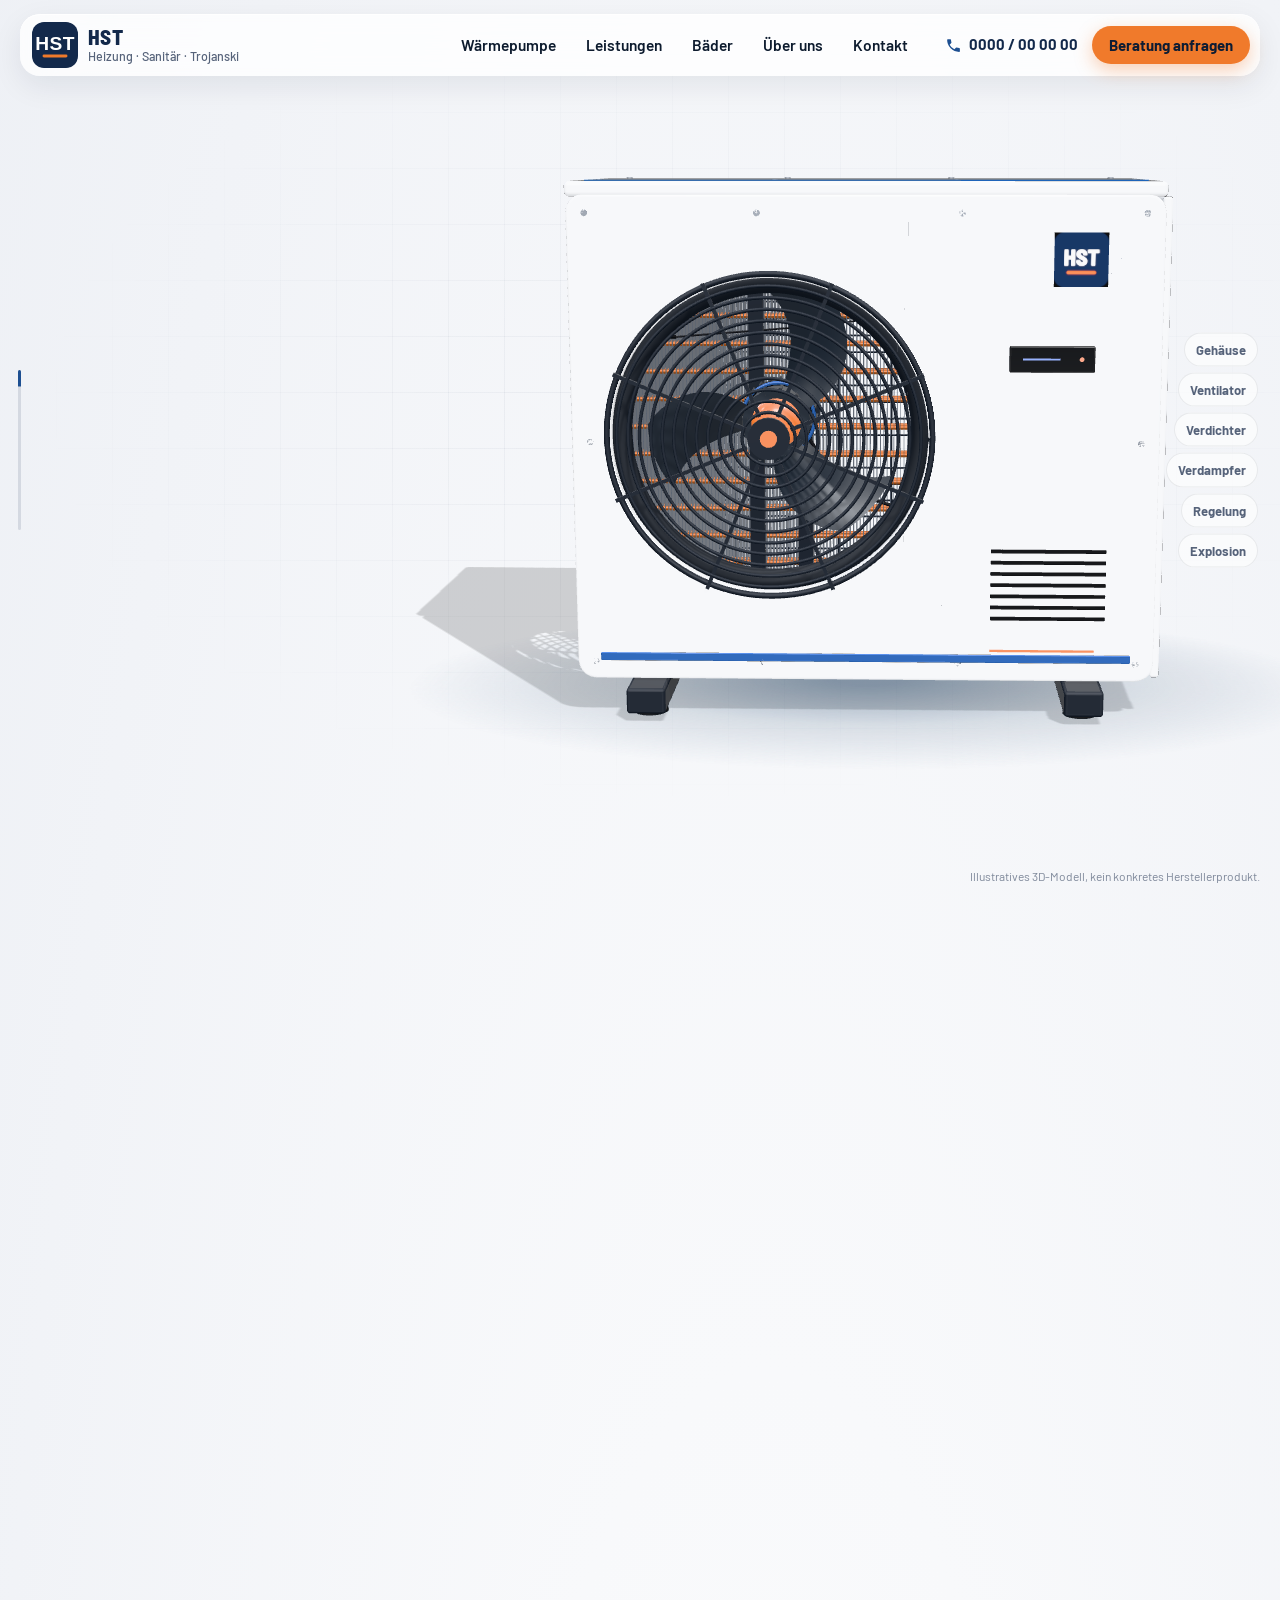
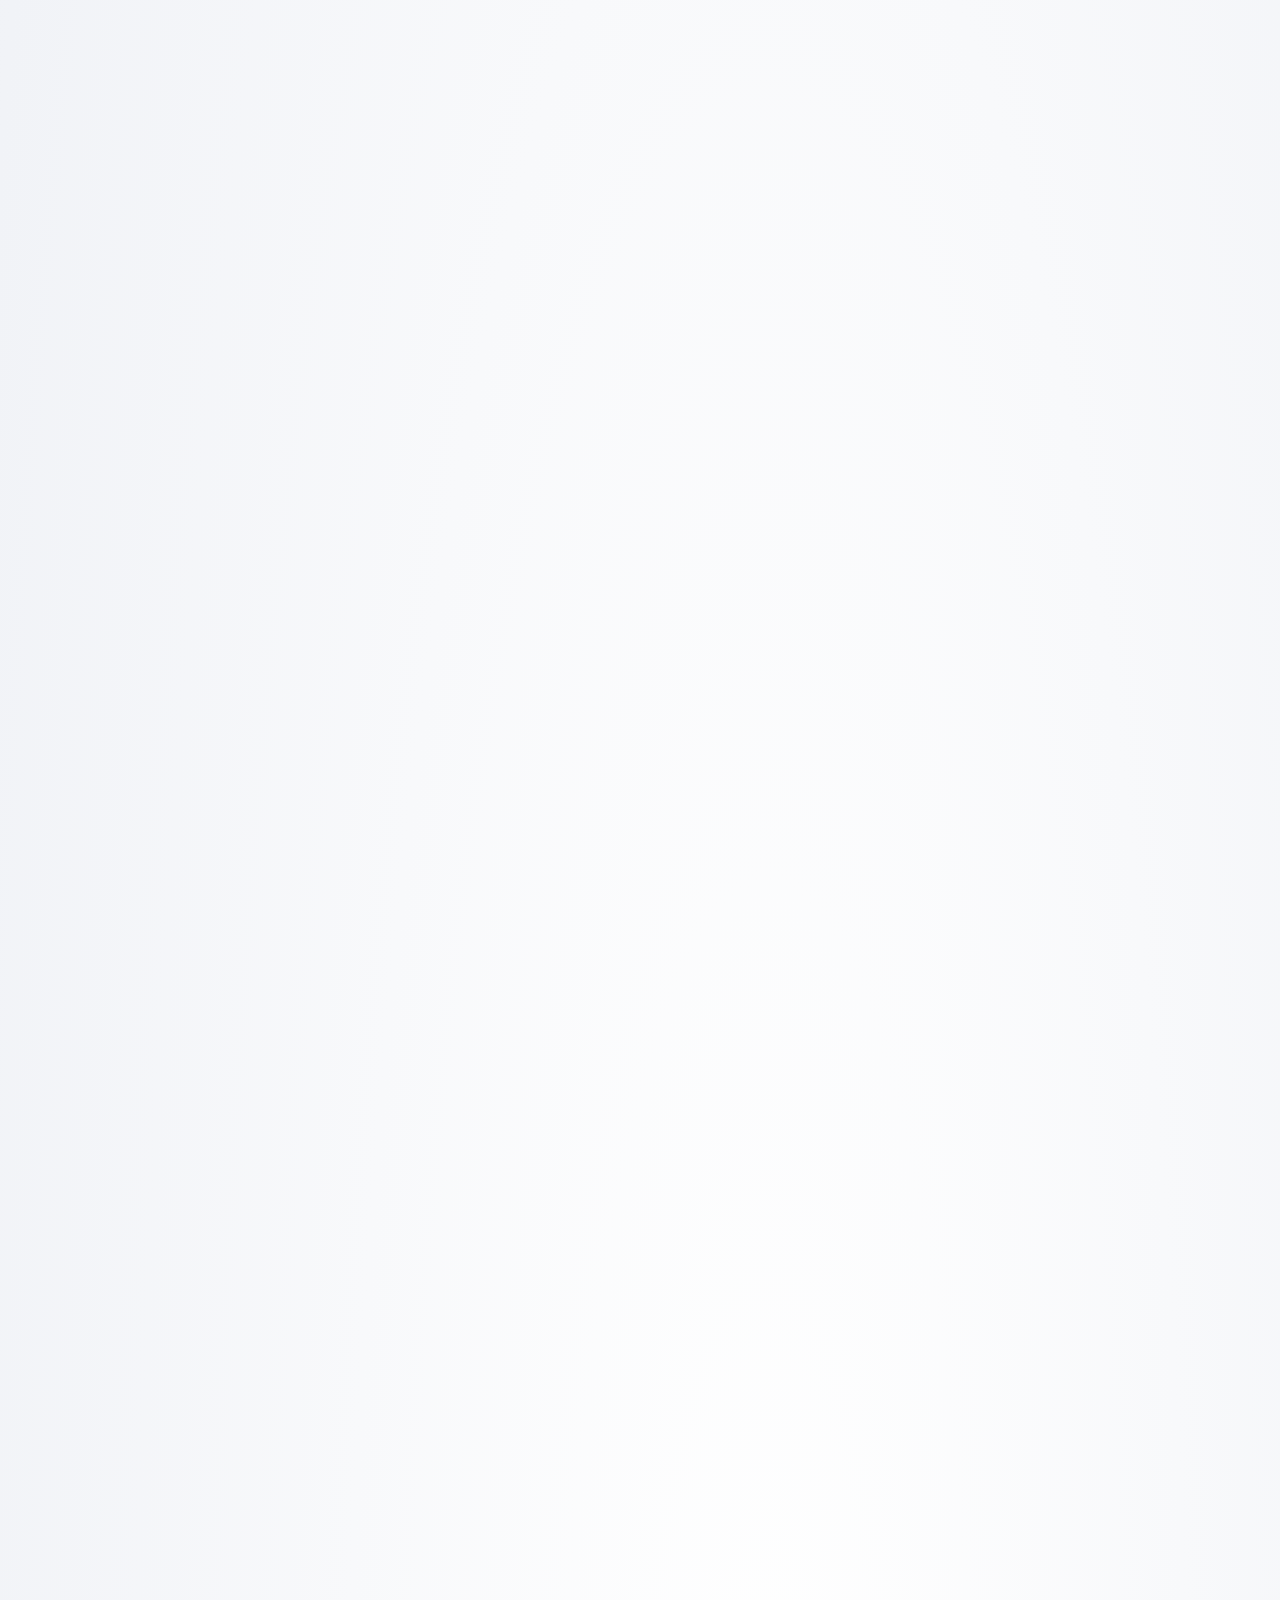
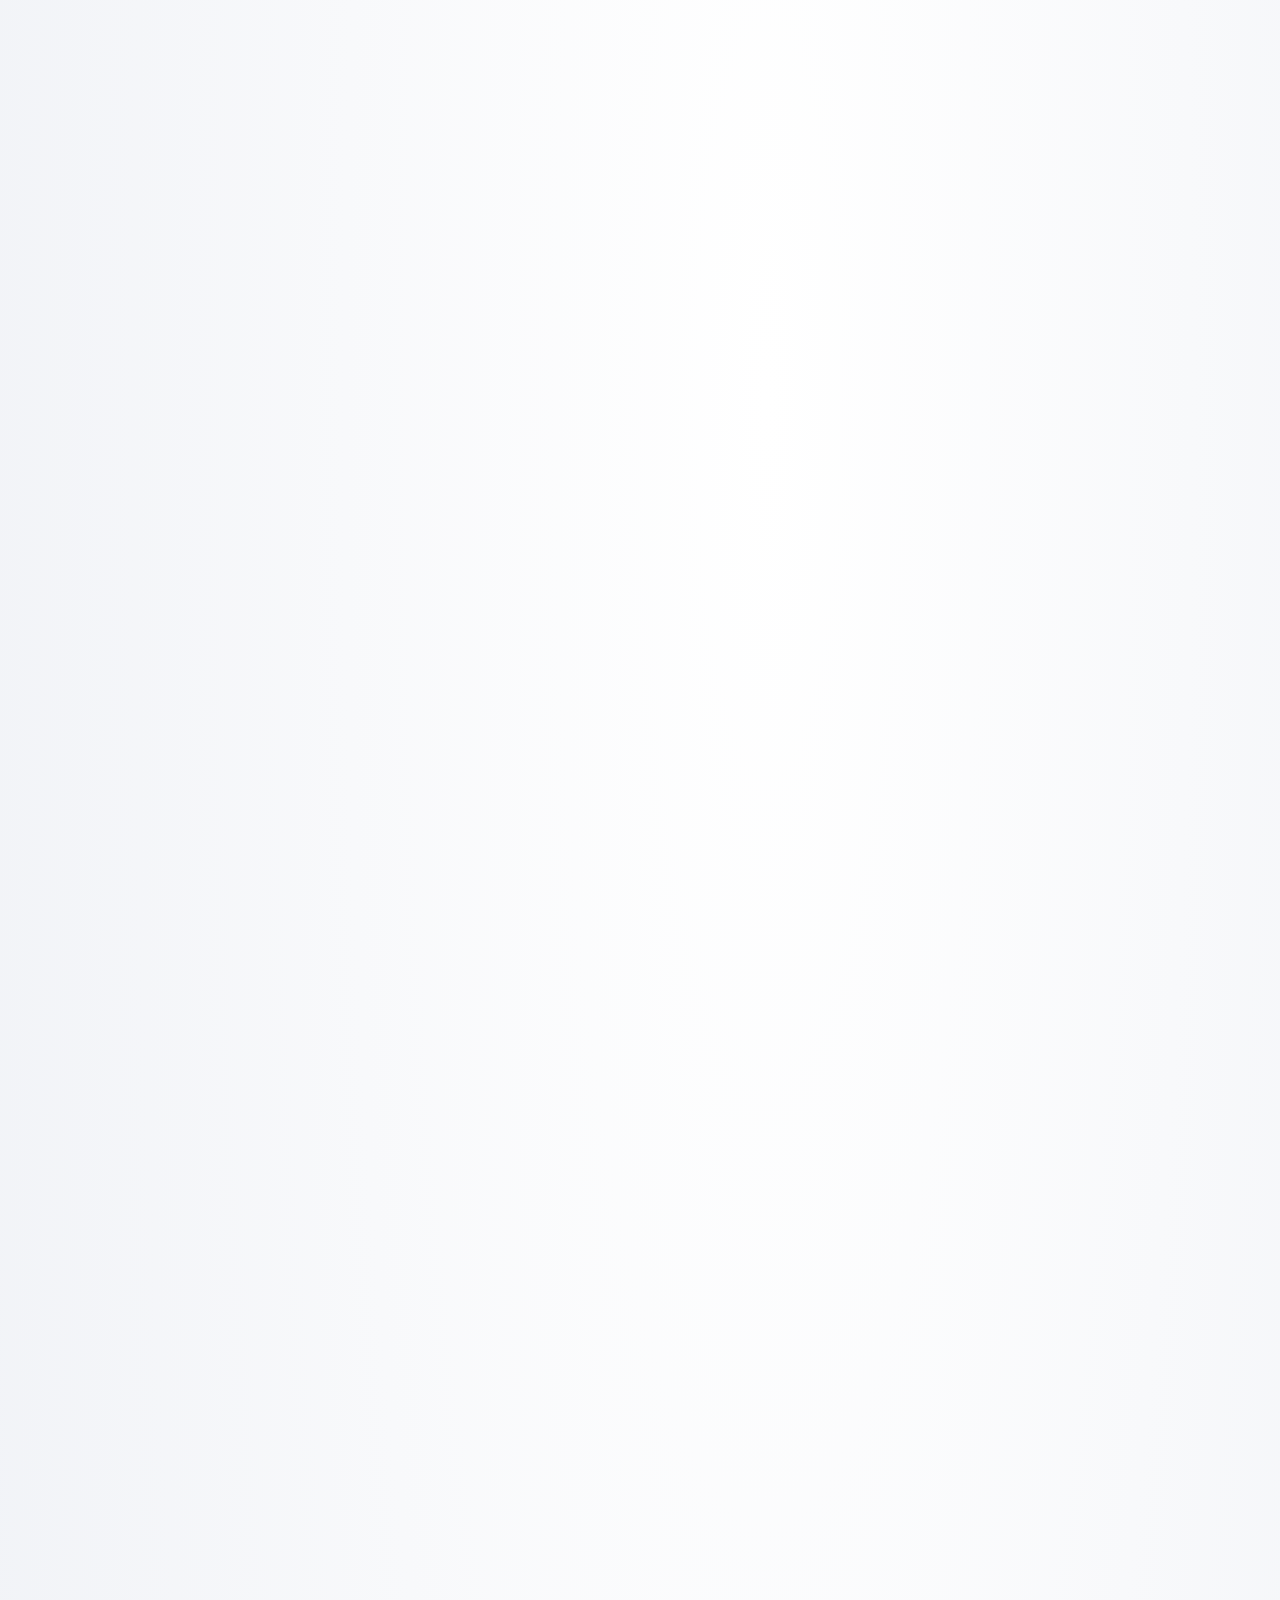
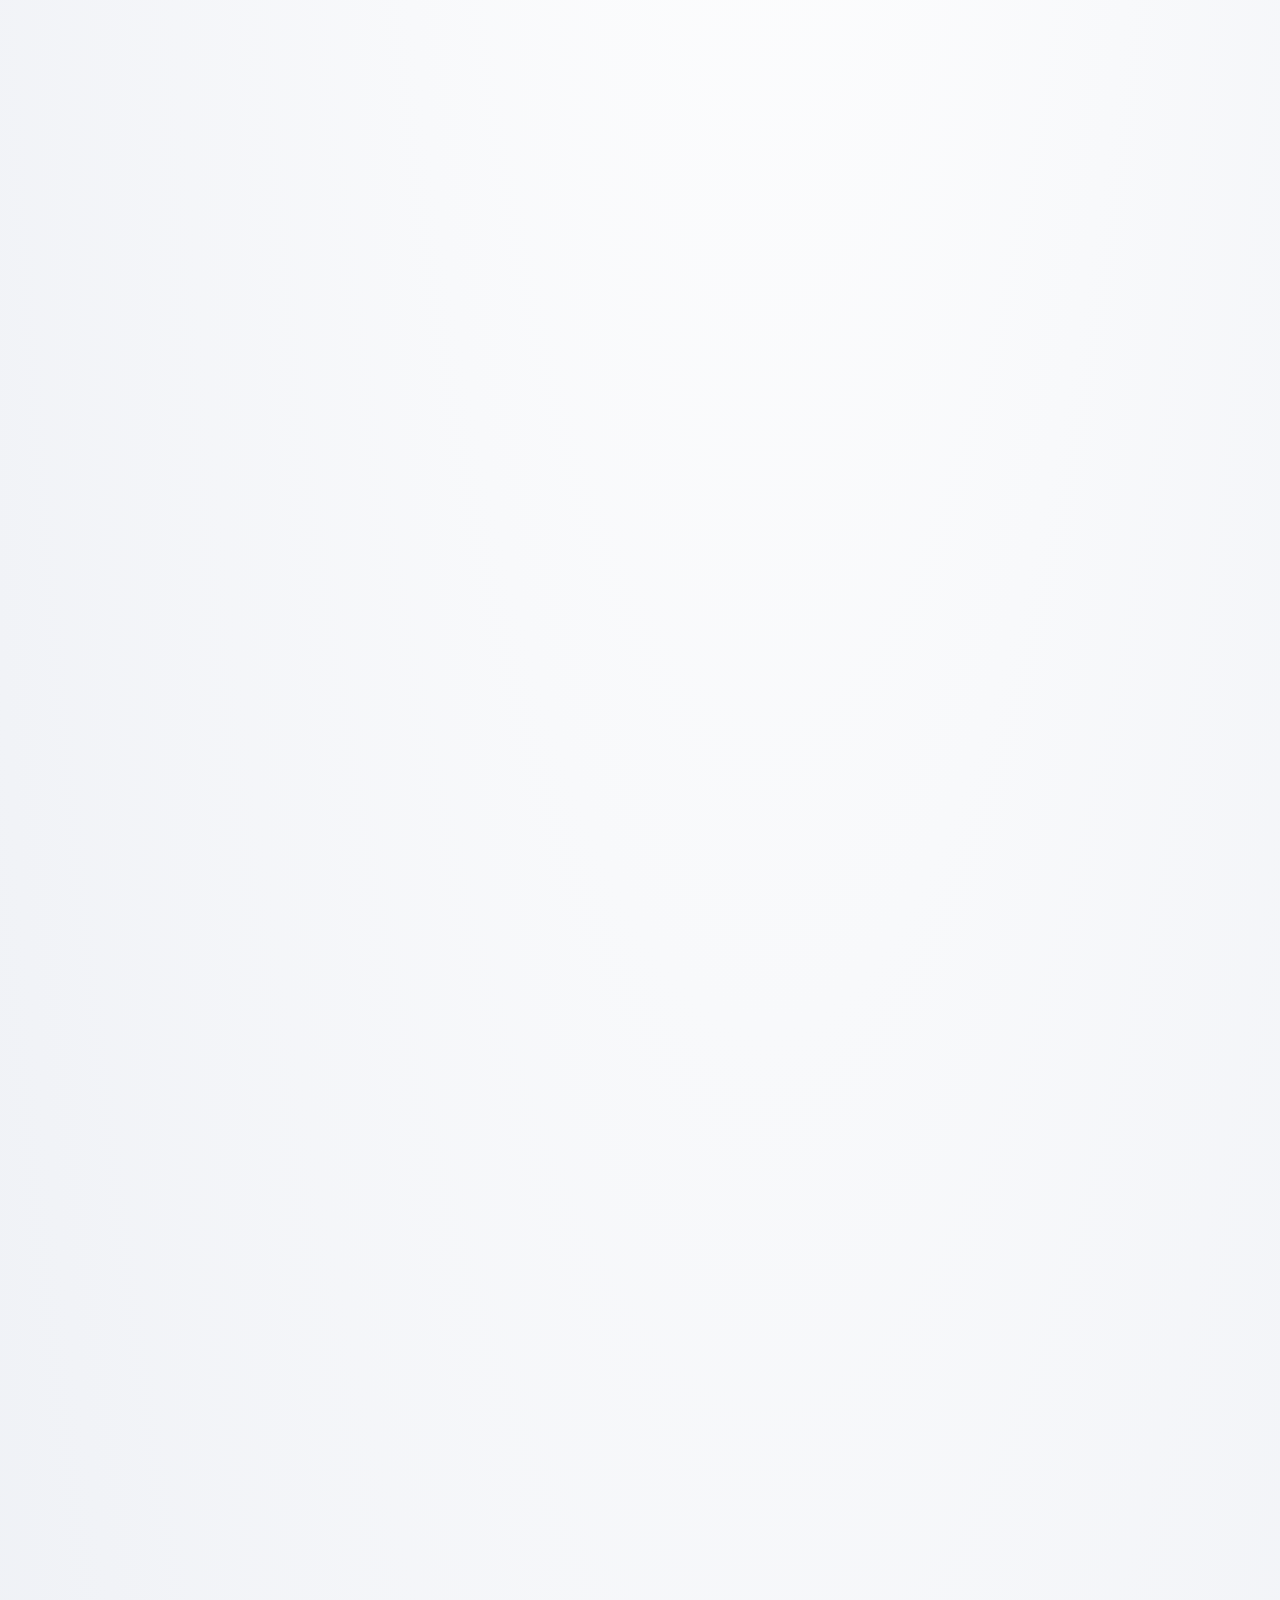
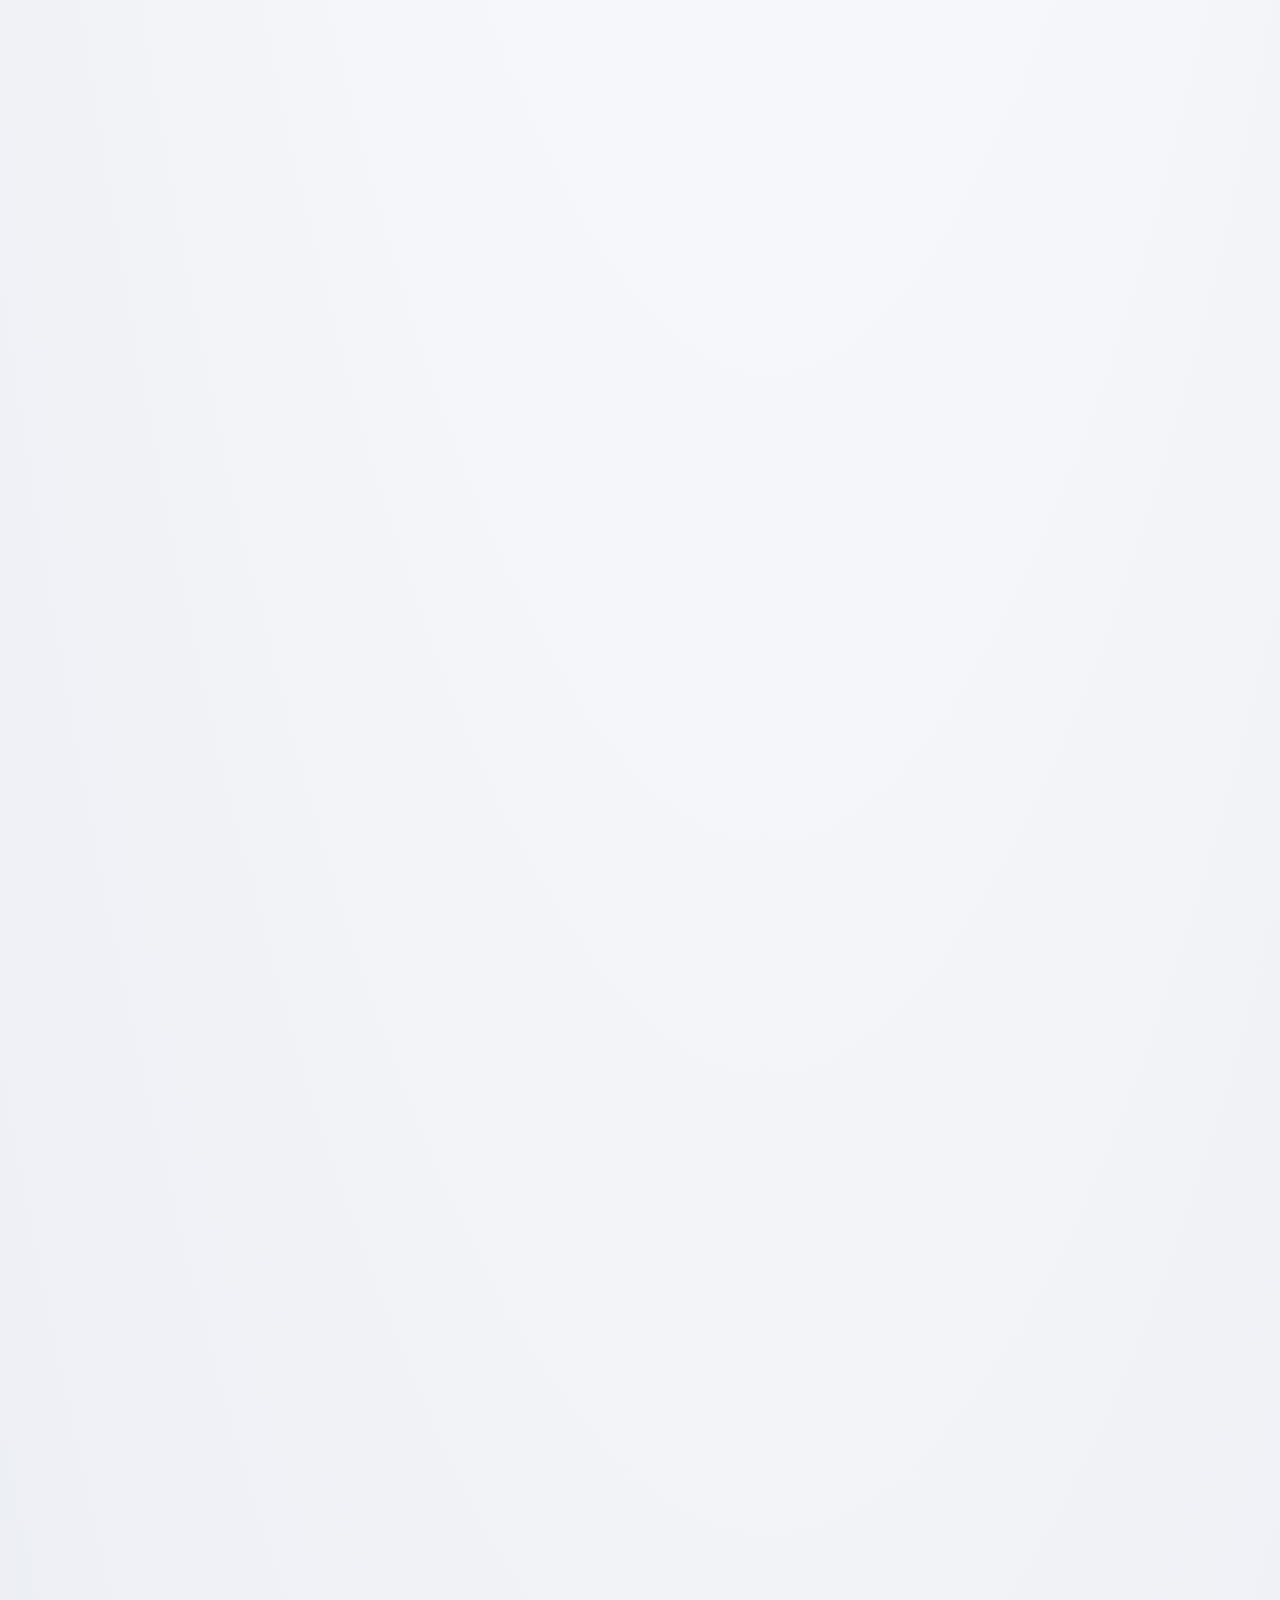
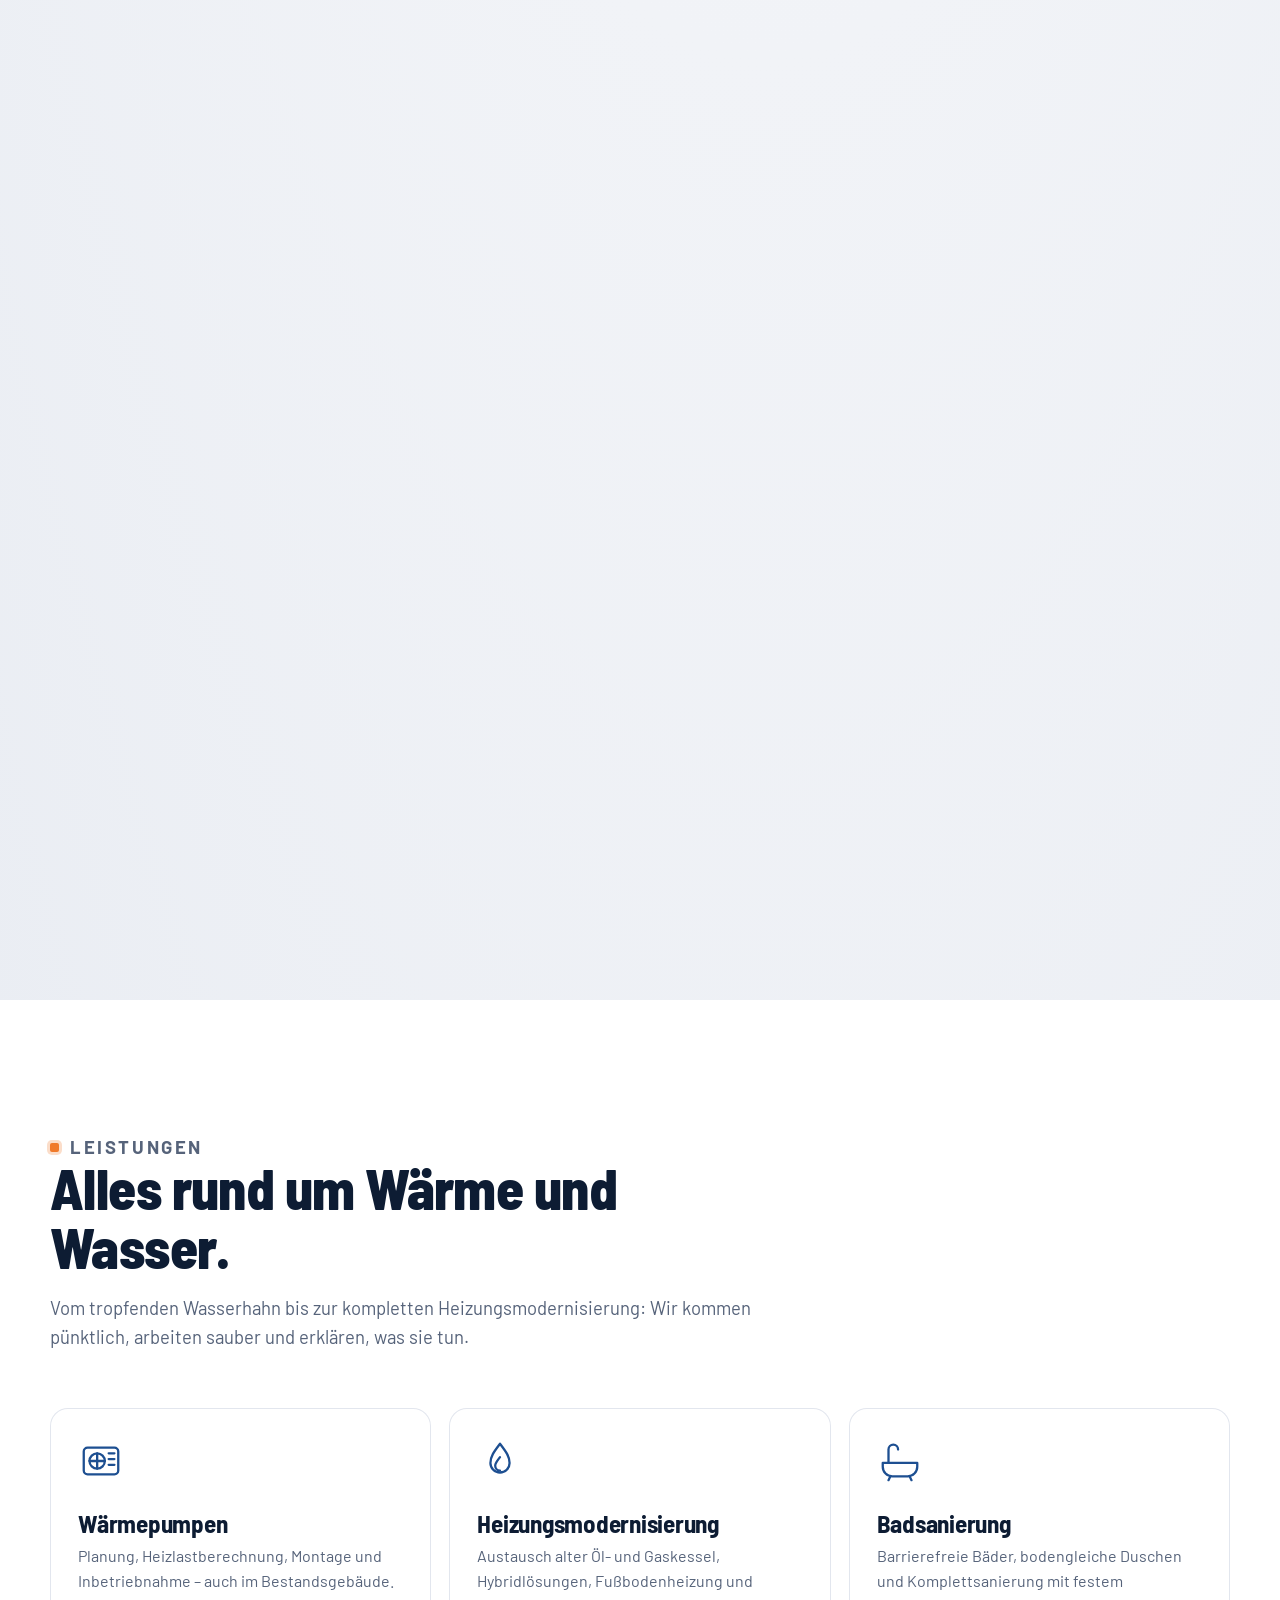
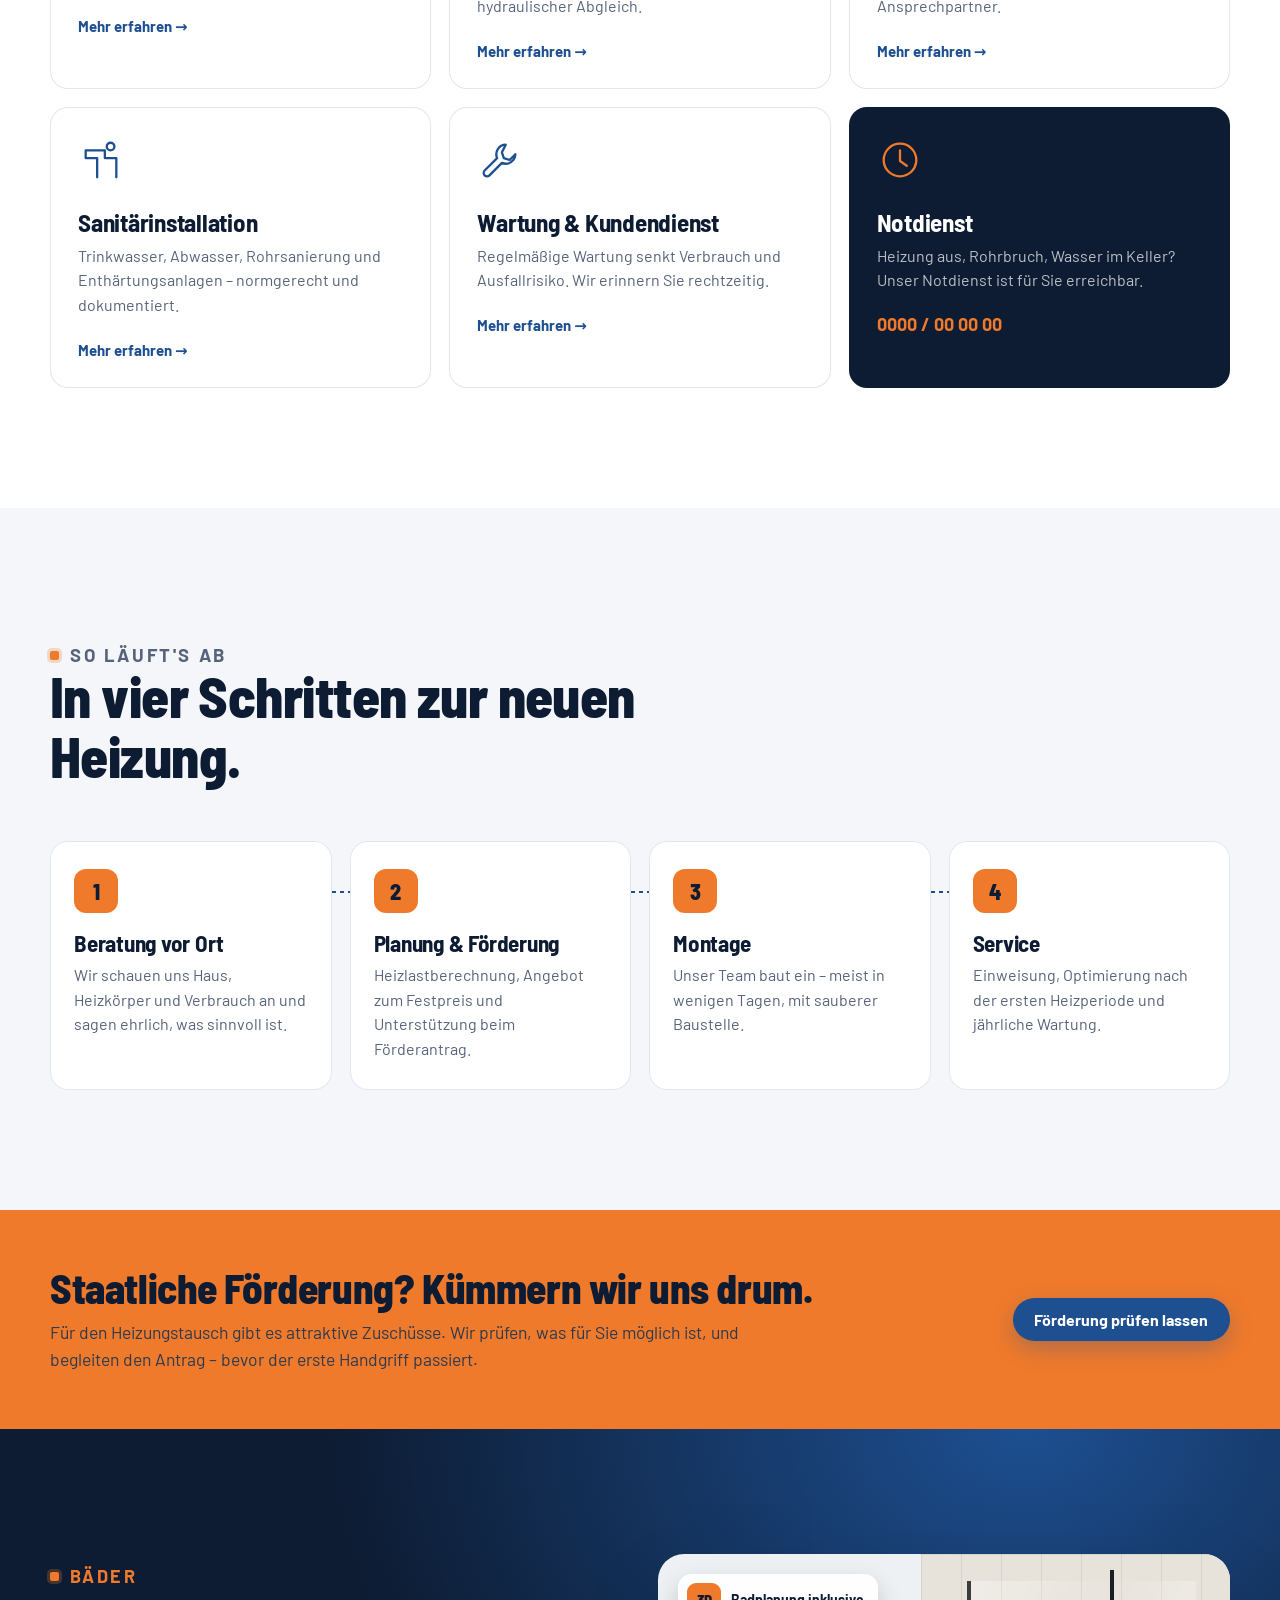
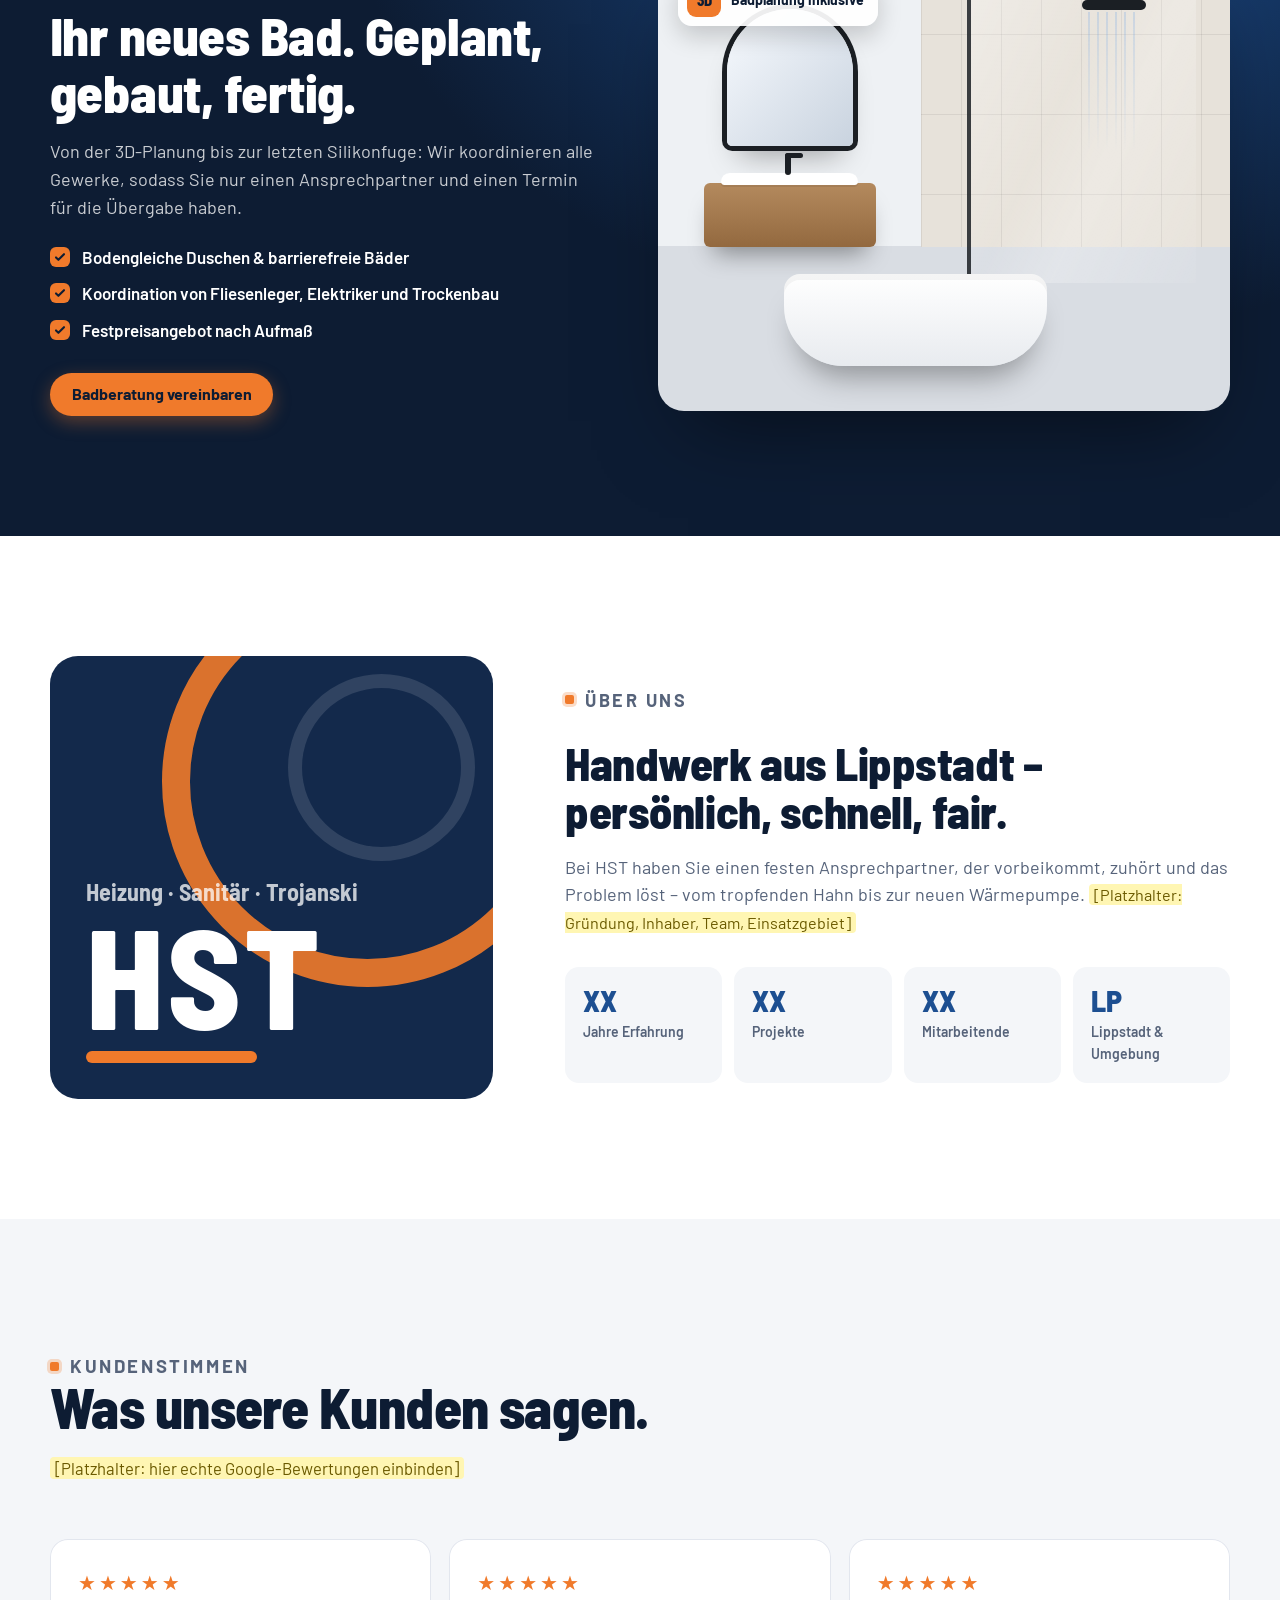
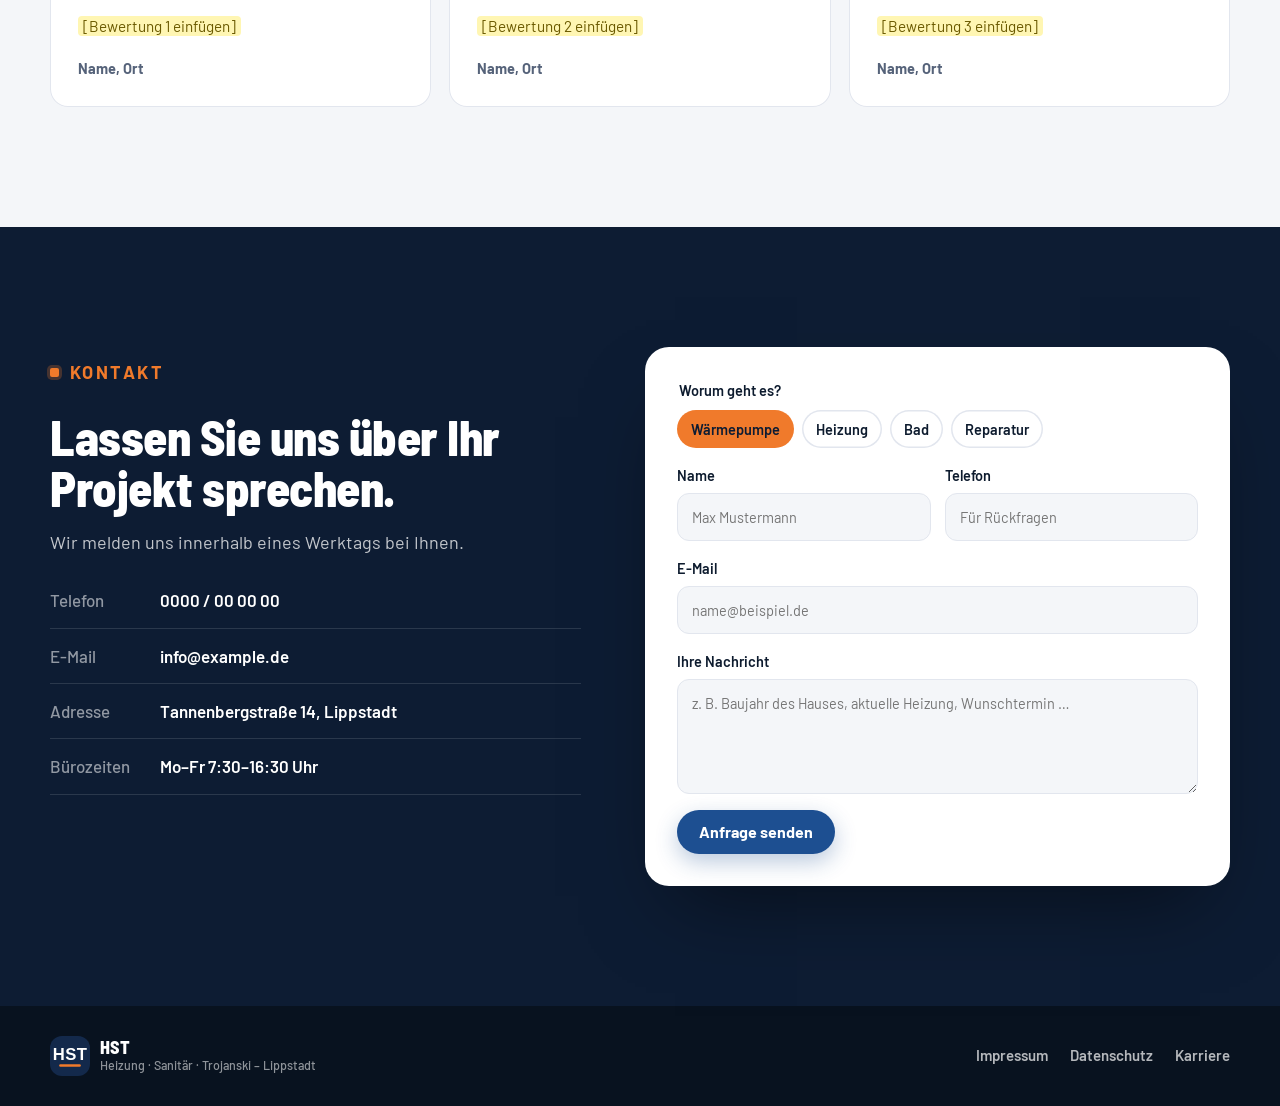
==== site/index.html @ 782c6885 "Website-Mockup HST Heizung Sanitär Trojanski mit scrollender 3D-Wärmepumpe One-Page-Mockup mit proze" ====
<!doctype html>
<html lang="de">
<head>
  <meta charset="utf-8">
  <meta name="viewport" content="width=device-width, initial-scale=1">
  <title>HST Heizung · Sanitär · Trojanski</title>
  <meta name="description" content="HST – Heizung, Sanitär, Trojanski: Ihr Fachbetrieb für Heizung, Bad und Wärmepumpen in Lippstadt.">
  <link rel="icon" href="assets/hst-mark.svg" type="image/svg+xml">
  <link rel="preconnect" href="https://fonts.googleapis.com">
  <link rel="preconnect" href="https://fonts.gstatic.com" crossorigin>
  <link href="https://fonts.googleapis.com/css2?family=Barlow:wght@400;500;600;700;800&family=Barlow+Semi+Condensed:wght@600;700;800&display=swap" rel="stylesheet">
  <link rel="stylesheet" href="css/styles.css">
  <script type="importmap">{ "imports": { "three": "./vendor/three.module.min.js" } }</script>
</head>
<body>

<header class="site-header">
  <a class="brand" href="#top" aria-label="HST Startseite">
    <img src="assets/hst-mark.svg" alt="HST" width="46" height="46">
    <span><b>HST</b><small>Heizung · Sanitär · Trojanski</small></span>
  </a>
  <nav class="main-nav" aria-label="Hauptnavigation">
    <a href="#story">Wärmepumpe</a>
    <a href="#leistungen">Leistungen</a>
    <a href="#bad">Bäder</a>
    <a href="#ueber-uns">Über uns</a>
    <a href="#kontakt">Kontakt</a>
  </nav>
  <div class="header-cta">
    <a class="phone" href="tel:+490000000000"><svg viewBox="0 0 24 24" aria-hidden="true"><path d="M6.6 10.8a15.1 15.1 0 0 0 6.6 6.6l2.2-2.2a1 1 0 0 1 1-.25 11.4 11.4 0 0 0 3.6.57 1 1 0 0 1 1 1V20a1 1 0 0 1-1 1A17 17 0 0 1 3 4a1 1 0 0 1 1-1h3.5a1 1 0 0 1 1 1c0 1.25.2 2.45.57 3.57a1 1 0 0 1-.25 1z"/></svg>0000 / 00 00 00</a>
    <a class="btn btn-yellow" href="#kontakt">Beratung anfragen</a>
  </div>
</header>

<main id="top">

  <!-- ============ Scroll-Story: Wärmepumpe ============ -->
  <section id="story" aria-label="Die Wärmepumpe im Detail">
    <div class="stage">
      <canvas id="scene" aria-hidden="true"></canvas>

      <div class="hero-copy">
        <p class="eyebrow"><span class="dot"></span>Ihr Fachbetrieb in Lippstadt</p>
        <h1>Wärme aus der Luft.<br><em>Sauber eingebaut.</em></h1>
        <p class="lead">Wir planen, installieren und warten Heizungen, Bäder und Wärmepumpen in Lippstadt und Umgebung – zuverlässig, ordentlich und zu fairen Preisen.</p>
        <div class="hero-actions">
          <a class="btn btn-blue" href="#kontakt">Kostenlose Beratung</a>
          <a class="btn btn-ghost" href="#leistungen">Unsere Leistungen</a>
        </div>
        <p class="scroll-hint"><span></span>Scrollen und die Wärmepumpe zerlegen</p>
      </div>

      <article class="stage-card left" data-stage="gehaeuse">
        <p class="num">01 <span>Gehäuse</span></p>
        <h2>Wetterfest und flüsterleise</h2>
        <p>Pulverbeschichtetes Stahlgehäuse mit schallgedämmter Verkleidung. Wir planen den Aufstellort so, dass Sie und Ihre Nachbarn nichts davon hören.</p>
        <ul class="chips"><li>Schallgedämmt</li><li>Wetterfest</li><li>Aufstellplanung inklusive</li></ul>
      </article>

      <article class="stage-card right" data-stage="ventilator">
        <p class="num">02 <span>Ventilator</span></p>
        <h2>Holt die Wärme aus der Luft</h2>
        <p>Der drehzahlgeregelte EC-Ventilator zieht Außenluft durch den Wärmetauscher – so langsam wie möglich, so schnell wie nötig.</p>
        <ul class="chips"><li>Drehzahlgeregelt</li><li>Leiser Nachtmodus</li><li>Energiesparend</li></ul>
      </article>

      <article class="stage-card left" data-stage="verdichter">
        <p class="num">03 <span>Verdichter</span></p>
        <h2>Das Herz der Anlage</h2>
        <p>Der Inverter-Verdichter hebt die Umweltwärme auf Heiztemperatur und passt seine Leistung stufenlos an Ihr Haus an – für Heizkörper und Fußbodenheizung.</p>
        <ul class="chips"><li>Stufenlos modulierend</li><li>Schwingungsentkoppelt</li></ul>
      </article>

      <article class="stage-card right" data-stage="verdampfer">
        <p class="num">04 <span>Verdampfer</span></p>
        <h2>Wärme – auch bei Frost</h2>
        <p>Hunderte Aluminium-Lamellen und Kupferrohre nehmen Energie aus der Außenluft auf, auch bei Minusgraden. Die Abtauautomatik hält sie eisfrei.</p>
        <ul class="chips"><li>Abtauautomatik</li><li>Korrosionsschutz</li><li>Große Tauscherfläche</li></ul>
      </article>

      <article class="stage-card left" data-stage="regelung">
        <p class="num">05 <span>Regelung</span></p>
        <h2>Regelung, die mitdenkt</h2>
        <p>Die Elektronik steuert Verdichter und Ventilator, die App zeigt Verbrauch und Effizienz. Wir richten alles ein und optimieren nach der ersten Heizperiode.</p>
        <ul class="chips"><li>App-Steuerung</li><li>Fernwartung</li><li>Hydraulischer Abgleich</li></ul>
      </article>

      <article class="stage-card wide" data-stage="explosion">
        <p class="num">06 <span>Alles aus einer Hand</span></p>
        <h2>Hunderte Teile. Ein Ansprechpartner.</h2>
        <p>Heizlastberechnung, Förderantrag, Montage, Inbetriebnahme und Wartung – bei HST bleibt alles in einer Hand.</p>
        <a class="btn btn-yellow" href="#kontakt">Wärmepumpen-Check vereinbaren</a>
      </article>

      <div id="tag" aria-hidden="true"><i></i><span></span></div>

      <nav class="stage-nav" aria-label="Bauteile">
        <button data-stage="gehaeuse"><span>Gehäuse</span></button>
        <button data-stage="ventilator"><span>Ventilator</span></button>
        <button data-stage="verdichter"><span>Verdichter</span></button>
        <button data-stage="verdampfer"><span>Verdampfer</span></button>
        <button data-stage="regelung"><span>Regelung</span></button>
        <button data-stage="explosion"><span>Explosion</span></button>
      </nav>
      <div class="story-progress" aria-hidden="true"><i></i></div>
      <p class="model-note">Illustratives 3D-Modell, kein konkretes Herstellerprodukt.</p>
    </div>
  </section>

  <!-- ============ Leistungen ============ -->
  <section id="leistungen" class="section">
    <div class="wrap">
      <header class="section-head">
        <p class="eyebrow dark"><span class="dot"></span>Leistungen</p>
        <h2>Alles rund um Wärme und Wasser.</h2>
        <p>Vom tropfenden Wasserhahn bis zur kompletten Heizungsmodernisierung: Wir kommen pünktlich, arbeiten sauber und erklären, was sie tun.</p>
      </header>
      <div class="service-grid">
        <a class="service" href="#story">
          <svg viewBox="0 0 48 48" aria-hidden="true"><rect x="6" y="10" width="36" height="28" rx="4"/><circle cx="20" cy="24" r="8"/><path d="M20 16v16M12 24h16M32 16h6M32 22h6M32 28h6"/></svg>
          <h3>Wärmepumpen</h3><p>Planung, Heizlastberechnung, Montage und Inbetriebnahme – auch im Bestandsgebäude.</p><span class="more">Mehr erfahren</span>
        </a>
        <a class="service" href="#kontakt">
          <svg viewBox="0 0 48 48" aria-hidden="true"><path d="M24 6c6 8 10 13 10 20a10 10 0 0 1-20 0c0-7 4-12 10-20z"/><path d="M24 34a5 5 0 0 1-5-5c0-3 2-5 5-9"/></svg>
          <h3>Heizungsmodernisierung</h3><p>Austausch alter Öl- und Gaskessel, Hybridlösungen, Fußbodenheizung und hydraulischer Abgleich.</p><span class="more">Mehr erfahren</span>
        </a>
        <a class="service" href="#bad">
          <svg viewBox="0 0 48 48" aria-hidden="true"><path d="M6 26h36v4a10 10 0 0 1-10 10H16A10 10 0 0 1 6 30z"/><path d="M12 26V12a5 5 0 0 1 10 0M14 40l-2 4M34 40l2 4"/></svg>
          <h3>Badsanierung</h3><p>Barrierefreie Bäder, bodengleiche Duschen und Komplettsanierung mit festem Ansprechpartner.</p><span class="more">Mehr erfahren</span>
        </a>
        <a class="service" href="#kontakt">
          <svg viewBox="0 0 48 48" aria-hidden="true"><path d="M8 14h20v8h12v20M8 14v8h12v20"/><circle cx="34" cy="10" r="4"/></svg>
          <h3>Sanitärinstallation</h3><p>Trinkwasser, Abwasser, Rohrsanierung und Enthärtungsanlagen – normgerecht und dokumentiert.</p><span class="more">Mehr erfahren</span>
        </a>
        <a class="service" href="#kontakt">
          <svg viewBox="0 0 48 48" aria-hidden="true"><path d="M30 8a10 10 0 0 0-9 14L8 35a3.5 3.5 0 0 0 5 5l13-13a10 10 0 0 0 14-9l-6 6-6-2-2-6z"/></svg>
          <h3>Wartung & Kundendienst</h3><p>Regelmäßige Wartung senkt Verbrauch und Ausfallrisiko. Wir erinnern Sie rechtzeitig.</p><span class="more">Mehr erfahren</span>
        </a>
        <a class="service emergency" href="tel:+490000000000">
          <svg viewBox="0 0 48 48" aria-hidden="true"><circle cx="24" cy="24" r="17"/><path d="M24 14v11l7 5"/></svg>
          <h3>Notdienst</h3><p>Heizung aus, Rohrbruch, Wasser im Keller? Unser Notdienst ist für Sie erreichbar.</p><span class="more">0000 / 00 00 00</span>
        </a>
      </div>
    </div>
  </section>

  <!-- ============ Ablauf ============ -->
  <section id="ablauf" class="section tinted">
    <div class="wrap">
      <header class="section-head">
        <p class="eyebrow dark"><span class="dot"></span>So läuft's ab</p>
        <h2>In vier Schritten zur neuen Heizung.</h2>
      </header>
      <ol class="steps">
        <li><b>1</b><h3>Beratung vor Ort</h3><p>Wir schauen uns Haus, Heizkörper und Verbrauch an und sagen ehrlich, was sinnvoll ist.</p></li>
        <li><b>2</b><h3>Planung & Förderung</h3><p>Heizlastberechnung, Angebot zum Festpreis und Unterstützung beim Förderantrag.</p></li>
        <li><b>3</b><h3>Montage</h3><p>Unser Team baut ein – meist in wenigen Tagen, mit sauberer Baustelle.</p></li>
        <li><b>4</b><h3>Service</h3><p>Einweisung, Optimierung nach der ersten Heizperiode und jährliche Wartung.</p></li>
      </ol>
    </div>
  </section>

  <!-- ============ Förderung ============ -->
  <section class="funding">
    <div class="wrap funding-inner">
      <div>
        <h2>Staatliche Förderung? Kümmern wir uns drum.</h2>
        <p>Für den Heizungstausch gibt es attraktive Zuschüsse. Wir prüfen, was für Sie möglich ist, und begleiten den Antrag – bevor der erste Handgriff passiert.</p>
      </div>
      <a class="btn btn-blue" href="#kontakt">Förderung prüfen lassen</a>
    </div>
  </section>

  <!-- ============ Bad ============ -->
  <section id="bad" class="section bath">
    <div class="wrap bath-inner">
      <div class="bath-copy">
        <p class="eyebrow"><span class="dot"></span>Bäder</p>
        <h2>Ihr neues Bad. Geplant, gebaut, fertig.</h2>
        <p>Von der 3D-Planung bis zur letzten Silikonfuge: Wir koordinieren alle Gewerke, sodass Sie nur einen Ansprechpartner und einen Termin für die Übergabe haben.</p>
        <ul class="checks">
          <li>Bodengleiche Duschen & barrierefreie Bäder</li>
          <li>Koordination von Fliesenleger, Elektriker und Trockenbau</li>
          <li>Festpreisangebot nach Aufmaß</li>
        </ul>
        <a class="btn btn-yellow" href="#kontakt">Badberatung vereinbaren</a>
      </div>
      <div class="bath-visual" aria-hidden="true">
        <div class="tiles"></div>
        <div class="mirror"></div>
        <div class="shower"><span></span></div>
        <div class="vanity"><i></i></div>
        <div class="tub"></div>
        <div class="bath-badge"><b>3D</b>Badplanung inklusive</div>
      </div>
    </div>
  </section>

  <!-- ============ Über uns ============ -->
  <section id="ueber-uns" class="section">
    <div class="wrap about">
      <div class="about-year">
        <span>Heizung · Sanitär · Trojanski</span><b>HST</b>
      </div>
      <div class="about-copy">
        <p class="eyebrow dark"><span class="dot"></span>Über uns</p>
        <h2>Handwerk aus Lippstadt – persönlich, schnell, fair.</h2>
        <p>Bei HST haben Sie einen festen Ansprechpartner, der vorbeikommt, zuhört und das Problem löst – vom tropfenden Hahn bis zur neuen Wärmepumpe. <span class="placeholder">[Platzhalter: Gründung, Inhaber, Team, Einsatzgebiet]</span></p>
        <dl class="stats">
          <div><dt>XX</dt><dd>Jahre Erfahrung</dd></div>
          <div><dt>XX</dt><dd>Projekte</dd></div>
          <div><dt>XX</dt><dd>Mitarbeitende</dd></div>
          <div><dt>LP</dt><dd>Lippstadt &amp; Umgebung</dd></div>
        </dl>
      </div>
    </div>
  </section>

  <!-- ============ Kundenstimmen ============ -->
  <section id="stimmen" class="section tinted">
    <div class="wrap">
      <header class="section-head">
        <p class="eyebrow dark"><span class="dot"></span>Kundenstimmen</p>
        <h2>Was unsere Kunden sagen.</h2>
        <p><span class="placeholder">[Platzhalter: hier echte Google-Bewertungen einbinden]</span></p>
      </header>
      <div class="reviews">
        <figure class="review"><div class="stars">★★★★★</div><blockquote><span class="placeholder">[Bewertung 1 einfügen]</span></blockquote><figcaption>Name, Ort</figcaption></figure>
        <figure class="review"><div class="stars">★★★★★</div><blockquote><span class="placeholder">[Bewertung 2 einfügen]</span></blockquote><figcaption>Name, Ort</figcaption></figure>
        <figure class="review"><div class="stars">★★★★★</div><blockquote><span class="placeholder">[Bewertung 3 einfügen]</span></blockquote><figcaption>Name, Ort</figcaption></figure>
      </div>
    </div>
  </section>

  <!-- ============ Kontakt ============ -->
  <section id="kontakt" class="section contact">
    <div class="wrap contact-inner">
      <div class="contact-copy">
        <p class="eyebrow"><span class="dot"></span>Kontakt</p>
        <h2>Lassen Sie uns über Ihr Projekt sprechen.</h2>
        <p>Wir melden uns innerhalb eines Werktags bei Ihnen.</p>
        <ul class="contact-list">
          <li><span>Telefon</span><a href="tel:+490000000000">0000 / 00 00 00</a></li>
          <li><span>E-Mail</span><a href="mailto:info@example.de">info@example.de</a></li>
          <li><span>Adresse</span>Tannenbergstraße 14, Lippstadt</li>
          <li><span>Bürozeiten</span>Mo–Fr 7:30–16:30 Uhr</li>
        </ul>
      </div>
      <form class="contact-form" onsubmit="event.preventDefault(); this.classList.add('sent');">
        <fieldset class="topic">
          <legend>Worum geht es?</legend>
          <label><input type="radio" name="topic" checked><span>Wärmepumpe</span></label>
          <label><input type="radio" name="topic"><span>Heizung</span></label>
          <label><input type="radio" name="topic"><span>Bad</span></label>
          <label><input type="radio" name="topic"><span>Reparatur</span></label>
        </fieldset>
        <div class="row">
          <label>Name<input type="text" placeholder="Max Mustermann" required></label>
          <label>Telefon<input type="tel" placeholder="Für Rückfragen"></label>
        </div>
        <label>E-Mail<input type="email" placeholder="name@beispiel.de" required></label>
        <label>Ihre Nachricht<textarea rows="4" placeholder="z. B. Baujahr des Hauses, aktuelle Heizung, Wunschtermin …"></textarea></label>
        <button class="btn btn-blue" type="submit">Anfrage senden</button>
        <p class="sent-msg">Danke! (Mockup – es wurde nichts versendet.)</p>
      </form>
    </div>
  </section>
</main>

<footer class="site-footer">
  <div class="wrap footer-inner">
    <div class="brand"><img src="assets/hst-mark.svg" alt="" width="40" height="40"><span><b>HST</b><small>Heizung · Sanitär · Trojanski – Lippstadt</small></span></div>
    <nav><a href="#">Impressum</a><a href="#">Datenschutz</a><a href="#">Karriere</a></nav>
  </div>
</footer>

<script type="module" src="js/main.js"></script>
</body>
</html>
---- site/css/styles.css ----
:root {
  --blue: #13294b;
  --blue-2: #1d4f91;
  --blue-deep: #0d1c33;
  --yellow: #f07a2b;
  --ink: #0d1b2e;
  --muted: #56637a;
  --line: #e2e6ee;
  --bg: #f4f6f9;
  --white: #ffffff;
  --radius: 18px;
  --font: "Barlow", system-ui, -apple-system, "Segoe UI", Roboto, sans-serif;
  --font-display: "Barlow Semi Condensed", "Barlow", system-ui, sans-serif;
}

* { box-sizing: border-box; }
html { scroll-behavior: smooth; -webkit-text-size-adjust: 100%; }
body { margin: 0; font-family: var(--font); color: var(--ink); background: var(--white); line-height: 1.55; font-size: 17px; overflow-x: hidden; }
img { max-width: 100%; display: block; }
a { color: inherit; }
h1, h2, h3 { font-family: var(--font-display); letter-spacing: -0.01em; line-height: 1.05; margin: 0; }
.wrap { width: min(1180px, 100% - 32px); margin-inline: auto; }

/* ---------- Buttons ---------- */
.btn { display: inline-flex; align-items: center; gap: .5em; padding: .85em 1.35em; border-radius: 999px; font-weight: 700; text-decoration: none; border: 0; cursor: pointer; font: 700 16px/1 var(--font); transition: transform .2s, box-shadow .2s, background .2s; white-space: nowrap; }
.btn:hover { transform: translateY(-2px); }
.btn-yellow { background: var(--yellow); color: var(--blue-deep); box-shadow: 0 6px 18px rgba(240, 122, 43, .35); }
.btn-blue { background: var(--blue-2); color: #fff; box-shadow: 0 8px 22px rgba(29, 79, 145, .3); }
.btn-ghost { background: rgba(255,255,255,.7); color: var(--blue); box-shadow: inset 0 0 0 1.5px rgba(19,41,75,.25); backdrop-filter: blur(6px); }

.eyebrow { display: inline-flex; align-items: center; gap: .6em; margin: 0 0 18px; font: 700 13px/1 var(--font); letter-spacing: .14em; text-transform: uppercase; color: var(--blue-2); }
.eyebrow .dot { width: 9px; height: 9px; border-radius: 2px; background: var(--yellow); box-shadow: 0 0 0 3px rgba(240,122,43,.25); }
.bath .eyebrow, .contact .eyebrow { color: var(--yellow); }

/* ---------- Header ---------- */
.site-header { position: fixed; z-index: 50; top: 14px; left: 50%; transform: translateX(-50%); width: min(1240px, 100% - 24px); display: flex; align-items: center; gap: 24px; padding: 8px 10px 8px 12px; border-radius: 20px; background: rgba(255,255,255,.78); backdrop-filter: blur(16px) saturate(1.4); -webkit-backdrop-filter: blur(16px) saturate(1.4); box-shadow: 0 1px 0 rgba(255,255,255,.8) inset, 0 10px 30px rgba(13,27,46,.08); }
.brand { display: flex; align-items: center; gap: 10px; text-decoration: none; }
.brand img { height: 46px; width: 46px; border-radius: 12px; }
.brand span { display: flex; flex-direction: column; line-height: 1.1; }
.brand b { font: 800 21px/1 var(--font-display); color: var(--blue); letter-spacing: .02em; text-transform: uppercase; }
.brand small { font-size: 12.5px; color: var(--muted); font-weight: 500; margin-top: 3px; }
.main-nav { display: flex; gap: 4px; margin-left: auto; }
.main-nav a { text-decoration: none; font-weight: 600; font-size: 15.5px; padding: 9px 13px; border-radius: 10px; color: var(--ink); }
.main-nav a:hover { background: rgba(19,41,75,.07); color: var(--blue-2); }
.header-cta { display: flex; align-items: center; gap: 14px; }
.phone { display: flex; align-items: center; gap: 7px; font-weight: 700; text-decoration: none; color: var(--blue); font-size: 15px; }
.phone svg { width: 17px; height: 17px; fill: var(--blue-2); }
.header-cta .btn { padding: .78em 1.15em; font-size: 15px; }

/* ---------- Story / 3D ---------- */
#story { position: relative; height: 1000vh; background: radial-gradient(120% 90% at 60% 40%, #ffffff 0%, #f1f3f7 55%, #e6eaf1 100%); }
.stage { position: sticky; top: 0; height: 100vh; height: 100svh; overflow: hidden; }
.stage::before { content: ""; position: absolute; inset: 0; background-image: linear-gradient(rgba(19,41,75,.045) 1px, transparent 1px), linear-gradient(90deg, rgba(19,41,75,.045) 1px, transparent 1px); background-size: 56px 56px; mask-image: radial-gradient(70% 60% at 55% 45%, #000 20%, transparent 75%); -webkit-mask-image: radial-gradient(70% 60% at 55% 45%, #000 20%, transparent 75%); pointer-events: none; }
#scene { position: absolute; inset: 0; width: 100%; height: 100%; display: block; }

.hero-copy { position: absolute; left: max(32px, calc(50% - 600px)); top: 50%; translate: 0 -46%; width: min(560px, 46vw); will-change: opacity, transform; }
.hero-copy h1 { font-size: clamp(44px, 5.6vw, 78px); font-weight: 800; color: var(--blue-deep); text-transform: none; }
.hero-copy h1 em { font-style: normal; color: var(--blue-2); background: linear-gradient(transparent 70%, rgba(240,122,43,.85) 70%, rgba(240,122,43,.85) 92%, transparent 92%); }
.hero-copy .lead { font-size: 19px; color: var(--muted); max-width: 470px; margin: 22px 0 30px; }
.hero-actions { display: flex; gap: 12px; flex-wrap: wrap; }
.scroll-hint { display: flex; align-items: center; gap: 12px; margin-top: 44px; font-size: 14px; font-weight: 600; color: var(--muted); }
.scroll-hint span { width: 22px; height: 36px; border: 2px solid rgba(19,41,75,.35); border-radius: 12px; position: relative; }
.scroll-hint span::after { content: ""; position: absolute; left: 50%; top: 6px; width: 4px; height: 8px; margin-left: -2px; border-radius: 2px; background: var(--blue-2); animation: wheel 1.6s infinite; }
@keyframes wheel { 0% { opacity: 0; transform: translateY(-3px); } 30% { opacity: 1; } 100% { opacity: 0; transform: translateY(10px); } }

.stage-card { position: absolute; top: 50%; margin-top: -150px; width: min(400px, 34vw); padding: 28px 30px 30px; border-radius: 22px; background: rgba(255,255,255,.82); backdrop-filter: blur(18px) saturate(1.3); -webkit-backdrop-filter: blur(18px) saturate(1.3); box-shadow: 0 30px 60px -20px rgba(13,27,46,.22), 0 0 0 1px rgba(255,255,255,.9) inset; opacity: 0; will-change: opacity, transform; }
.stage-card.left { left: max(32px, calc(50% - 600px)); }
.stage-card.right { right: max(140px, calc(50% - 560px)); }
.stage-card.wide { left: max(32px, calc(50% - 600px)); top: auto; bottom: 48px; margin-top: 0; width: min(470px, 40vw); }
.stage-card .num { margin: 0 0 14px; font: 800 14px/1 var(--font-display); color: var(--blue-2); letter-spacing: .08em; display: flex; align-items: center; gap: 10px; }
.stage-card .num span { padding: 5px 9px; border-radius: 6px; background: var(--yellow); color: var(--blue-deep); text-transform: uppercase; font-size: 12px; letter-spacing: .1em; }
.stage-card h2 { font-size: clamp(28px, 2.6vw, 38px); font-weight: 800; color: var(--blue-deep); margin-bottom: 12px; }
.stage-card p { margin: 0; color: var(--muted); font-size: 16.5px; }
.stage-card .btn { margin-top: 20px; }
.chips { list-style: none; padding: 0; margin: 18px 0 0; display: flex; flex-wrap: wrap; gap: 8px; }
.chips li { font-size: 13.5px; font-weight: 600; padding: 6px 11px; border-radius: 999px; background: rgba(29,79,145,.07); color: var(--blue); box-shadow: inset 0 0 0 1px rgba(29,79,145,.12); }

#tag { position: absolute; left: 0; top: 0; display: flex; align-items: center; gap: 8px; pointer-events: none; opacity: 0; transition: opacity .3s; will-change: transform; }
#tag i { width: 14px; height: 14px; margin: -7px 0 0 -7px; border-radius: 50%; background: var(--yellow); box-shadow: 0 0 0 4px rgba(240,122,43,.35), 0 0 0 1.5px var(--blue-deep) inset; animation: pulse 1.8s infinite; flex: none; }
#tag span { margin-top: -7px; padding: 6px 11px; border-radius: 8px; background: var(--blue-deep); color: #fff; font-weight: 700; font-size: 13.5px; white-space: nowrap; box-shadow: 0 8px 20px rgba(13,28,51,.3); }
@keyframes pulse { 0%,100% { box-shadow: 0 0 0 4px rgba(240,122,43,.35), 0 0 0 1.5px var(--blue-deep) inset; } 50% { box-shadow: 0 0 0 10px rgba(240,122,43,0), 0 0 0 1.5px var(--blue-deep) inset; } }

.stage-nav { position: absolute; right: 22px; top: 50%; transform: translateY(-50%); display: flex; flex-direction: column; gap: 6px; }
.stage-nav button { all: unset; cursor: pointer; display: flex; justify-content: flex-end; }
.stage-nav span { display: inline-block; padding: 7px 12px; border-radius: 999px; font-size: 13px; font-weight: 700; color: var(--muted); background: rgba(255,255,255,.6); box-shadow: inset 0 0 0 1px rgba(13,27,46,.08); transition: all .25s; }
.stage-nav button:hover span { color: var(--blue-2); background: #fff; }
.stage-nav button.active span { background: var(--blue-2); color: #fff; box-shadow: 0 6px 16px rgba(29,79,145,.35); }
.stage-nav button:focus-visible span { outline: 2px solid var(--blue-2); outline-offset: 2px; }
.story-progress { position: absolute; left: 18px; top: 50%; height: 160px; margin-top: -80px; width: 3px; border-radius: 3px; background: rgba(19,41,75,.12); overflow: hidden; }
.story-progress i { position: absolute; inset: 0; background: var(--blue-2); transform-origin: top; transform: scaleY(0); }
.model-note { position: absolute; right: 20px; bottom: 14px; margin: 0; font-size: 12px; color: rgba(86,99,122,.75); }

/* ---------- Sections ---------- */
.section { padding: 120px 0; position: relative; }
.section.tinted { background: var(--bg); }
.section-head { max-width: 720px; margin-bottom: 56px; }
.section-head h2 { font-size: clamp(36px, 4.4vw, 58px); font-weight: 800; color: var(--blue-deep); }
.section-head p { color: var(--muted); font-size: 18.5px; margin: 18px 0 0; }

.service-grid { display: grid; grid-template-columns: repeat(3, 1fr); gap: 18px; }
.service { position: relative; padding: 30px 28px 26px; border-radius: var(--radius); background: var(--white); box-shadow: 0 0 0 1px var(--line) inset; text-decoration: none; transition: transform .25s, box-shadow .25s; overflow: hidden; }
.service::after { content: ""; position: absolute; left: 0; top: 0; width: 100%; height: 4px; background: var(--yellow); transform: scaleX(0); transform-origin: left; transition: transform .3s; }
.service:hover { transform: translateY(-4px); box-shadow: 0 0 0 1px var(--line) inset, 0 24px 50px -22px rgba(13,27,46,.25); }
.service:hover::after { transform: scaleX(1); }
.service svg { width: 46px; height: 46px; fill: none; stroke: var(--blue-2); stroke-width: 2.4; stroke-linecap: round; stroke-linejoin: round; margin-bottom: 20px; }
.service h3 { font-size: 25px; font-weight: 700; color: var(--blue-deep); margin-bottom: 8px; }
.service p { margin: 0 0 18px; color: var(--muted); font-size: 16px; }
.service .more { font-weight: 700; font-size: 15px; color: var(--blue-2); }
.service .more::after { content: " →"; }
.service.emergency { background: var(--blue-deep); box-shadow: none; }
.service.emergency h3 { color: #fff; }
.service.emergency p { color: rgba(255,255,255,.72); }
.service.emergency svg { stroke: var(--yellow); }
.service.emergency .more { color: var(--yellow); font-size: 18px; }
.service.emergency .more::after { content: ""; }

.steps { list-style: none; margin: 0; padding: 0; display: grid; grid-template-columns: repeat(4, 1fr); gap: 18px; counter-reset: s; }
.steps li { position: relative; padding: 28px 24px; background: var(--white); border-radius: var(--radius); box-shadow: 0 0 0 1px var(--line) inset; }
.steps b { display: grid; place-items: center; width: 44px; height: 44px; border-radius: 12px; background: var(--yellow); color: var(--blue-deep); font: 800 22px/1 var(--font-display); margin-bottom: 18px; }
.steps li:not(:last-child)::after { content: ""; position: absolute; top: 50px; right: -18px; width: 18px; height: 2px; background: repeating-linear-gradient(90deg, var(--blue-2) 0 4px, transparent 4px 8px); }
.steps h3 { font-size: 23px; color: var(--blue-deep); margin-bottom: 8px; }
.steps p { margin: 0; color: var(--muted); font-size: 16px; }

.funding { background: var(--yellow); padding: 56px 0; }
.funding-inner { display: flex; align-items: center; justify-content: space-between; gap: 32px; }
.funding h2 { font-size: clamp(28px, 3.2vw, 42px); font-weight: 800; color: var(--blue-deep); }
.funding p { margin: 10px 0 0; max-width: 720px; color: #2d3a4f; font-size: 17.5px; }

.bath { background: radial-gradient(90% 120% at 80% 0%, #1d4f91 0%, var(--blue-deep) 60%); color: #fff; overflow: hidden; }
.bath-inner { display: grid; grid-template-columns: 1fr 1.05fr; gap: 64px; align-items: center; }
.bath h2 { font-size: clamp(36px, 4.2vw, 56px); font-weight: 800; }
.bath-copy p { color: rgba(255,255,255,.78); font-size: 18px; margin: 18px 0 22px; }
.checks { list-style: none; padding: 0; margin: 0 0 30px; display: grid; gap: 10px; }
.checks li { position: relative; padding-left: 32px; font-weight: 600; }
.checks li::before { content: ""; position: absolute; left: 0; top: 3px; width: 20px; height: 20px; border-radius: 6px; background: var(--yellow) url("data:image/svg+xml,%3Csvg xmlns='http://www.w3.org/2000/svg' viewBox='0 0 20 20'%3E%3Cpath d='M5 10.5l3 3 7-7' fill='none' stroke='%230d1c33' stroke-width='2.6' stroke-linecap='round' stroke-linejoin='round'/%3E%3C/svg%3E") center/16px no-repeat; }

/* stilisiertes Bad (reines CSS) */
.bath-visual { position: relative; aspect-ratio: 5 / 4; border-radius: 26px; overflow: hidden; background: linear-gradient(180deg, #eef1f4 0 64%, #d9dde3 64% 100%); box-shadow: 0 40px 80px -30px rgba(0,0,0,.5); }
.bath-visual .tiles { position: absolute; inset: 0 0 36% 46%; background: #e7e2da; background-image: linear-gradient(90deg, rgba(0,0,0,.07) 1px, transparent 1px), linear-gradient(rgba(0,0,0,.07) 1px, transparent 1px); background-size: 40px 80px; }
.bath-visual .mirror { position: absolute; left: 12%; top: 12%; width: 22%; height: 30%; border-radius: 120px 120px 10px 10px; background: linear-gradient(135deg, #f8fbff, #c9d3df); box-shadow: 0 0 0 5px #1b1f24, 0 20px 30px -12px rgba(0,0,0,.35); }
.bath-visual .vanity { position: absolute; left: 8%; top: 50%; width: 30%; height: 14%; border-radius: 6px; background: linear-gradient(180deg, #b48a5e, #93693f); box-shadow: 0 16px 24px -10px rgba(0,0,0,.4); }
.bath-visual .vanity::before { content: ""; position: absolute; left: 10%; right: 10%; top: -10px; height: 12px; border-radius: 10px 10px 4px 4px; background: #fff; box-shadow: 0 2px 0 rgba(0,0,0,.08); }
.bath-visual .vanity i { position: absolute; left: 47%; top: -30px; width: 6px; height: 22px; border-radius: 3px; background: #1b1f24; }
.bath-visual .vanity i::after { content: ""; position: absolute; left: 0; top: 0; width: 18px; height: 5px; border-radius: 3px; background: #1b1f24; }
.bath-visual .shower { position: absolute; right: 6%; top: 6%; width: 40%; height: 66%; border-left: 4px solid rgba(27,31,36,.85); background: linear-gradient(115deg, rgba(255,255,255,.35), rgba(255,255,255,.05) 40%, rgba(255,255,255,.25) 60%, rgba(255,255,255,.04)); }
.bath-visual .shower span { position: absolute; right: 22%; top: 6%; width: 64px; height: 10px; border-radius: 6px; background: #1b1f24; }
.bath-visual .shower span::before { content: ""; position: absolute; right: 50%; top: -30px; width: 4px; height: 32px; background: #1b1f24; }
.bath-visual .shower span::after { content: ""; position: absolute; left: 6px; right: 6px; top: 12px; height: 140px; background: repeating-linear-gradient(90deg, rgba(120,170,230,.28) 0 2px, transparent 2px 9px); mask-image: linear-gradient(#000, transparent); -webkit-mask-image: linear-gradient(#000, transparent); }
.bath-visual .tub { position: absolute; left: 22%; bottom: 10%; width: 46%; height: 20%; border-radius: 16px 16px 60px 60px; background: linear-gradient(180deg, #ffffff, #e8ebef); box-shadow: 0 24px 30px -14px rgba(0,0,0,.35), inset 0 6px 0 rgba(0,0,0,.04); }
.bath-badge { position: absolute; left: 20px; top: 20px; display: flex; align-items: center; gap: 10px; padding: 9px 14px 9px 9px; border-radius: 14px; background: rgba(255,255,255,.92); color: var(--blue-deep); font-weight: 700; font-size: 14px; box-shadow: 0 10px 24px rgba(0,0,0,.18); }
.bath-badge b { display: grid; place-items: center; width: 34px; height: 34px; border-radius: 9px; background: var(--yellow); font: 800 15px/1 var(--font-display); }

.about { display: grid; grid-template-columns: .8fr 1.2fr; gap: 72px; align-items: center; }
.about-year { position: relative; aspect-ratio: 1; border-radius: 28px; background: var(--blue); display: flex; flex-direction: column; justify-content: flex-end; padding: 36px; overflow: hidden; color: #fff; }
.about-year::before { content: ""; position: absolute; right: -18%; top: -18%; width: 80%; aspect-ratio: 1; border-radius: 50%; border: 28px solid rgba(240,122,43,.9); }
.about-year::after { content: ""; position: absolute; right: 4%; top: 4%; width: 36%; aspect-ratio: 1; border-radius: 50%; border: 14px solid rgba(255,255,255,.12); }
.about-year span, .about-year b { position: relative; z-index: 1; font-family: var(--font-display); }
.about-year span { font-size: 24px; font-weight: 700; color: rgba(255,255,255,.75); }
.about-year b { font-size: clamp(84px, 11vw, 150px); font-weight: 800; line-height: .9; letter-spacing: .02em; }
.about-year b::after { content: ""; display: block; width: 46%; height: 12px; margin-top: 14px; border-radius: 6px; background: var(--yellow); }
.about-copy h2 { font-size: clamp(32px, 3.6vw, 48px); font-weight: 800; color: var(--blue-deep); }
.about-copy > p { color: var(--muted); font-size: 18px; margin: 18px 0 30px; }
.placeholder { background: #fff6b3; color: #6b5a00; padding: 1px 5px; border-radius: 4px; font-size: .9em; }
.stats { display: grid; grid-template-columns: repeat(4, 1fr); gap: 12px; margin: 0; }
.stats div { padding: 18px; border-radius: 14px; background: var(--bg); }
.stats dt { font: 800 30px/1 var(--font-display); color: var(--blue-2); }
.stats dd { margin: 6px 0 0; font-size: 14px; color: var(--muted); font-weight: 600; }

.contact { background: var(--blue-deep); color: #fff; }
.contact-inner { display: grid; grid-template-columns: 1fr 1.1fr; gap: 64px; }
.contact h2 { font-size: clamp(34px, 3.8vw, 50px); font-weight: 800; }
.contact-copy > p { color: rgba(255,255,255,.75); font-size: 18px; margin: 16px 0 30px; }
.contact-list { list-style: none; padding: 0; margin: 0; display: grid; gap: 14px; }
.contact-list li { display: grid; grid-template-columns: 110px 1fr; padding-bottom: 14px; border-bottom: 1px solid rgba(255,255,255,.12); font-weight: 600; }
.contact-list span { color: rgba(255,255,255,.55); font-weight: 500; }
.contact-list a { text-decoration: none; }
.contact-form { background: #fff; color: var(--ink); border-radius: 24px; padding: 32px; display: grid; gap: 16px; box-shadow: 0 40px 80px -30px rgba(0,0,0,.5); }
.contact-form label { display: grid; gap: 6px; font-weight: 600; font-size: 14.5px; }
.contact-form input, .contact-form textarea { font: inherit; font-weight: 400; padding: 12px 14px; border-radius: 12px; border: 1.5px solid var(--line); background: var(--bg); color: var(--ink); width: 100%; }
.contact-form input:focus, .contact-form textarea:focus { outline: none; border-color: var(--blue-2); background: #fff; }
.contact-form .row { display: grid; grid-template-columns: 1fr 1fr; gap: 14px; }
.contact-form .btn { justify-self: start; }
.topic { border: 0; padding: 0; margin: 0; display: flex; flex-wrap: wrap; gap: 8px; }
.topic legend { font-weight: 600; font-size: 14.5px; margin-bottom: 8px; }
.topic label { display: block; position: relative; }
.topic input { position: absolute; opacity: 0; }
.topic span { display: inline-block; padding: 8px 14px; border-radius: 999px; box-shadow: inset 0 0 0 1.5px var(--line); cursor: pointer; font-size: 14.5px; }
.topic input:checked + span { background: var(--yellow); box-shadow: none; color: var(--blue-deep); }
.topic input:focus-visible + span { outline: 2px solid var(--blue-2); outline-offset: 2px; }
.sent-msg { display: none; margin: 0; color: #12804a; font-weight: 600; }
.contact-form.sent .sent-msg { display: block; }

.site-footer { background: #08121f; color: rgba(255,255,255,.7); padding: 30px 0; }
.footer-inner { display: flex; align-items: center; justify-content: space-between; gap: 20px; flex-wrap: wrap; }
.site-footer .brand b { color: #fff; font-size: 18px; }
.site-footer .brand small { color: rgba(255,255,255,.55); }
.site-footer .brand img { height: 40px; width: 40px; }
.site-footer nav { display: flex; gap: 22px; }
.site-footer nav a { text-decoration: none; font-weight: 600; font-size: 15px; }

/* ---------- Responsive ---------- */
@media (max-width: 1100px) {
  .main-nav { display: none; }
  .header-cta { margin-left: auto; }
  .service-grid { grid-template-columns: repeat(2, 1fr); }
  .steps { grid-template-columns: repeat(2, 1fr); }
  .steps li::after { display: none; }
}
@media (max-width: 820px) {
  body { font-size: 16px; }
  .site-header { top: 8px; gap: 10px; padding: 6px 8px; }
  .brand img { height: 38px; }
  .brand small, .phone { display: none; }
  .header-cta .btn { font-size: 14px; padding: .7em 1em; }

  .hero-copy { left: 0; right: 0; width: auto; top: auto; bottom: 0; translate: 0 0; padding: 70px 16px 46px; background: linear-gradient(rgba(241,243,247,0), rgba(241,243,247,.94) 60px); }
  .hero-actions .btn { padding: .8em 1.1em; font-size: 15px; }
  .hero-copy h1 { font-size: 36px; }
  .hero-copy .eyebrow { margin-bottom: 12px; }
  .hero-copy .lead { font-size: 16.5px; margin: 14px 0 18px; }
  .scroll-hint { display: none; }
  .stage-card, .stage-card.left, .stage-card.right, .stage-card.wide { left: 16px; right: 16px; width: auto; top: auto; bottom: 64px; margin-top: 0; padding: 20px 22px; }
  .stage-card h2 { font-size: 26px; }
  .stage-card p { font-size: 15px; }
  .chips { margin-top: 12px; }
  .stage-nav { top: auto; bottom: 16px; right: 16px; left: 16px; transform: none; flex-direction: row; justify-content: center; gap: 8px; }
  .stage-nav span { font-size: 0; width: 10px; height: 10px; padding: 0; }
  .story-progress, .model-note { display: none; }

  .section { padding: 80px 0; }
  .service-grid, .steps, .bath-inner, .about, .contact-inner { grid-template-columns: 1fr; }
  .bath-inner, .about, .contact-inner { gap: 40px; }
  .funding-inner { flex-direction: column; align-items: flex-start; }
  .stats { grid-template-columns: repeat(2, 1fr); }
  .contact-form { padding: 22px; }
  .contact-form .row { grid-template-columns: 1fr; }
  .contact-list li { grid-template-columns: 1fr; gap: 2px; }
}

@media (prefers-reduced-motion: reduce) {
  html { scroll-behavior: auto; }
  .scroll-hint span::after, #tag i { animation: none; }
}

/* Kundenstimmen */
.reviews { display: grid; grid-template-columns: repeat(3, 1fr); gap: 18px; }
.review { margin: 0; padding: 28px; border-radius: var(--radius); background: var(--white); box-shadow: 0 0 0 1px var(--line) inset; }
.review .stars { color: var(--yellow); letter-spacing: 3px; font-size: 20px; }
.review blockquote { margin: 14px 0 18px; font-size: 17px; color: var(--ink); }
.review figcaption { font-weight: 700; color: var(--muted); font-size: 14.5px; }
@media (max-width: 820px) { .reviews { grid-template-columns: 1fr; } }
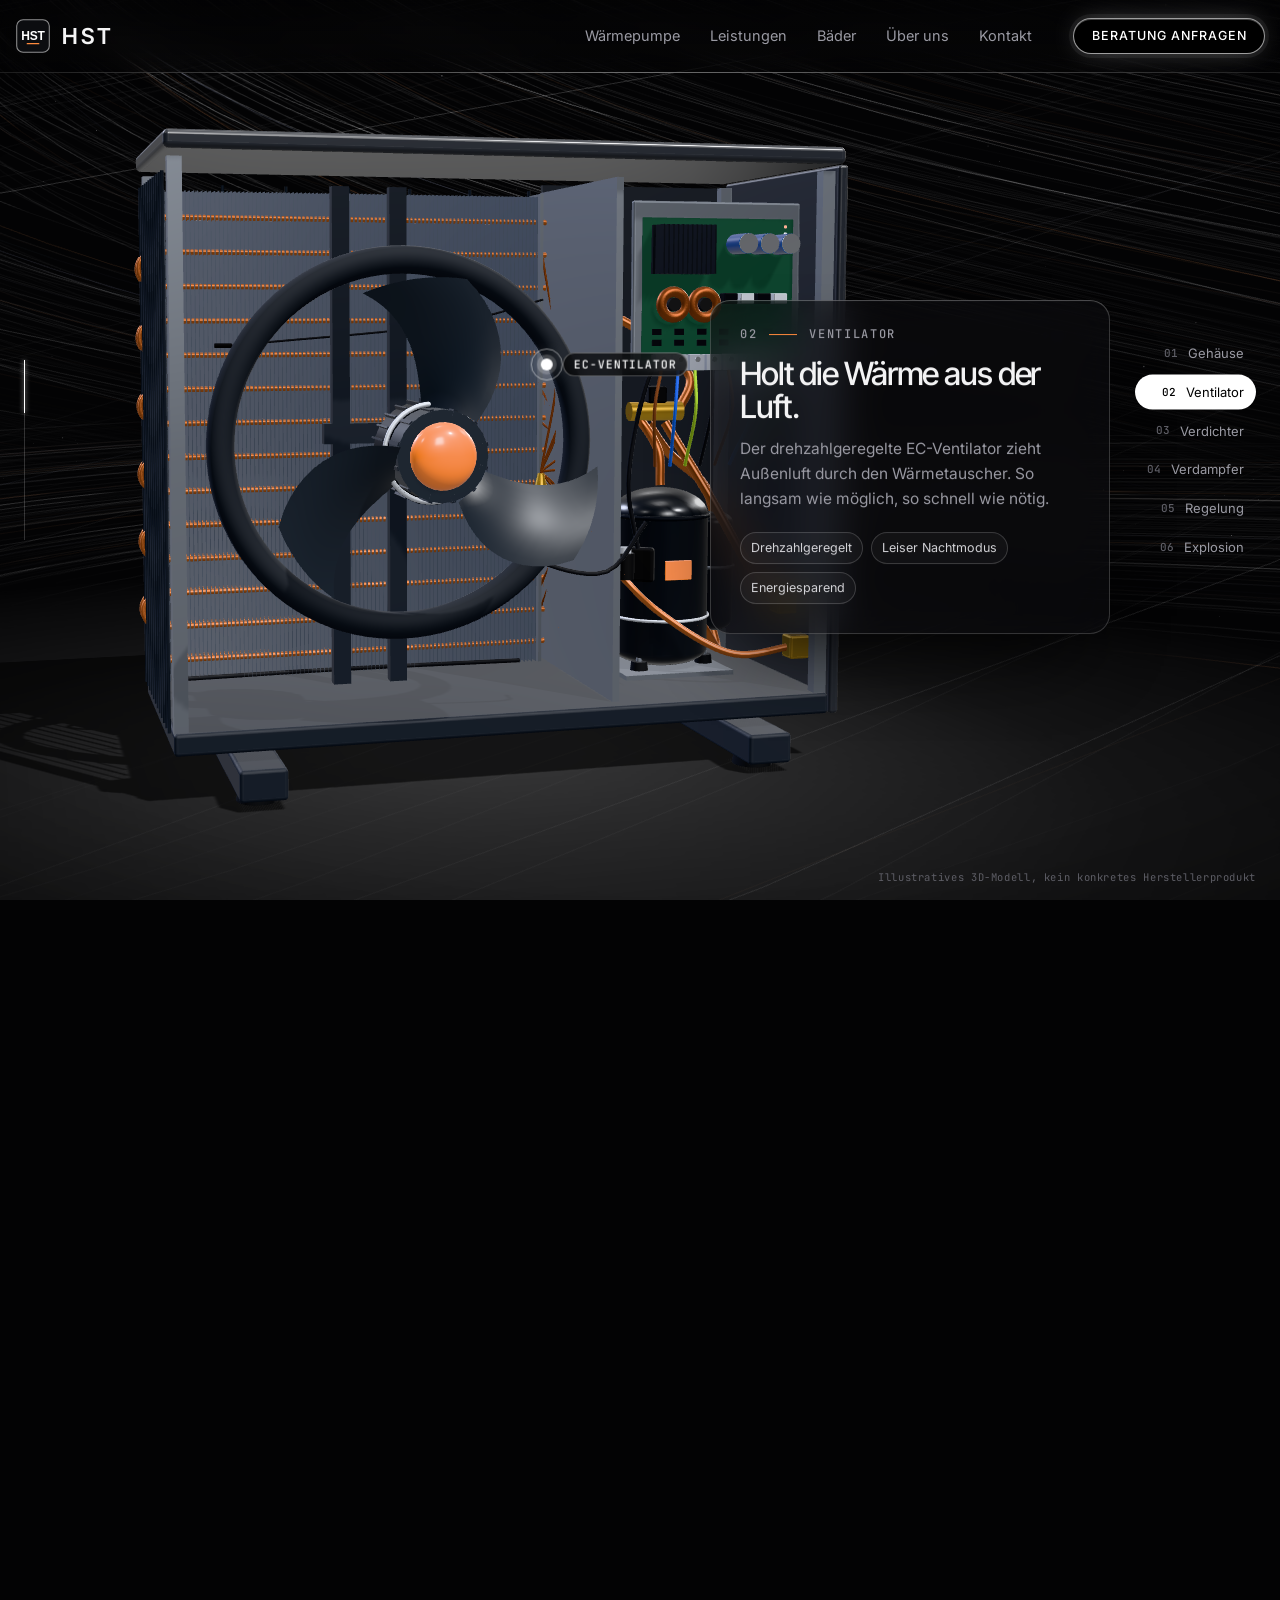
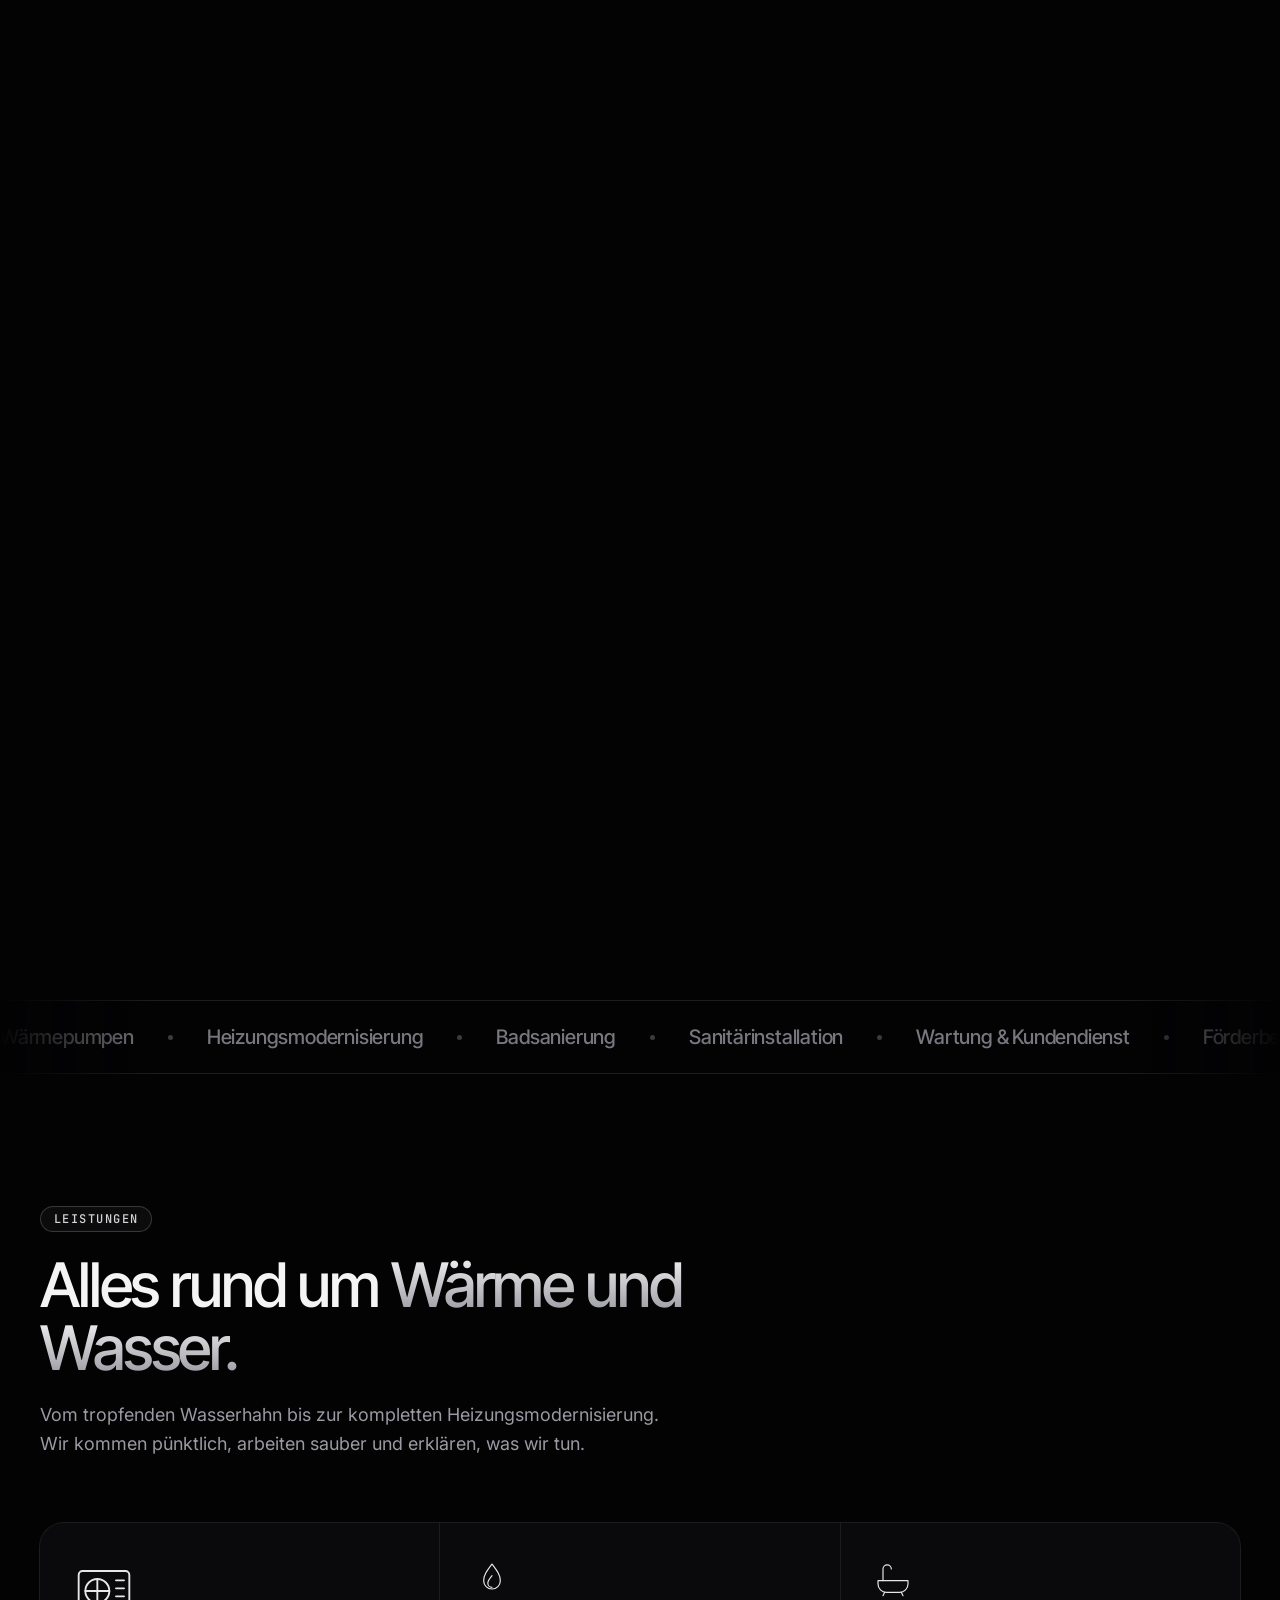
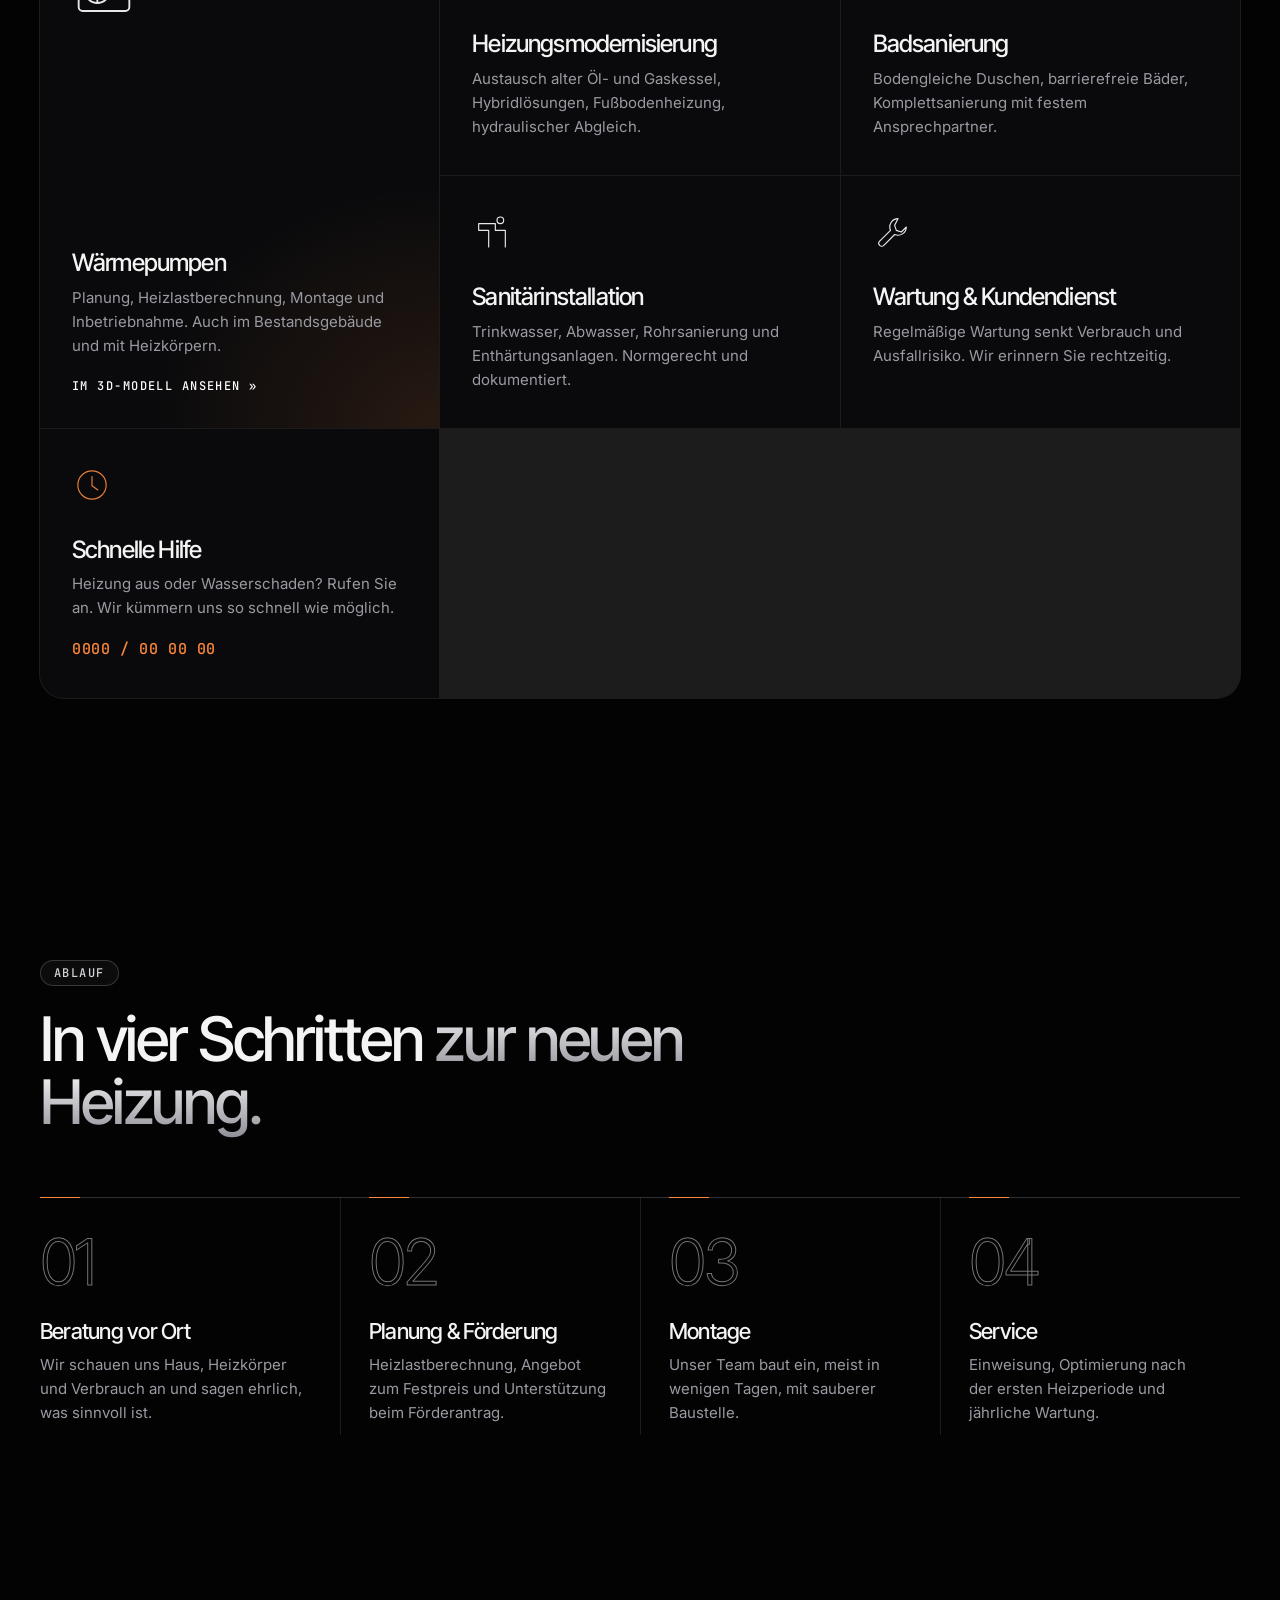
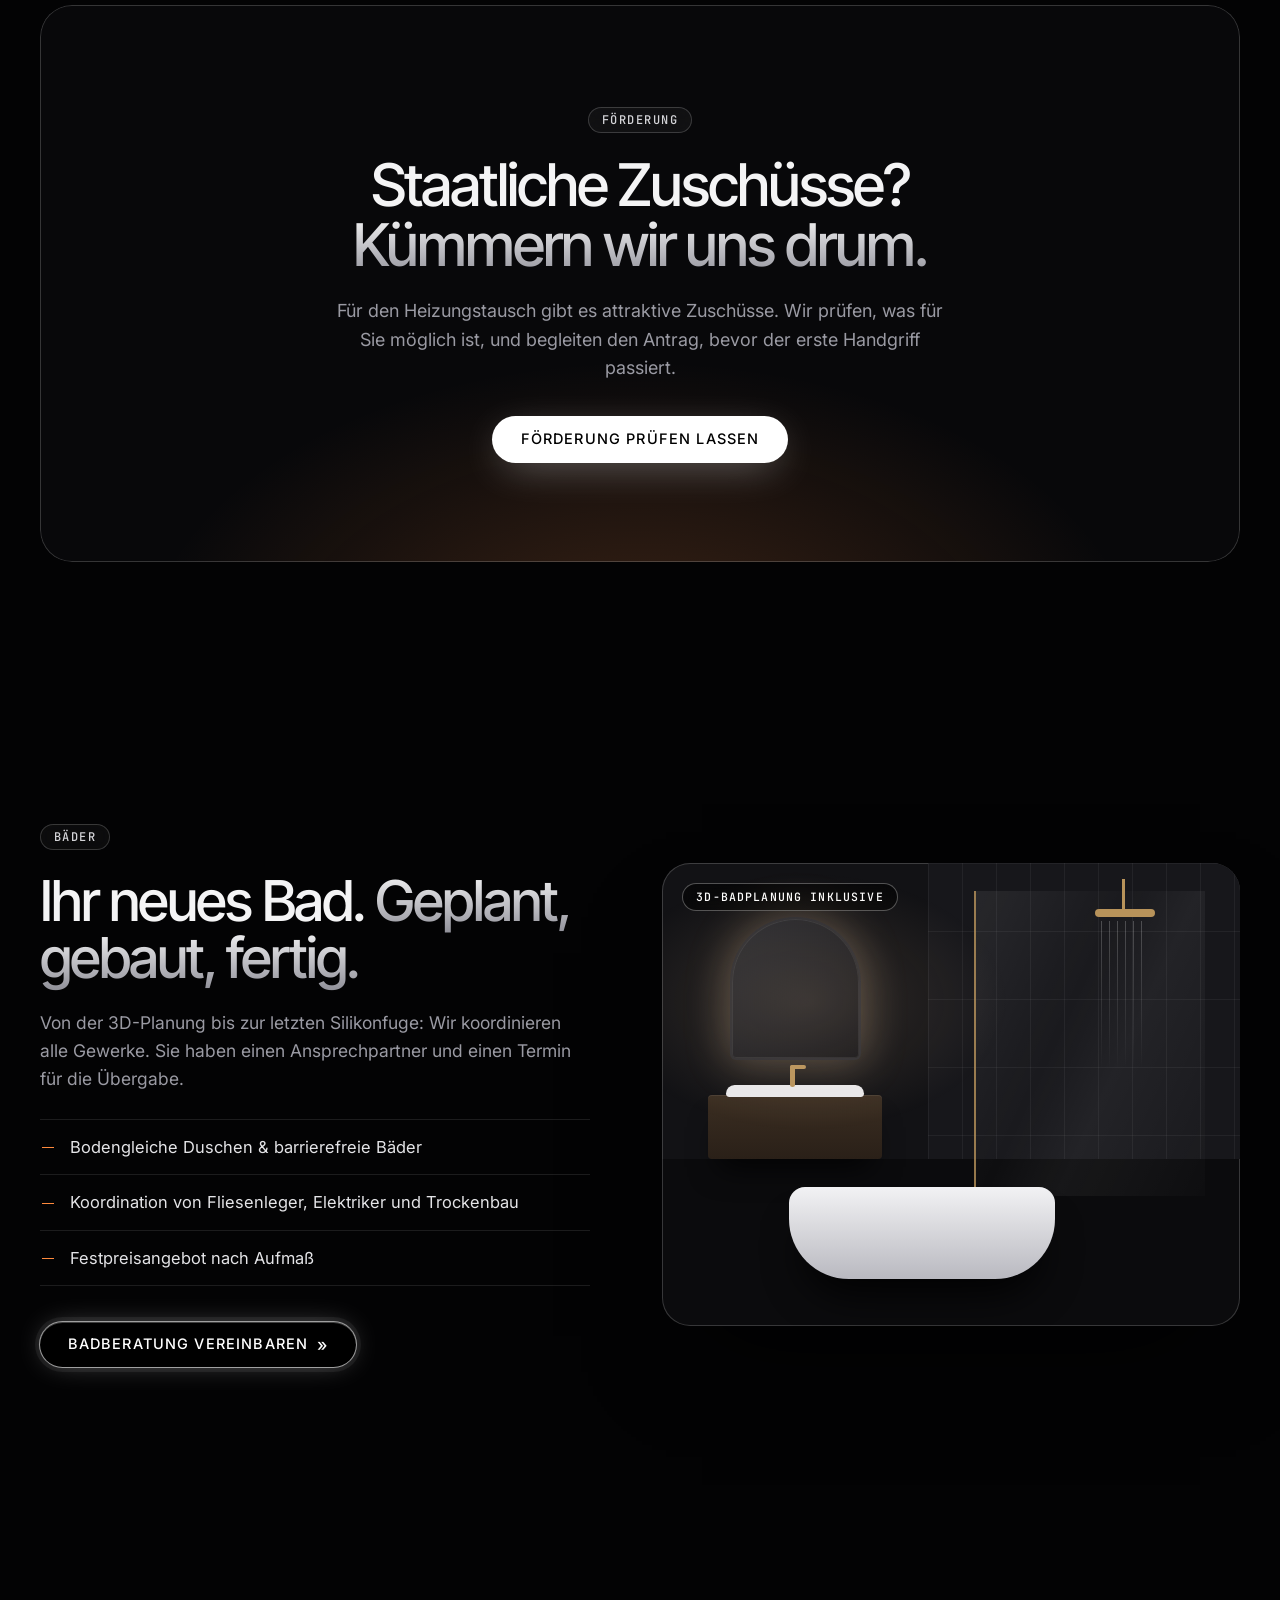
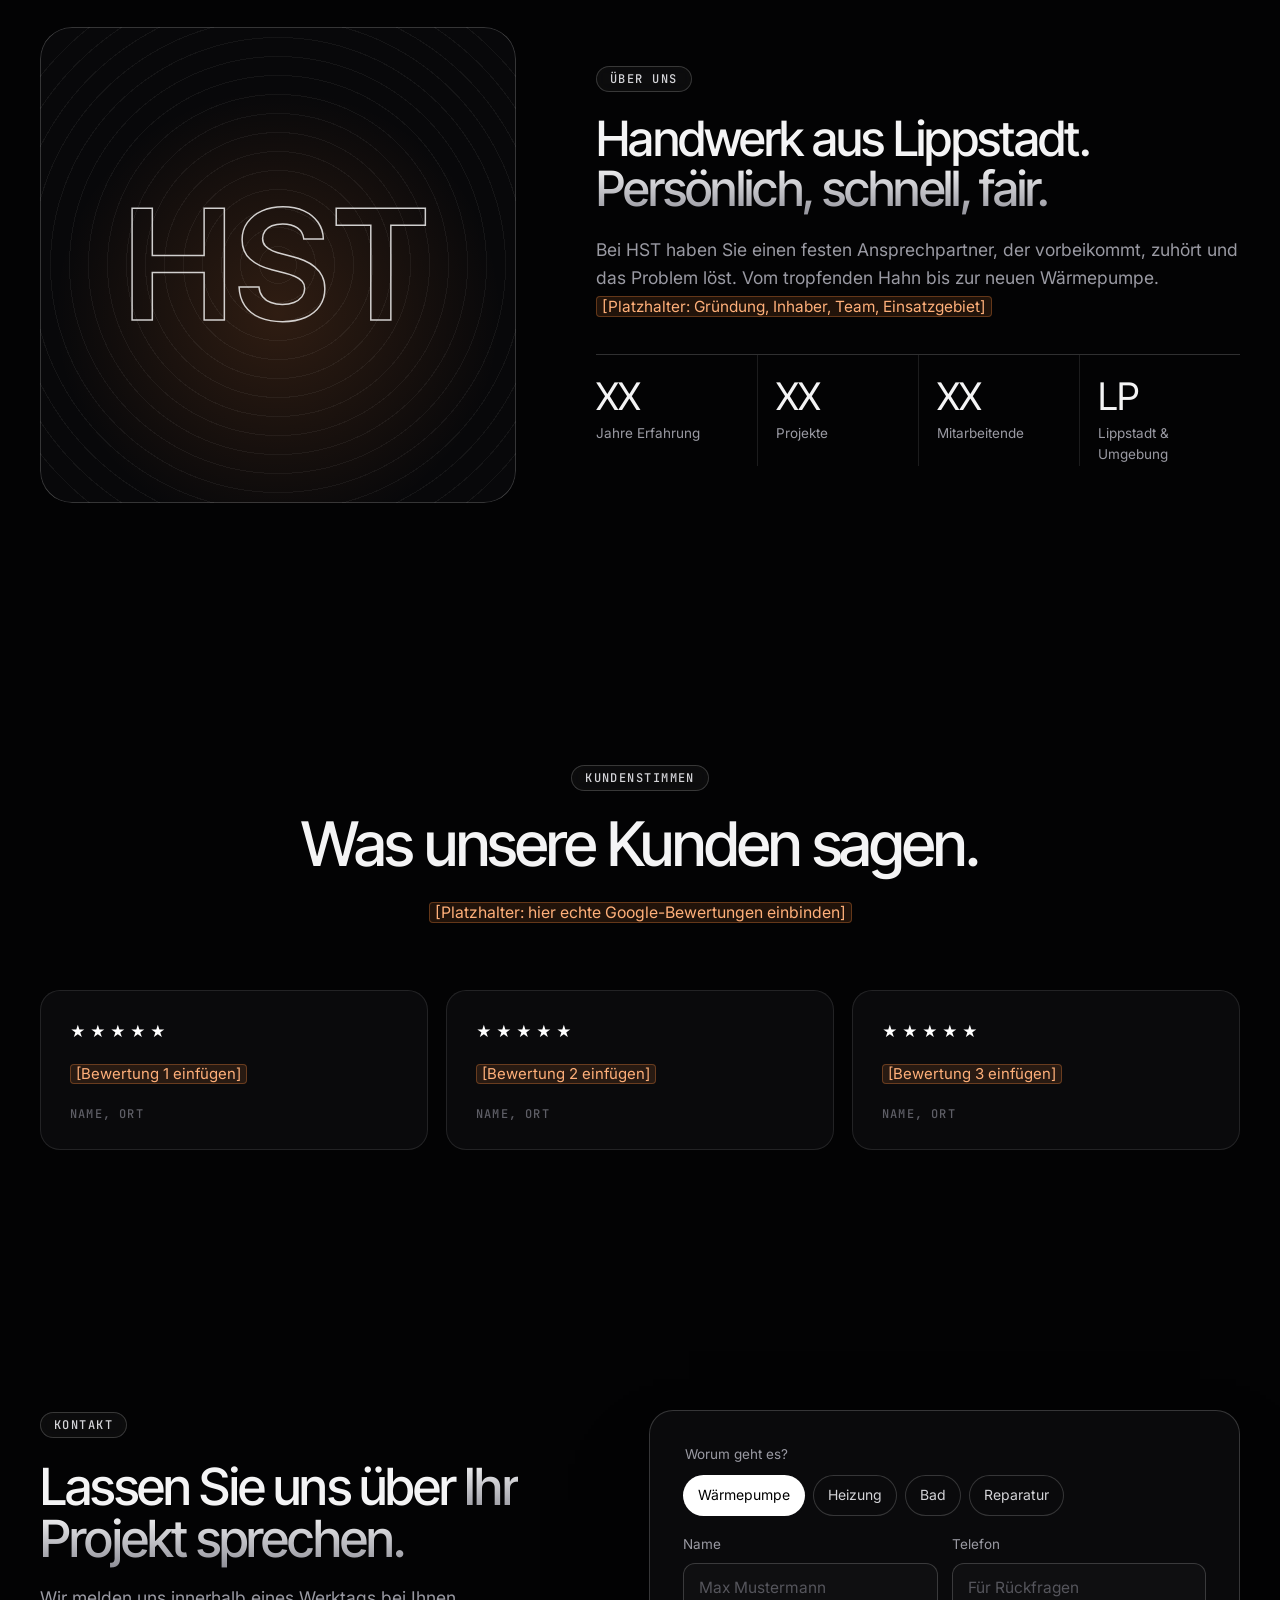
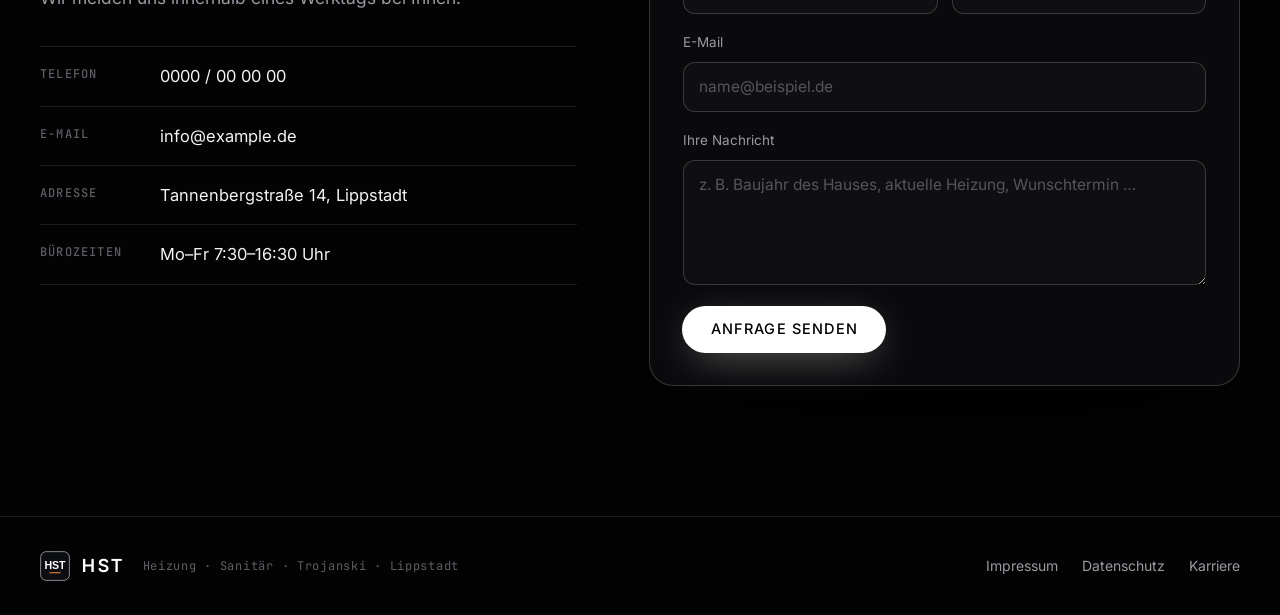
==== commit 4aa074ac: "Dunkles Redesign: monochromer Linien-Look mit Luftstrom-Strudel Seite komplett auf Schwarz umgestell" ====
--- a/site/index.html
+++ b/site/index.html
@@ -3,32 +3,34 @@
 <head>
   <meta charset="utf-8">
   <meta name="viewport" content="width=device-width, initial-scale=1">
+  <meta name="theme-color" content="#030304">
   <title>HST Heizung · Sanitär · Trojanski</title>
   <meta name="description" content="HST – Heizung, Sanitär, Trojanski: Ihr Fachbetrieb für Heizung, Bad und Wärmepumpen in Lippstadt.">
   <link rel="icon" href="assets/hst-mark.svg" type="image/svg+xml">
   <link rel="preconnect" href="https://fonts.googleapis.com">
   <link rel="preconnect" href="https://fonts.gstatic.com" crossorigin>
-  <link href="https://fonts.googleapis.com/css2?family=Barlow:wght@400;500;600;700;800&family=Barlow+Semi+Condensed:wght@600;700;800&display=swap" rel="stylesheet">
+  <link href="https://fonts.googleapis.com/css2?family=Inter+Tight:wght@300;400;500;600&family=Inter:wght@400;500;600&family=JetBrains+Mono:wght@400;500&display=swap" rel="stylesheet">
   <link rel="stylesheet" href="css/styles.css">
   <script type="importmap">{ "imports": { "three": "./vendor/three.module.min.js" } }</script>
 </head>
 <body>
 
 <header class="site-header">
-  <a class="brand" href="#top" aria-label="HST Startseite">
-    <img src="assets/hst-mark.svg" alt="HST" width="46" height="46">
-    <span><b>HST</b><small>Heizung · Sanitär · Trojanski</small></span>
-  </a>
-  <nav class="main-nav" aria-label="Hauptnavigation">
-    <a href="#story">Wärmepumpe</a>
-    <a href="#leistungen">Leistungen</a>
-    <a href="#bad">Bäder</a>
-    <a href="#ueber-uns">Über uns</a>
-    <a href="#kontakt">Kontakt</a>
-  </nav>
-  <div class="header-cta">
-    <a class="phone" href="tel:+490000000000"><svg viewBox="0 0 24 24" aria-hidden="true"><path d="M6.6 10.8a15.1 15.1 0 0 0 6.6 6.6l2.2-2.2a1 1 0 0 1 1-.25 11.4 11.4 0 0 0 3.6.57 1 1 0 0 1 1 1V20a1 1 0 0 1-1 1A17 17 0 0 1 3 4a1 1 0 0 1 1-1h3.5a1 1 0 0 1 1 1c0 1.25.2 2.45.57 3.57a1 1 0 0 1-.25 1z"/></svg>0000 / 00 00 00</a>
-    <a class="btn btn-yellow" href="#kontakt">Beratung anfragen</a>
+  <div class="header-inner">
+    <a class="brand" href="#top" aria-label="HST Startseite">
+      <img src="assets/hst-mark.svg" alt="" width="34" height="34">
+      <span>HST</span>
+    </a>
+    <nav class="main-nav" id="main-nav" aria-label="Hauptnavigation">
+      <a href="#story">Wärmepumpe</a>
+      <a href="#leistungen">Leistungen</a>
+      <a href="#bad">Bäder</a>
+      <a href="#ueber-uns">Über uns</a>
+      <a href="#kontakt">Kontakt</a>
+      <a class="nav-cta" href="#kontakt">Beratung anfragen</a>
+    </nav>
+    <a class="btn btn-outline header-btn" href="#kontakt">Beratung anfragen</a>
+    <button class="menu-toggle" aria-label="Menü öffnen" aria-expanded="false" aria-controls="main-nav"><span></span><span></span><span></span></button>
   </div>
 </header>
 
@@ -38,152 +40,172 @@
   <section id="story" aria-label="Die Wärmepumpe im Detail">
     <div class="stage">
       <canvas id="scene" aria-hidden="true"></canvas>
+      <div class="vignette" aria-hidden="true"></div>
 
       <div class="hero-copy">
-        <p class="eyebrow"><span class="dot"></span>Ihr Fachbetrieb in Lippstadt</p>
-        <h1>Wärme aus der Luft.<br><em>Sauber eingebaut.</em></h1>
-        <p class="lead">Wir planen, installieren und warten Heizungen, Bäder und Wärmepumpen in Lippstadt und Umgebung – zuverlässig, ordentlich und zu fairen Preisen.</p>
+        <p class="pill-label"><span class="pulse"></span>Heizung &amp; Sanitär · Lippstadt</p>
+        <h1>Die Wärmepumpe,<br><span class="fade">sauber eingebaut.</span></h1>
+        <p class="lead">Wir planen, installieren und warten Wärmepumpen, Heizungen und Bäder. <br>Persönlich, ordentlich und zu fairen Preisen.</p>
         <div class="hero-actions">
-          <a class="btn btn-blue" href="#kontakt">Kostenlose Beratung</a>
-          <a class="btn btn-ghost" href="#leistungen">Unsere Leistungen</a>
+          <a class="btn btn-outline" href="#kontakt">Beratung anfragen <span aria-hidden="true">»</span></a>
+          <a class="btn btn-white" href="#story-start">Wärmepumpe erkunden</a>
         </div>
-        <p class="scroll-hint"><span></span>Scrollen und die Wärmepumpe zerlegen</p>
-      </div>
+      </div>
+      <p class="scroll-hint" aria-hidden="true"><span></span>Scrollen</p>
 
       <article class="stage-card left" data-stage="gehaeuse">
-        <p class="num">01 <span>Gehäuse</span></p>
-        <h2>Wetterfest und flüsterleise</h2>
+        <p class="num">01 <i></i> Gehäuse</p>
+        <h2>Wetterfest und flüsterleise.</h2>
         <p>Pulverbeschichtetes Stahlgehäuse mit schallgedämmter Verkleidung. Wir planen den Aufstellort so, dass Sie und Ihre Nachbarn nichts davon hören.</p>
         <ul class="chips"><li>Schallgedämmt</li><li>Wetterfest</li><li>Aufstellplanung inklusive</li></ul>
       </article>
 
       <article class="stage-card right" data-stage="ventilator">
-        <p class="num">02 <span>Ventilator</span></p>
-        <h2>Holt die Wärme aus der Luft</h2>
-        <p>Der drehzahlgeregelte EC-Ventilator zieht Außenluft durch den Wärmetauscher – so langsam wie möglich, so schnell wie nötig.</p>
+        <p class="num">02 <i></i> Ventilator</p>
+        <h2>Holt die Wärme aus der Luft.</h2>
+        <p>Der drehzahlgeregelte EC-Ventilator zieht Außenluft durch den Wärmetauscher. So langsam wie möglich, so schnell wie nötig.</p>
         <ul class="chips"><li>Drehzahlgeregelt</li><li>Leiser Nachtmodus</li><li>Energiesparend</li></ul>
       </article>
 
       <article class="stage-card left" data-stage="verdichter">
-        <p class="num">03 <span>Verdichter</span></p>
-        <h2>Das Herz der Anlage</h2>
-        <p>Der Inverter-Verdichter hebt die Umweltwärme auf Heiztemperatur und passt seine Leistung stufenlos an Ihr Haus an – für Heizkörper und Fußbodenheizung.</p>
+        <p class="num">03 <i></i> Verdichter</p>
+        <h2>Das Herz der Anlage.</h2>
+        <p>Der Inverter-Verdichter hebt die Umweltwärme auf Heiztemperatur und passt seine Leistung stufenlos an Ihr Haus an. Für Heizkörper und Fußbodenheizung.</p>
         <ul class="chips"><li>Stufenlos modulierend</li><li>Schwingungsentkoppelt</li></ul>
       </article>
 
       <article class="stage-card right" data-stage="verdampfer">
-        <p class="num">04 <span>Verdampfer</span></p>
-        <h2>Wärme – auch bei Frost</h2>
+        <p class="num">04 <i></i> Verdampfer</p>
+        <h2>Wärme, auch bei Frost.</h2>
         <p>Hunderte Aluminium-Lamellen und Kupferrohre nehmen Energie aus der Außenluft auf, auch bei Minusgraden. Die Abtauautomatik hält sie eisfrei.</p>
         <ul class="chips"><li>Abtauautomatik</li><li>Korrosionsschutz</li><li>Große Tauscherfläche</li></ul>
       </article>
 
       <article class="stage-card left" data-stage="regelung">
-        <p class="num">05 <span>Regelung</span></p>
-        <h2>Regelung, die mitdenkt</h2>
+        <p class="num">05 <i></i> Regelung</p>
+        <h2>Regelung, die mitdenkt.</h2>
         <p>Die Elektronik steuert Verdichter und Ventilator, die App zeigt Verbrauch und Effizienz. Wir richten alles ein und optimieren nach der ersten Heizperiode.</p>
         <ul class="chips"><li>App-Steuerung</li><li>Fernwartung</li><li>Hydraulischer Abgleich</li></ul>
       </article>
 
       <article class="stage-card wide" data-stage="explosion">
-        <p class="num">06 <span>Alles aus einer Hand</span></p>
+        <p class="num">06 <i></i> Alles aus einer Hand</p>
         <h2>Hunderte Teile. Ein Ansprechpartner.</h2>
-        <p>Heizlastberechnung, Förderantrag, Montage, Inbetriebnahme und Wartung – bei HST bleibt alles in einer Hand.</p>
-        <a class="btn btn-yellow" href="#kontakt">Wärmepumpen-Check vereinbaren</a>
+        <p>Heizlastberechnung, Förderantrag, Montage, Inbetriebnahme und Wartung: Bei HST bleibt alles in einer Hand.</p>
+        <a class="btn btn-white" href="#kontakt">Wärmepumpen-Check vereinbaren</a>
       </article>
 
       <div id="tag" aria-hidden="true"><i></i><span></span></div>
 
       <nav class="stage-nav" aria-label="Bauteile">
-        <button data-stage="gehaeuse"><span>Gehäuse</span></button>
-        <button data-stage="ventilator"><span>Ventilator</span></button>
-        <button data-stage="verdichter"><span>Verdichter</span></button>
-        <button data-stage="verdampfer"><span>Verdampfer</span></button>
-        <button data-stage="regelung"><span>Regelung</span></button>
-        <button data-stage="explosion"><span>Explosion</span></button>
+        <button data-stage="gehaeuse"><b>01</b><span>Gehäuse</span></button>
+        <button data-stage="ventilator"><b>02</b><span>Ventilator</span></button>
+        <button data-stage="verdichter"><b>03</b><span>Verdichter</span></button>
+        <button data-stage="verdampfer"><b>04</b><span>Verdampfer</span></button>
+        <button data-stage="regelung"><b>05</b><span>Regelung</span></button>
+        <button data-stage="explosion"><b>06</b><span>Explosion</span></button>
       </nav>
       <div class="story-progress" aria-hidden="true"><i></i></div>
-      <p class="model-note">Illustratives 3D-Modell, kein konkretes Herstellerprodukt.</p>
-    </div>
-  </section>
+      <p class="model-note">Illustratives 3D-Modell, kein konkretes Herstellerprodukt</p>
+    </div>
+    <span id="story-start" class="story-anchor" aria-hidden="true"></span>
+  </section>
+
+  <!-- ============ Vertrauensleiste ============ -->
+  <div class="trust" aria-label="Auf einen Blick">
+    <div class="trust-track">
+      <span>Wärmepumpen</span><i></i><span>Heizungsmodernisierung</span><i></i><span>Badsanierung</span><i></i><span>Sanitärinstallation</span><i></i><span>Wartung &amp; Kundendienst</span><i></i><span>Förderberatung</span><i></i>
+      <span>Wärmepumpen</span><i></i><span>Heizungsmodernisierung</span><i></i><span>Badsanierung</span><i></i><span>Sanitärinstallation</span><i></i><span>Wartung &amp; Kundendienst</span><i></i><span>Förderberatung</span><i></i>
+    </div>
+  </div>
 
   <!-- ============ Leistungen ============ -->
   <section id="leistungen" class="section">
     <div class="wrap">
       <header class="section-head">
-        <p class="eyebrow dark"><span class="dot"></span>Leistungen</p>
-        <h2>Alles rund um Wärme und Wasser.</h2>
-        <p>Vom tropfenden Wasserhahn bis zur kompletten Heizungsmodernisierung: Wir kommen pünktlich, arbeiten sauber und erklären, was sie tun.</p>
+        <p class="pill-label">Leistungen</p>
+        <h2>Alles rund um <span class="fade">Wärme und Wasser.</span></h2>
+        <p>Vom tropfenden Wasserhahn bis zur kompletten Heizungsmodernisierung. Wir kommen pünktlich, arbeiten sauber und erklären, was wir tun.</p>
       </header>
-      <div class="service-grid">
-        <a class="service" href="#story">
-          <svg viewBox="0 0 48 48" aria-hidden="true"><rect x="6" y="10" width="36" height="28" rx="4"/><circle cx="20" cy="24" r="8"/><path d="M20 16v16M12 24h16M32 16h6M32 22h6M32 28h6"/></svg>
-          <h3>Wärmepumpen</h3><p>Planung, Heizlastberechnung, Montage und Inbetriebnahme – auch im Bestandsgebäude.</p><span class="more">Mehr erfahren</span>
-        </a>
-        <a class="service" href="#kontakt">
+      <div class="bento">
+        <a class="tile tile-lg" href="#story">
+          <svg viewBox="0 0 48 48" aria-hidden="true"><rect x="5" y="9" width="38" height="30" rx="3"/><circle cx="19" cy="24" r="9"/><path d="M19 15v18M10 24h18M33 16h6M33 22h6M33 28h6"/></svg>
+          <h3>Wärmepumpen</h3>
+          <p>Planung, Heizlastberechnung, Montage und Inbetriebnahme. Auch im Bestandsgebäude und mit Heizkörpern.</p>
+          <span class="more">Im 3D-Modell ansehen</span>
+        </a>
+        <a class="tile" href="#kontakt">
           <svg viewBox="0 0 48 48" aria-hidden="true"><path d="M24 6c6 8 10 13 10 20a10 10 0 0 1-20 0c0-7 4-12 10-20z"/><path d="M24 34a5 5 0 0 1-5-5c0-3 2-5 5-9"/></svg>
-          <h3>Heizungsmodernisierung</h3><p>Austausch alter Öl- und Gaskessel, Hybridlösungen, Fußbodenheizung und hydraulischer Abgleich.</p><span class="more">Mehr erfahren</span>
-        </a>
-        <a class="service" href="#bad">
+          <h3>Heizungsmodernisierung</h3>
+          <p>Austausch alter Öl- und Gaskessel, Hybridlösungen, Fußbodenheizung, hydraulischer Abgleich.</p>
+        </a>
+        <a class="tile" href="#bad">
           <svg viewBox="0 0 48 48" aria-hidden="true"><path d="M6 26h36v4a10 10 0 0 1-10 10H16A10 10 0 0 1 6 30z"/><path d="M12 26V12a5 5 0 0 1 10 0M14 40l-2 4M34 40l2 4"/></svg>
-          <h3>Badsanierung</h3><p>Barrierefreie Bäder, bodengleiche Duschen und Komplettsanierung mit festem Ansprechpartner.</p><span class="more">Mehr erfahren</span>
-        </a>
-        <a class="service" href="#kontakt">
+          <h3>Badsanierung</h3>
+          <p>Bodengleiche Duschen, barrierefreie Bäder, Komplettsanierung mit festem Ansprechpartner.</p>
+        </a>
+        <a class="tile" href="#kontakt">
           <svg viewBox="0 0 48 48" aria-hidden="true"><path d="M8 14h20v8h12v20M8 14v8h12v20"/><circle cx="34" cy="10" r="4"/></svg>
-          <h3>Sanitärinstallation</h3><p>Trinkwasser, Abwasser, Rohrsanierung und Enthärtungsanlagen – normgerecht und dokumentiert.</p><span class="more">Mehr erfahren</span>
-        </a>
-        <a class="service" href="#kontakt">
+          <h3>Sanitärinstallation</h3>
+          <p>Trinkwasser, Abwasser, Rohrsanierung und Enthärtungsanlagen. Normgerecht und dokumentiert.</p>
+        </a>
+        <a class="tile" href="#kontakt">
           <svg viewBox="0 0 48 48" aria-hidden="true"><path d="M30 8a10 10 0 0 0-9 14L8 35a3.5 3.5 0 0 0 5 5l13-13a10 10 0 0 0 14-9l-6 6-6-2-2-6z"/></svg>
-          <h3>Wartung & Kundendienst</h3><p>Regelmäßige Wartung senkt Verbrauch und Ausfallrisiko. Wir erinnern Sie rechtzeitig.</p><span class="more">Mehr erfahren</span>
-        </a>
-        <a class="service emergency" href="tel:+490000000000">
+          <h3>Wartung &amp; Kundendienst</h3>
+          <p>Regelmäßige Wartung senkt Verbrauch und Ausfallrisiko. Wir erinnern Sie rechtzeitig.</p>
+        </a>
+        <a class="tile tile-accent" href="tel:+490000000000">
           <svg viewBox="0 0 48 48" aria-hidden="true"><circle cx="24" cy="24" r="17"/><path d="M24 14v11l7 5"/></svg>
-          <h3>Notdienst</h3><p>Heizung aus, Rohrbruch, Wasser im Keller? Unser Notdienst ist für Sie erreichbar.</p><span class="more">0000 / 00 00 00</span>
+          <h3>Schnelle Hilfe</h3>
+          <p>Heizung aus oder Wasserschaden? Rufen Sie an. Wir kümmern uns so schnell wie möglich.</p>
+          <span class="more">0000 / 00 00 00</span>
         </a>
       </div>
     </div>
   </section>
 
   <!-- ============ Ablauf ============ -->
-  <section id="ablauf" class="section tinted">
+  <section id="ablauf" class="section">
     <div class="wrap">
       <header class="section-head">
-        <p class="eyebrow dark"><span class="dot"></span>So läuft's ab</p>
-        <h2>In vier Schritten zur neuen Heizung.</h2>
+        <p class="pill-label">Ablauf</p>
+        <h2>In vier Schritten <span class="fade">zur neuen Heizung.</span></h2>
       </header>
       <ol class="steps">
-        <li><b>1</b><h3>Beratung vor Ort</h3><p>Wir schauen uns Haus, Heizkörper und Verbrauch an und sagen ehrlich, was sinnvoll ist.</p></li>
-        <li><b>2</b><h3>Planung & Förderung</h3><p>Heizlastberechnung, Angebot zum Festpreis und Unterstützung beim Förderantrag.</p></li>
-        <li><b>3</b><h3>Montage</h3><p>Unser Team baut ein – meist in wenigen Tagen, mit sauberer Baustelle.</p></li>
-        <li><b>4</b><h3>Service</h3><p>Einweisung, Optimierung nach der ersten Heizperiode und jährliche Wartung.</p></li>
+        <li><b>01</b><h3>Beratung vor Ort</h3><p>Wir schauen uns Haus, Heizkörper und Verbrauch an und sagen ehrlich, was sinnvoll ist.</p></li>
+        <li><b>02</b><h3>Planung &amp; Förderung</h3><p>Heizlastberechnung, Angebot zum Festpreis und Unterstützung beim Förderantrag.</p></li>
+        <li><b>03</b><h3>Montage</h3><p>Unser Team baut ein, meist in wenigen Tagen, mit sauberer Baustelle.</p></li>
+        <li><b>04</b><h3>Service</h3><p>Einweisung, Optimierung nach der ersten Heizperiode und jährliche Wartung.</p></li>
       </ol>
     </div>
   </section>
 
   <!-- ============ Förderung ============ -->
-  <section class="funding">
-    <div class="wrap funding-inner">
-      <div>
-        <h2>Staatliche Förderung? Kümmern wir uns drum.</h2>
-        <p>Für den Heizungstausch gibt es attraktive Zuschüsse. Wir prüfen, was für Sie möglich ist, und begleiten den Antrag – bevor der erste Handgriff passiert.</p>
-      </div>
-      <a class="btn btn-blue" href="#kontakt">Förderung prüfen lassen</a>
+  <section class="section funding-wrap">
+    <div class="wrap">
+      <div class="funding">
+        <div class="funding-lines" aria-hidden="true"></div>
+        <p class="pill-label">Förderung</p>
+        <h2>Staatliche Zuschüsse?<br><span class="fade">Kümmern wir uns drum.</span></h2>
+        <p>Für den Heizungstausch gibt es attraktive Zuschüsse. Wir prüfen, was für Sie möglich ist, und begleiten den Antrag, bevor der erste Handgriff passiert.</p>
+        <a class="btn btn-white" href="#kontakt">Förderung prüfen lassen</a>
+      </div>
     </div>
   </section>
 
   <!-- ============ Bad ============ -->
-  <section id="bad" class="section bath">
+  <section id="bad" class="section">
     <div class="wrap bath-inner">
       <div class="bath-copy">
-        <p class="eyebrow"><span class="dot"></span>Bäder</p>
-        <h2>Ihr neues Bad. Geplant, gebaut, fertig.</h2>
-        <p>Von der 3D-Planung bis zur letzten Silikonfuge: Wir koordinieren alle Gewerke, sodass Sie nur einen Ansprechpartner und einen Termin für die Übergabe haben.</p>
+        <p class="pill-label">Bäder</p>
+        <h2>Ihr neues Bad. <span class="fade">Geplant, gebaut, fertig.</span></h2>
+        <p>Von der 3D-Planung bis zur letzten Silikonfuge: Wir koordinieren alle Gewerke. Sie haben einen Ansprechpartner und einen Termin für die Übergabe.</p>
         <ul class="checks">
-          <li>Bodengleiche Duschen & barrierefreie Bäder</li>
+          <li>Bodengleiche Duschen &amp; barrierefreie Bäder</li>
           <li>Koordination von Fliesenleger, Elektriker und Trockenbau</li>
           <li>Festpreisangebot nach Aufmaß</li>
         </ul>
-        <a class="btn btn-yellow" href="#kontakt">Badberatung vereinbaren</a>
+        <a class="btn btn-outline" href="#kontakt">Badberatung vereinbaren <span aria-hidden="true">»</span></a>
       </div>
       <div class="bath-visual" aria-hidden="true">
         <div class="tiles"></div>
@@ -191,7 +213,7 @@
         <div class="shower"><span></span></div>
         <div class="vanity"><i></i></div>
         <div class="tub"></div>
-        <div class="bath-badge"><b>3D</b>Badplanung inklusive</div>
+        <div class="bath-badge">3D-Badplanung inklusive</div>
       </div>
     </div>
   </section>
@@ -199,13 +221,11 @@
   <!-- ============ Über uns ============ -->
   <section id="ueber-uns" class="section">
     <div class="wrap about">
-      <div class="about-year">
-        <span>Heizung · Sanitär · Trojanski</span><b>HST</b>
-      </div>
+      <div class="about-mark" aria-hidden="true"><span>HST</span></div>
       <div class="about-copy">
-        <p class="eyebrow dark"><span class="dot"></span>Über uns</p>
-        <h2>Handwerk aus Lippstadt – persönlich, schnell, fair.</h2>
-        <p>Bei HST haben Sie einen festen Ansprechpartner, der vorbeikommt, zuhört und das Problem löst – vom tropfenden Hahn bis zur neuen Wärmepumpe. <span class="placeholder">[Platzhalter: Gründung, Inhaber, Team, Einsatzgebiet]</span></p>
+        <p class="pill-label">Über uns</p>
+        <h2>Handwerk aus Lippstadt. <span class="fade">Persönlich, schnell, fair.</span></h2>
+        <p>Bei HST haben Sie einen festen Ansprechpartner, der vorbeikommt, zuhört und das Problem löst. Vom tropfenden Hahn bis zur neuen Wärmepumpe. <span class="placeholder">[Platzhalter: Gründung, Inhaber, Team, Einsatzgebiet]</span></p>
         <dl class="stats">
           <div><dt>XX</dt><dd>Jahre Erfahrung</dd></div>
           <div><dt>XX</dt><dd>Projekte</dd></div>
@@ -217,10 +237,10 @@
   </section>
 
   <!-- ============ Kundenstimmen ============ -->
-  <section id="stimmen" class="section tinted">
+  <section id="stimmen" class="section">
     <div class="wrap">
-      <header class="section-head">
-        <p class="eyebrow dark"><span class="dot"></span>Kundenstimmen</p>
+      <header class="section-head center">
+        <p class="pill-label">Kundenstimmen</p>
         <h2>Was unsere Kunden sagen.</h2>
         <p><span class="placeholder">[Platzhalter: hier echte Google-Bewertungen einbinden]</span></p>
       </header>
@@ -233,11 +253,11 @@
   </section>
 
   <!-- ============ Kontakt ============ -->
-  <section id="kontakt" class="section contact">
+  <section id="kontakt" class="section">
     <div class="wrap contact-inner">
       <div class="contact-copy">
-        <p class="eyebrow"><span class="dot"></span>Kontakt</p>
-        <h2>Lassen Sie uns über Ihr Projekt sprechen.</h2>
+        <p class="pill-label">Kontakt</p>
+        <h2>Lassen Sie uns über <span class="fade">Ihr Projekt sprechen.</span></h2>
         <p>Wir melden uns innerhalb eines Werktags bei Ihnen.</p>
         <ul class="contact-list">
           <li><span>Telefon</span><a href="tel:+490000000000">0000 / 00 00 00</a></li>
@@ -260,8 +280,8 @@
         </div>
         <label>E-Mail<input type="email" placeholder="name@beispiel.de" required></label>
         <label>Ihre Nachricht<textarea rows="4" placeholder="z. B. Baujahr des Hauses, aktuelle Heizung, Wunschtermin …"></textarea></label>
-        <button class="btn btn-blue" type="submit">Anfrage senden</button>
-        <p class="sent-msg">Danke! (Mockup – es wurde nichts versendet.)</p>
+        <button class="btn btn-white" type="submit">Anfrage senden</button>
+        <p class="sent-msg">Danke! (Mockup, es wurde nichts versendet.)</p>
       </form>
     </div>
   </section>
@@ -269,11 +289,21 @@
 
 <footer class="site-footer">
   <div class="wrap footer-inner">
-    <div class="brand"><img src="assets/hst-mark.svg" alt="" width="40" height="40"><span><b>HST</b><small>Heizung · Sanitär · Trojanski – Lippstadt</small></span></div>
+    <div class="brand"><img src="assets/hst-mark.svg" alt="" width="30" height="30"><span>HST</span><small>Heizung · Sanitär · Trojanski · Lippstadt</small></div>
     <nav><a href="#">Impressum</a><a href="#">Datenschutz</a><a href="#">Karriere</a></nav>
   </div>
 </footer>
 
+<script>
+  // Mobiles Menü
+  const mt = document.querySelector('.menu-toggle');
+  mt.addEventListener('click', () => {
+    const open = document.body.classList.toggle('menu-open');
+    mt.setAttribute('aria-expanded', open);
+    mt.setAttribute('aria-label', open ? 'Menü schließen' : 'Menü öffnen');
+  });
+  document.querySelectorAll('.main-nav a').forEach(a => a.addEventListener('click', () => { document.body.classList.remove('menu-open'); mt.setAttribute('aria-expanded', false); }));
+</script>
 <script type="module" src="js/main.js"></script>
 </body>
 </html>
--- a/site/css/styles.css
+++ b/site/css/styles.css
@@ -1,237 +1,283 @@
 :root {
-  --blue: #13294b;
-  --blue-2: #1d4f91;
-  --blue-deep: #0d1c33;
-  --yellow: #f07a2b;
-  --ink: #0d1b2e;
-  --muted: #56637a;
-  --line: #e2e6ee;
-  --bg: #f4f6f9;
-  --white: #ffffff;
-  --radius: 18px;
-  --font: "Barlow", system-ui, -apple-system, "Segoe UI", Roboto, sans-serif;
-  --font-display: "Barlow Semi Condensed", "Barlow", system-ui, sans-serif;
+  --bg: #030304;
+  --bg-2: #0a0a0c;
+  --panel: rgba(14, 14, 17, .62);
+  --line: rgba(255, 255, 255, .1);
+  --line-2: rgba(255, 255, 255, .18);
+  --text: #f4f4f5;
+  --muted: #9a9aa3;
+  --dim: #5e5e66;
+  --warm: #ff8a3d;
+  --radius: 20px;
+  --font: "Inter", system-ui, -apple-system, "Segoe UI", Roboto, sans-serif;
+  --font-display: "Inter Tight", "Inter", system-ui, sans-serif;
+  --font-mono: "JetBrains Mono", ui-monospace, "SFMono-Regular", Menlo, monospace;
 }
 
 * { box-sizing: border-box; }
-html { scroll-behavior: smooth; -webkit-text-size-adjust: 100%; }
-body { margin: 0; font-family: var(--font); color: var(--ink); background: var(--white); line-height: 1.55; font-size: 17px; overflow-x: hidden; }
+html { scroll-behavior: smooth; -webkit-text-size-adjust: 100%; background: var(--bg); }
+body { margin: 0; font-family: var(--font); color: var(--text); background: var(--bg); line-height: 1.6; font-size: 16.5px; overflow-x: hidden; -webkit-font-smoothing: antialiased; }
 img { max-width: 100%; display: block; }
 a { color: inherit; }
-h1, h2, h3 { font-family: var(--font-display); letter-spacing: -0.01em; line-height: 1.05; margin: 0; }
-.wrap { width: min(1180px, 100% - 32px); margin-inline: auto; }
+::selection { background: rgba(255,255,255,.9); color: #000; }
+h1, h2, h3 { font-family: var(--font-display); font-weight: 500; letter-spacing: -0.035em; line-height: 1.02; margin: 0; }
+.wrap { width: min(1200px, 100% - 32px); margin-inline: auto; }
+.fade { background: linear-gradient(180deg, #ffffff 0%, #8d8d96 100%); -webkit-background-clip: text; background-clip: text; color: transparent; }
 
 /* ---------- Buttons ---------- */
-.btn { display: inline-flex; align-items: center; gap: .5em; padding: .85em 1.35em; border-radius: 999px; font-weight: 700; text-decoration: none; border: 0; cursor: pointer; font: 700 16px/1 var(--font); transition: transform .2s, box-shadow .2s, background .2s; white-space: nowrap; }
+.btn { display: inline-flex; align-items: center; justify-content: center; gap: .6em; padding: 1.05em 1.9em; border-radius: 999px; text-decoration: none; border: 0; cursor: pointer; font: 500 14.5px/1 var(--font); letter-spacing: .08em; text-transform: uppercase; transition: transform .25s, box-shadow .25s, background .25s, color .25s; white-space: nowrap; }
 .btn:hover { transform: translateY(-2px); }
-.btn-yellow { background: var(--yellow); color: var(--blue-deep); box-shadow: 0 6px 18px rgba(240, 122, 43, .35); }
-.btn-blue { background: var(--blue-2); color: #fff; box-shadow: 0 8px 22px rgba(29, 79, 145, .3); }
-.btn-ghost { background: rgba(255,255,255,.7); color: var(--blue); box-shadow: inset 0 0 0 1.5px rgba(19,41,75,.25); backdrop-filter: blur(6px); }
-
-.eyebrow { display: inline-flex; align-items: center; gap: .6em; margin: 0 0 18px; font: 700 13px/1 var(--font); letter-spacing: .14em; text-transform: uppercase; color: var(--blue-2); }
-.eyebrow .dot { width: 9px; height: 9px; border-radius: 2px; background: var(--yellow); box-shadow: 0 0 0 3px rgba(240,122,43,.25); }
-.bath .eyebrow, .contact .eyebrow { color: var(--yellow); }
+.btn:focus-visible { outline: 2px solid #fff; outline-offset: 3px; }
+.btn-white { background: #fff; color: #000; box-shadow: 0 0 0 1px #fff, 0 10px 40px -10px rgba(255,255,255,.45); }
+.btn-white:hover { box-shadow: 0 0 0 1px #fff, 0 14px 50px -8px rgba(255,255,255,.6); }
+.btn-outline { background: #000; color: #fff; box-shadow: 0 0 0 1px rgba(255,255,255,.55), 0 0 0 5px rgba(255,255,255,.06), inset 0 1px 0 rgba(255,255,255,.25), 0 0 30px -6px rgba(255,255,255,.35); }
+.btn-outline:hover { box-shadow: 0 0 0 1px #fff, 0 0 0 6px rgba(255,255,255,.09), inset 0 1px 0 rgba(255,255,255,.35), 0 0 40px -4px rgba(255,255,255,.5); }
+.btn-outline span { font-size: 1.2em; line-height: .8; }
+
+.pill-label { display: inline-flex; align-items: center; gap: .7em; margin: 0 0 22px; padding: 7px 14px; border-radius: 999px; font: 500 12px/1 var(--font-mono); letter-spacing: .12em; text-transform: uppercase; color: #d4d4d8; background: rgba(255,255,255,.04); box-shadow: inset 0 0 0 1px var(--line-2); backdrop-filter: blur(8px); }
+.pill-label .pulse { width: 7px; height: 7px; border-radius: 50%; background: var(--warm); box-shadow: 0 0 0 0 rgba(255,138,61,.6); animation: pulse 2s infinite; }
+@keyframes pulse { 0% { box-shadow: 0 0 0 0 rgba(255,138,61,.55); } 70% { box-shadow: 0 0 0 9px rgba(255,138,61,0); } 100% { box-shadow: 0 0 0 0 rgba(255,138,61,0); } }
 
 /* ---------- Header ---------- */
-.site-header { position: fixed; z-index: 50; top: 14px; left: 50%; transform: translateX(-50%); width: min(1240px, 100% - 24px); display: flex; align-items: center; gap: 24px; padding: 8px 10px 8px 12px; border-radius: 20px; background: rgba(255,255,255,.78); backdrop-filter: blur(16px) saturate(1.4); -webkit-backdrop-filter: blur(16px) saturate(1.4); box-shadow: 0 1px 0 rgba(255,255,255,.8) inset, 0 10px 30px rgba(13,27,46,.08); }
-.brand { display: flex; align-items: center; gap: 10px; text-decoration: none; }
-.brand img { height: 46px; width: 46px; border-radius: 12px; }
-.brand span { display: flex; flex-direction: column; line-height: 1.1; }
-.brand b { font: 800 21px/1 var(--font-display); color: var(--blue); letter-spacing: .02em; text-transform: uppercase; }
-.brand small { font-size: 12.5px; color: var(--muted); font-weight: 500; margin-top: 3px; }
-.main-nav { display: flex; gap: 4px; margin-left: auto; }
-.main-nav a { text-decoration: none; font-weight: 600; font-size: 15.5px; padding: 9px 13px; border-radius: 10px; color: var(--ink); }
-.main-nav a:hover { background: rgba(19,41,75,.07); color: var(--blue-2); }
-.header-cta { display: flex; align-items: center; gap: 14px; }
-.phone { display: flex; align-items: center; gap: 7px; font-weight: 700; text-decoration: none; color: var(--blue); font-size: 15px; }
-.phone svg { width: 17px; height: 17px; fill: var(--blue-2); }
-.header-cta .btn { padding: .78em 1.15em; font-size: 15px; }
+.site-header { position: fixed; z-index: 50; inset: 0 0 auto 0; border-bottom: 1px solid var(--line); background: linear-gradient(rgba(3,3,4,.75), rgba(3,3,4,.35)); backdrop-filter: blur(14px); -webkit-backdrop-filter: blur(14px); }
+.site-header::after { content: ""; position: absolute; left: 0; right: 0; bottom: -1px; height: 1px; background: linear-gradient(90deg, transparent, rgba(255,255,255,.35), transparent); }
+.header-inner { width: min(1280px, 100% - 32px); margin-inline: auto; height: 72px; display: flex; align-items: center; gap: 28px; }
+.brand { display: flex; align-items: center; gap: 12px; text-decoration: none; }
+.brand img { width: 34px; height: 34px; }
+.brand span { font: 600 22px/1 var(--font-display); letter-spacing: .14em; }
+.main-nav { display: flex; gap: 2px; margin-left: auto; }
+.main-nav a { text-decoration: none; font-size: 14.5px; color: var(--muted); padding: 9px 14px; border-radius: 999px; transition: color .2s, background .2s; }
+.main-nav a:hover { color: #fff; background: rgba(255,255,255,.06); }
+.main-nav .nav-cta { display: none; }
+.header-btn { padding: .85em 1.4em; font-size: 12.5px; }
+.menu-toggle { display: none; background: none; border: 0; padding: 10px; margin-left: auto; cursor: pointer; }
+.menu-toggle span { display: block; width: 26px; height: 2px; background: #fff; border-radius: 2px; transition: transform .3s, opacity .3s; }
+.menu-toggle span + span { margin-top: 6px; }
+.menu-open .menu-toggle span:nth-child(1) { transform: translateY(8px) rotate(45deg); }
+.menu-open .menu-toggle span:nth-child(2) { opacity: 0; }
+.menu-open .menu-toggle span:nth-child(3) { transform: translateY(-8px) rotate(-45deg); }
 
 /* ---------- Story / 3D ---------- */
-#story { position: relative; height: 1000vh; background: radial-gradient(120% 90% at 60% 40%, #ffffff 0%, #f1f3f7 55%, #e6eaf1 100%); }
+#story { position: relative; height: 1000vh; background: var(--bg); }
+.story-anchor { position: absolute; top: 12.5%; }
 .stage { position: sticky; top: 0; height: 100vh; height: 100svh; overflow: hidden; }
-.stage::before { content: ""; position: absolute; inset: 0; background-image: linear-gradient(rgba(19,41,75,.045) 1px, transparent 1px), linear-gradient(90deg, rgba(19,41,75,.045) 1px, transparent 1px); background-size: 56px 56px; mask-image: radial-gradient(70% 60% at 55% 45%, #000 20%, transparent 75%); -webkit-mask-image: radial-gradient(70% 60% at 55% 45%, #000 20%, transparent 75%); pointer-events: none; }
 #scene { position: absolute; inset: 0; width: 100%; height: 100%; display: block; }
-
-.hero-copy { position: absolute; left: max(32px, calc(50% - 600px)); top: 50%; translate: 0 -46%; width: min(560px, 46vw); will-change: opacity, transform; }
-.hero-copy h1 { font-size: clamp(44px, 5.6vw, 78px); font-weight: 800; color: var(--blue-deep); text-transform: none; }
-.hero-copy h1 em { font-style: normal; color: var(--blue-2); background: linear-gradient(transparent 70%, rgba(240,122,43,.85) 70%, rgba(240,122,43,.85) 92%, transparent 92%); }
-.hero-copy .lead { font-size: 19px; color: var(--muted); max-width: 470px; margin: 22px 0 30px; }
-.hero-actions { display: flex; gap: 12px; flex-wrap: wrap; }
-.scroll-hint { display: flex; align-items: center; gap: 12px; margin-top: 44px; font-size: 14px; font-weight: 600; color: var(--muted); }
-.scroll-hint span { width: 22px; height: 36px; border: 2px solid rgba(19,41,75,.35); border-radius: 12px; position: relative; }
-.scroll-hint span::after { content: ""; position: absolute; left: 50%; top: 6px; width: 4px; height: 8px; margin-left: -2px; border-radius: 2px; background: var(--blue-2); animation: wheel 1.6s infinite; }
-@keyframes wheel { 0% { opacity: 0; transform: translateY(-3px); } 30% { opacity: 1; } 100% { opacity: 0; transform: translateY(10px); } }
-
-.stage-card { position: absolute; top: 50%; margin-top: -150px; width: min(400px, 34vw); padding: 28px 30px 30px; border-radius: 22px; background: rgba(255,255,255,.82); backdrop-filter: blur(18px) saturate(1.3); -webkit-backdrop-filter: blur(18px) saturate(1.3); box-shadow: 0 30px 60px -20px rgba(13,27,46,.22), 0 0 0 1px rgba(255,255,255,.9) inset; opacity: 0; will-change: opacity, transform; }
-.stage-card.left { left: max(32px, calc(50% - 600px)); }
-.stage-card.right { right: max(140px, calc(50% - 560px)); }
-.stage-card.wide { left: max(32px, calc(50% - 600px)); top: auto; bottom: 48px; margin-top: 0; width: min(470px, 40vw); }
-.stage-card .num { margin: 0 0 14px; font: 800 14px/1 var(--font-display); color: var(--blue-2); letter-spacing: .08em; display: flex; align-items: center; gap: 10px; }
-.stage-card .num span { padding: 5px 9px; border-radius: 6px; background: var(--yellow); color: var(--blue-deep); text-transform: uppercase; font-size: 12px; letter-spacing: .1em; }
-.stage-card h2 { font-size: clamp(28px, 2.6vw, 38px); font-weight: 800; color: var(--blue-deep); margin-bottom: 12px; }
-.stage-card p { margin: 0; color: var(--muted); font-size: 16.5px; }
-.stage-card .btn { margin-top: 20px; }
-.chips { list-style: none; padding: 0; margin: 18px 0 0; display: flex; flex-wrap: wrap; gap: 8px; }
-.chips li { font-size: 13.5px; font-weight: 600; padding: 6px 11px; border-radius: 999px; background: rgba(29,79,145,.07); color: var(--blue); box-shadow: inset 0 0 0 1px rgba(29,79,145,.12); }
-
-#tag { position: absolute; left: 0; top: 0; display: flex; align-items: center; gap: 8px; pointer-events: none; opacity: 0; transition: opacity .3s; will-change: transform; }
-#tag i { width: 14px; height: 14px; margin: -7px 0 0 -7px; border-radius: 50%; background: var(--yellow); box-shadow: 0 0 0 4px rgba(240,122,43,.35), 0 0 0 1.5px var(--blue-deep) inset; animation: pulse 1.8s infinite; flex: none; }
-#tag span { margin-top: -7px; padding: 6px 11px; border-radius: 8px; background: var(--blue-deep); color: #fff; font-weight: 700; font-size: 13.5px; white-space: nowrap; box-shadow: 0 8px 20px rgba(13,28,51,.3); }
-@keyframes pulse { 0%,100% { box-shadow: 0 0 0 4px rgba(240,122,43,.35), 0 0 0 1.5px var(--blue-deep) inset; } 50% { box-shadow: 0 0 0 10px rgba(240,122,43,0), 0 0 0 1.5px var(--blue-deep) inset; } }
-
-.stage-nav { position: absolute; right: 22px; top: 50%; transform: translateY(-50%); display: flex; flex-direction: column; gap: 6px; }
-.stage-nav button { all: unset; cursor: pointer; display: flex; justify-content: flex-end; }
-.stage-nav span { display: inline-block; padding: 7px 12px; border-radius: 999px; font-size: 13px; font-weight: 700; color: var(--muted); background: rgba(255,255,255,.6); box-shadow: inset 0 0 0 1px rgba(13,27,46,.08); transition: all .25s; }
-.stage-nav button:hover span { color: var(--blue-2); background: #fff; }
-.stage-nav button.active span { background: var(--blue-2); color: #fff; box-shadow: 0 6px 16px rgba(29,79,145,.35); }
-.stage-nav button:focus-visible span { outline: 2px solid var(--blue-2); outline-offset: 2px; }
-.story-progress { position: absolute; left: 18px; top: 50%; height: 160px; margin-top: -80px; width: 3px; border-radius: 3px; background: rgba(19,41,75,.12); overflow: hidden; }
-.story-progress i { position: absolute; inset: 0; background: var(--blue-2); transform-origin: top; transform: scaleY(0); }
-.model-note { position: absolute; right: 20px; bottom: 14px; margin: 0; font-size: 12px; color: rgba(86,99,122,.75); }
+.vignette { position: absolute; inset: 0; pointer-events: none; background: radial-gradient(120% 90% at 50% 50%, transparent 55%, rgba(0,0,0,.65) 100%); }
+
+.hero-copy { position: absolute; left: 50%; top: 15vh; transform: translateX(-50%); width: min(980px, 100% - 32px); text-align: center; will-change: opacity, transform; }
+.hero-copy::before { content: ""; position: absolute; inset: -12% -8% -14%; z-index: -1; background: radial-gradient(50% 50% at 50% 50%, rgba(0,0,0,.72), rgba(0,0,0,.35) 60%, transparent 100%); pointer-events: none; }
+.hero-copy h1 { font-size: clamp(44px, 6.6vw, 98px); font-weight: 500; text-shadow: 0 2px 40px rgba(0,0,0,.6); }
+.hero-copy h1 .fade { text-shadow: none; filter: drop-shadow(0 2px 30px rgba(0,0,0,.6)); }
+.hero-copy .lead { font-size: clamp(16px, 1.35vw, 19px); color: #c9c9cf; margin: 24px auto 34px; max-width: 640px; text-shadow: 0 1px 20px rgba(0,0,0,.9); }
+.hero-actions { display: flex; gap: 14px; justify-content: center; flex-wrap: wrap; }
+.scroll-hint { position: absolute; left: 24px; bottom: 26px; margin: 0; display: flex; flex-direction: column; align-items: flex-start; gap: 10px; font: 500 11px/1 var(--font-mono); letter-spacing: .2em; text-transform: uppercase; color: var(--dim); }
+.scroll-hint span { width: 1px; height: 40px; background: linear-gradient(transparent, #fff); animation: drip 2s infinite; transform-origin: top; }
+@keyframes drip { 0% { transform: scaleY(0); opacity: 1; } 60% { transform: scaleY(1); opacity: 1; } 100% { transform: scaleY(1); opacity: 0; } }
+
+.stage-card { position: absolute; top: 50%; margin-top: -150px; width: min(400px, 33vw); padding: 28px 30px 30px; border-radius: var(--radius); background: var(--panel); backdrop-filter: blur(20px) saturate(1.2); -webkit-backdrop-filter: blur(20px) saturate(1.2); box-shadow: inset 0 0 0 1px var(--line-2), inset 0 1px 0 rgba(255,255,255,.12), 0 40px 80px -30px rgba(0,0,0,.9); opacity: 0; will-change: opacity, transform; }
+.stage-card.left { left: max(56px, calc(50% - 600px)); }
+.stage-card.right { right: max(170px, calc(50% - 560px)); }
+.stage-card.wide { left: max(56px, calc(50% - 600px)); top: auto; bottom: 56px; margin-top: 0; width: min(460px, 40vw); }
+.stage-card .num { margin: 0 0 18px; display: flex; align-items: center; gap: 12px; font: 500 12px/1 var(--font-mono); letter-spacing: .14em; text-transform: uppercase; color: var(--muted); }
+.stage-card .num i { width: 28px; height: 1px; background: var(--warm); }
+.stage-card h2 { font-size: clamp(28px, 2.5vw, 36px); margin-bottom: 14px; }
+.stage-card p { margin: 0; color: var(--muted); font-size: 15.5px; }
+.stage-card .btn { margin-top: 22px; }
+.chips { list-style: none; padding: 0; margin: 20px 0 0; display: flex; flex-wrap: wrap; gap: 8px; }
+.chips li { font-size: 12.5px; padding: 6px 11px; border-radius: 999px; color: #d4d4d8; box-shadow: inset 0 0 0 1px var(--line-2); background: rgba(255,255,255,.03); }
+
+#tag { position: absolute; left: 0; top: 0; display: flex; align-items: center; gap: 10px; pointer-events: none; opacity: 0; transition: opacity .3s; will-change: transform; }
+#tag i { position: relative; width: 12px; height: 12px; margin: -6px 0 0 -6px; border-radius: 50%; background: #fff; box-shadow: 0 0 0 4px rgba(255,255,255,.18), 0 0 20px rgba(255,255,255,.7); flex: none; }
+#tag i::after { content: ""; position: absolute; inset: -10px; border-radius: 50%; border: 1px solid rgba(255,255,255,.5); animation: ring 1.8s infinite; }
+@keyframes ring { from { transform: scale(.5); opacity: 1; } to { transform: scale(1.6); opacity: 0; } }
+#tag span { margin-top: -6px; padding: 6px 11px; border-radius: 999px; background: rgba(0,0,0,.7); color: #fff; font: 500 11.5px/1 var(--font-mono); letter-spacing: .08em; text-transform: uppercase; white-space: nowrap; box-shadow: inset 0 0 0 1px rgba(255,255,255,.35); backdrop-filter: blur(8px); }
+
+.stage-nav { position: absolute; right: 24px; top: 50%; transform: translateY(-50%); display: flex; flex-direction: column; gap: 4px; }
+.stage-nav button { all: unset; cursor: pointer; display: flex; align-items: center; justify-content: flex-end; gap: 10px; padding: 7px 12px; border-radius: 999px; transition: background .25s; }
+.stage-nav b { font: 500 11px/1 var(--font-mono); color: var(--dim); transition: color .25s; }
+.stage-nav span { font-size: 13px; color: var(--muted); transition: color .25s; }
+.stage-nav button:hover span, .stage-nav button:hover b { color: #fff; }
+.stage-nav button.active { background: #fff; }
+.stage-nav button.active span, .stage-nav button.active b { color: #000; }
+.stage-nav button:focus-visible { outline: 1px solid #fff; }
+.story-progress { position: absolute; left: 24px; top: 50%; height: 180px; margin-top: -90px; width: 1px; background: var(--line-2); }
+.story-progress i { position: absolute; inset: 0; background: #fff; transform-origin: top; transform: scaleY(0); box-shadow: 0 0 10px #fff; }
+.model-note { position: absolute; right: 24px; bottom: 18px; margin: 0; font: 400 10.5px/1 var(--font-mono); letter-spacing: .06em; color: var(--dim); }
+
+/* ---------- Vertrauensleiste ---------- */
+.trust { overflow: hidden; border-block: 1px solid var(--line); padding: 26px 0; background: var(--bg); mask-image: linear-gradient(90deg, transparent, #000 12%, #000 88%, transparent); -webkit-mask-image: linear-gradient(90deg, transparent, #000 12%, #000 88%, transparent); }
+.trust-track { display: flex; align-items: center; gap: 34px; width: max-content; animation: marquee 40s linear infinite; }
+.trust span { font: 500 20px/1 var(--font-display); color: #77777f; letter-spacing: -.01em; white-space: nowrap; }
+.trust i { width: 5px; height: 5px; border-radius: 50%; background: #3a3a40; }
+@keyframes marquee { to { transform: translateX(-50%); } }
 
 /* ---------- Sections ---------- */
-.section { padding: 120px 0; position: relative; }
-.section.tinted { background: var(--bg); }
-.section-head { max-width: 720px; margin-bottom: 56px; }
-.section-head h2 { font-size: clamp(36px, 4.4vw, 58px); font-weight: 800; color: var(--blue-deep); }
-.section-head p { color: var(--muted); font-size: 18.5px; margin: 18px 0 0; }
-
-.service-grid { display: grid; grid-template-columns: repeat(3, 1fr); gap: 18px; }
-.service { position: relative; padding: 30px 28px 26px; border-radius: var(--radius); background: var(--white); box-shadow: 0 0 0 1px var(--line) inset; text-decoration: none; transition: transform .25s, box-shadow .25s; overflow: hidden; }
-.service::after { content: ""; position: absolute; left: 0; top: 0; width: 100%; height: 4px; background: var(--yellow); transform: scaleX(0); transform-origin: left; transition: transform .3s; }
-.service:hover { transform: translateY(-4px); box-shadow: 0 0 0 1px var(--line) inset, 0 24px 50px -22px rgba(13,27,46,.25); }
-.service:hover::after { transform: scaleX(1); }
-.service svg { width: 46px; height: 46px; fill: none; stroke: var(--blue-2); stroke-width: 2.4; stroke-linecap: round; stroke-linejoin: round; margin-bottom: 20px; }
-.service h3 { font-size: 25px; font-weight: 700; color: var(--blue-deep); margin-bottom: 8px; }
-.service p { margin: 0 0 18px; color: var(--muted); font-size: 16px; }
-.service .more { font-weight: 700; font-size: 15px; color: var(--blue-2); }
-.service .more::after { content: " →"; }
-.service.emergency { background: var(--blue-deep); box-shadow: none; }
-.service.emergency h3 { color: #fff; }
-.service.emergency p { color: rgba(255,255,255,.72); }
-.service.emergency svg { stroke: var(--yellow); }
-.service.emergency .more { color: var(--yellow); font-size: 18px; }
-.service.emergency .more::after { content: ""; }
-
-.steps { list-style: none; margin: 0; padding: 0; display: grid; grid-template-columns: repeat(4, 1fr); gap: 18px; counter-reset: s; }
-.steps li { position: relative; padding: 28px 24px; background: var(--white); border-radius: var(--radius); box-shadow: 0 0 0 1px var(--line) inset; }
-.steps b { display: grid; place-items: center; width: 44px; height: 44px; border-radius: 12px; background: var(--yellow); color: var(--blue-deep); font: 800 22px/1 var(--font-display); margin-bottom: 18px; }
-.steps li:not(:last-child)::after { content: ""; position: absolute; top: 50px; right: -18px; width: 18px; height: 2px; background: repeating-linear-gradient(90deg, var(--blue-2) 0 4px, transparent 4px 8px); }
-.steps h3 { font-size: 23px; color: var(--blue-deep); margin-bottom: 8px; }
-.steps p { margin: 0; color: var(--muted); font-size: 16px; }
-
-.funding { background: var(--yellow); padding: 56px 0; }
-.funding-inner { display: flex; align-items: center; justify-content: space-between; gap: 32px; }
-.funding h2 { font-size: clamp(28px, 3.2vw, 42px); font-weight: 800; color: var(--blue-deep); }
-.funding p { margin: 10px 0 0; max-width: 720px; color: #2d3a4f; font-size: 17.5px; }
-
-.bath { background: radial-gradient(90% 120% at 80% 0%, #1d4f91 0%, var(--blue-deep) 60%); color: #fff; overflow: hidden; }
-.bath-inner { display: grid; grid-template-columns: 1fr 1.05fr; gap: 64px; align-items: center; }
-.bath h2 { font-size: clamp(36px, 4.2vw, 56px); font-weight: 800; }
-.bath-copy p { color: rgba(255,255,255,.78); font-size: 18px; margin: 18px 0 22px; }
-.checks { list-style: none; padding: 0; margin: 0 0 30px; display: grid; gap: 10px; }
-.checks li { position: relative; padding-left: 32px; font-weight: 600; }
-.checks li::before { content: ""; position: absolute; left: 0; top: 3px; width: 20px; height: 20px; border-radius: 6px; background: var(--yellow) url("data:image/svg+xml,%3Csvg xmlns='http://www.w3.org/2000/svg' viewBox='0 0 20 20'%3E%3Cpath d='M5 10.5l3 3 7-7' fill='none' stroke='%230d1c33' stroke-width='2.6' stroke-linecap='round' stroke-linejoin='round'/%3E%3C/svg%3E") center/16px no-repeat; }
-
-/* stilisiertes Bad (reines CSS) */
-.bath-visual { position: relative; aspect-ratio: 5 / 4; border-radius: 26px; overflow: hidden; background: linear-gradient(180deg, #eef1f4 0 64%, #d9dde3 64% 100%); box-shadow: 0 40px 80px -30px rgba(0,0,0,.5); }
-.bath-visual .tiles { position: absolute; inset: 0 0 36% 46%; background: #e7e2da; background-image: linear-gradient(90deg, rgba(0,0,0,.07) 1px, transparent 1px), linear-gradient(rgba(0,0,0,.07) 1px, transparent 1px); background-size: 40px 80px; }
-.bath-visual .mirror { position: absolute; left: 12%; top: 12%; width: 22%; height: 30%; border-radius: 120px 120px 10px 10px; background: linear-gradient(135deg, #f8fbff, #c9d3df); box-shadow: 0 0 0 5px #1b1f24, 0 20px 30px -12px rgba(0,0,0,.35); }
-.bath-visual .vanity { position: absolute; left: 8%; top: 50%; width: 30%; height: 14%; border-radius: 6px; background: linear-gradient(180deg, #b48a5e, #93693f); box-shadow: 0 16px 24px -10px rgba(0,0,0,.4); }
-.bath-visual .vanity::before { content: ""; position: absolute; left: 10%; right: 10%; top: -10px; height: 12px; border-radius: 10px 10px 4px 4px; background: #fff; box-shadow: 0 2px 0 rgba(0,0,0,.08); }
-.bath-visual .vanity i { position: absolute; left: 47%; top: -30px; width: 6px; height: 22px; border-radius: 3px; background: #1b1f24; }
-.bath-visual .vanity i::after { content: ""; position: absolute; left: 0; top: 0; width: 18px; height: 5px; border-radius: 3px; background: #1b1f24; }
-.bath-visual .shower { position: absolute; right: 6%; top: 6%; width: 40%; height: 66%; border-left: 4px solid rgba(27,31,36,.85); background: linear-gradient(115deg, rgba(255,255,255,.35), rgba(255,255,255,.05) 40%, rgba(255,255,255,.25) 60%, rgba(255,255,255,.04)); }
-.bath-visual .shower span { position: absolute; right: 22%; top: 6%; width: 64px; height: 10px; border-radius: 6px; background: #1b1f24; }
-.bath-visual .shower span::before { content: ""; position: absolute; right: 50%; top: -30px; width: 4px; height: 32px; background: #1b1f24; }
-.bath-visual .shower span::after { content: ""; position: absolute; left: 6px; right: 6px; top: 12px; height: 140px; background: repeating-linear-gradient(90deg, rgba(120,170,230,.28) 0 2px, transparent 2px 9px); mask-image: linear-gradient(#000, transparent); -webkit-mask-image: linear-gradient(#000, transparent); }
-.bath-visual .tub { position: absolute; left: 22%; bottom: 10%; width: 46%; height: 20%; border-radius: 16px 16px 60px 60px; background: linear-gradient(180deg, #ffffff, #e8ebef); box-shadow: 0 24px 30px -14px rgba(0,0,0,.35), inset 0 6px 0 rgba(0,0,0,.04); }
-.bath-badge { position: absolute; left: 20px; top: 20px; display: flex; align-items: center; gap: 10px; padding: 9px 14px 9px 9px; border-radius: 14px; background: rgba(255,255,255,.92); color: var(--blue-deep); font-weight: 700; font-size: 14px; box-shadow: 0 10px 24px rgba(0,0,0,.18); }
-.bath-badge b { display: grid; place-items: center; width: 34px; height: 34px; border-radius: 9px; background: var(--yellow); font: 800 15px/1 var(--font-display); }
-
-.about { display: grid; grid-template-columns: .8fr 1.2fr; gap: 72px; align-items: center; }
-.about-year { position: relative; aspect-ratio: 1; border-radius: 28px; background: var(--blue); display: flex; flex-direction: column; justify-content: flex-end; padding: 36px; overflow: hidden; color: #fff; }
-.about-year::before { content: ""; position: absolute; right: -18%; top: -18%; width: 80%; aspect-ratio: 1; border-radius: 50%; border: 28px solid rgba(240,122,43,.9); }
-.about-year::after { content: ""; position: absolute; right: 4%; top: 4%; width: 36%; aspect-ratio: 1; border-radius: 50%; border: 14px solid rgba(255,255,255,.12); }
-.about-year span, .about-year b { position: relative; z-index: 1; font-family: var(--font-display); }
-.about-year span { font-size: 24px; font-weight: 700; color: rgba(255,255,255,.75); }
-.about-year b { font-size: clamp(84px, 11vw, 150px); font-weight: 800; line-height: .9; letter-spacing: .02em; }
-.about-year b::after { content: ""; display: block; width: 46%; height: 12px; margin-top: 14px; border-radius: 6px; background: var(--yellow); }
-.about-copy h2 { font-size: clamp(32px, 3.6vw, 48px); font-weight: 800; color: var(--blue-deep); }
-.about-copy > p { color: var(--muted); font-size: 18px; margin: 18px 0 30px; }
-.placeholder { background: #fff6b3; color: #6b5a00; padding: 1px 5px; border-radius: 4px; font-size: .9em; }
-.stats { display: grid; grid-template-columns: repeat(4, 1fr); gap: 12px; margin: 0; }
-.stats div { padding: 18px; border-radius: 14px; background: var(--bg); }
-.stats dt { font: 800 30px/1 var(--font-display); color: var(--blue-2); }
-.stats dd { margin: 6px 0 0; font-size: 14px; color: var(--muted); font-weight: 600; }
-
-.contact { background: var(--blue-deep); color: #fff; }
-.contact-inner { display: grid; grid-template-columns: 1fr 1.1fr; gap: 64px; }
-.contact h2 { font-size: clamp(34px, 3.8vw, 50px); font-weight: 800; }
-.contact-copy > p { color: rgba(255,255,255,.75); font-size: 18px; margin: 16px 0 30px; }
-.contact-list { list-style: none; padding: 0; margin: 0; display: grid; gap: 14px; }
-.contact-list li { display: grid; grid-template-columns: 110px 1fr; padding-bottom: 14px; border-bottom: 1px solid rgba(255,255,255,.12); font-weight: 600; }
-.contact-list span { color: rgba(255,255,255,.55); font-weight: 500; }
+.section { padding: 130px 0; position: relative; }
+.section-head { max-width: 760px; margin-bottom: 64px; }
+.section-head.center { margin-inline: auto; text-align: center; }
+.section-head h2 { font-size: clamp(38px, 4.8vw, 66px); }
+.section-head p:not(.pill-label) { color: var(--muted); font-size: 18px; margin: 22px 0 0; max-width: 620px; }
+.section-head.center p:not(.pill-label) { margin-inline: auto; }
+
+.bento { display: grid; grid-template-columns: repeat(3, 1fr); gap: 1px; background: var(--line); border-radius: 24px; overflow: hidden; box-shadow: 0 0 0 1px var(--line); }
+.tile { position: relative; display: block; padding: 36px 32px; background: var(--bg-2); text-decoration: none; transition: background .3s; overflow: hidden; }
+.tile:hover { background: #0f0f12; }
+.tile-lg { grid-row: span 2; display: flex; flex-direction: column; background: radial-gradient(120% 80% at 100% 100%, rgba(255,138,61,.12), transparent 60%), var(--bg-2); }
+.tile-lg h3 { font-size: 40px; margin-top: auto; }
+.tile-lg p { font-size: 17px; max-width: 360px; }
+.tile svg { width: 40px; height: 40px; fill: none; stroke: #fff; stroke-width: 1.4; stroke-linecap: round; stroke-linejoin: round; margin-bottom: 26px; opacity: .9; }
+.tile-lg svg { width: 64px; height: 64px; margin-bottom: 120px; }
+.tile h3 { font-size: 24px; margin-bottom: 10px; }
+.tile p { margin: 0; color: var(--muted); font-size: 15px; }
+.tile .more { display: inline-block; margin-top: 22px; font: 500 12px/1 var(--font-mono); letter-spacing: .12em; text-transform: uppercase; color: #fff; }
+.tile .more::after { content: "  »"; }
+.tile-accent .more { color: var(--warm); font-size: 15px; letter-spacing: .04em; }
+.tile-accent .more::after { content: ""; }
+.tile-accent svg { stroke: var(--warm); }
+
+.steps { list-style: none; margin: 0; padding: 0; display: grid; grid-template-columns: repeat(4, 1fr); border-top: 1px solid var(--line-2); }
+.steps li { position: relative; padding: 32px 28px 10px 0; }
+.steps li + li { padding-left: 28px; border-left: 1px solid var(--line); }
+.steps li::before { content: ""; position: absolute; top: -1px; left: 0; width: 40px; height: 1px; background: var(--warm); }
+.steps li + li::before { left: 28px; }
+.steps b { display: block; font: 300 64px/1 var(--font-display); letter-spacing: -.04em; color: transparent; -webkit-text-stroke: 1px rgba(255,255,255,.45); margin-bottom: 26px; }
+.steps h3 { font-size: 22px; margin-bottom: 10px; }
+.steps p { margin: 0; color: var(--muted); font-size: 15px; }
+
+.funding-wrap { padding-top: 40px; }
+.funding { position: relative; overflow: hidden; text-align: center; padding: 100px 32px; border-radius: 32px; background: radial-gradient(60% 80% at 50% 120%, rgba(255,138,61,.22), transparent 70%), #08080a; box-shadow: inset 0 0 0 1px var(--line-2); }
+.funding-lines { position: absolute; inset: 0; background: repeating-radial-gradient(ellipse at 50% 130%, transparent 0 22px, rgba(255,255,255,.06) 22px 23px); mask-image: radial-gradient(70% 90% at 50% 100%, #000, transparent); -webkit-mask-image: radial-gradient(70% 90% at 50% 100%, #000, transparent); pointer-events: none; }
+.funding > * { position: relative; }
+.funding h2 { font-size: clamp(36px, 4.6vw, 62px); }
+.funding p:not(.pill-label) { color: var(--muted); font-size: 18px; max-width: 620px; margin: 22px auto 34px; }
+
+.bath-inner { display: grid; grid-template-columns: 1fr 1.05fr; gap: 72px; align-items: center; }
+.bath-copy h2 { font-size: clamp(38px, 4.4vw, 60px); }
+.bath-copy > p:not(.pill-label) { color: var(--muted); font-size: 17.5px; margin: 22px 0 26px; }
+.checks { list-style: none; padding: 0; margin: 0 0 36px; display: grid; border-top: 1px solid var(--line); }
+.checks li { padding: 14px 0 14px 30px; border-bottom: 1px solid var(--line); position: relative; color: #e4e4e7; }
+.checks li::before { content: ""; position: absolute; left: 2px; top: 50%; width: 12px; height: 1px; background: var(--warm); }
+
+/* stilisiertes Bad (reines CSS), dunkel und stimmungsvoll */
+.bath-visual { position: relative; aspect-ratio: 5 / 4; border-radius: 28px; overflow: hidden; background: linear-gradient(180deg, #121215 0 64%, #0b0b0d 64% 100%); box-shadow: inset 0 0 0 1px var(--line-2), 0 50px 100px -40px rgba(0,0,0,.9); }
+.bath-visual::after { content: ""; position: absolute; inset: 0; background: radial-gradient(50% 40% at 25% 30%, rgba(255,214,170,.14), transparent 70%); pointer-events: none; }
+.bath-visual .tiles { position: absolute; inset: 0 0 36% 46%; background: #17171b; background-image: linear-gradient(90deg, rgba(255,255,255,.05) 1px, transparent 1px), linear-gradient(rgba(255,255,255,.05) 1px, transparent 1px); background-size: 34px 68px; }
+.bath-visual .mirror { position: absolute; left: 12%; top: 12%; width: 22%; height: 30%; border-radius: 120px 120px 8px 8px; background: linear-gradient(135deg, #2a2b30, #141418); box-shadow: 0 0 0 2px #2c2c31, 0 0 40px 6px rgba(255,214,170,.28), inset 0 0 0 1px rgba(255,255,255,.08); }
+.bath-visual .vanity { position: absolute; left: 8%; top: 50%; width: 30%; height: 14%; border-radius: 4px; background: linear-gradient(180deg, #3b2e22, #2a2018); box-shadow: 0 20px 30px -12px rgba(0,0,0,.8), inset 0 1px 0 rgba(255,255,255,.08); }
+.bath-visual .vanity::before { content: ""; position: absolute; left: 10%; right: 10%; top: -10px; height: 12px; border-radius: 10px 10px 4px 4px; background: #e9e9ec; }
+.bath-visual .vanity i { position: absolute; left: 47%; top: -30px; width: 5px; height: 22px; border-radius: 3px; background: #b8935a; }
+.bath-visual .vanity i::after { content: ""; position: absolute; left: 0; top: 0; width: 16px; height: 4px; border-radius: 3px; background: #b8935a; }
+.bath-visual .shower { position: absolute; right: 6%; top: 6%; width: 40%; height: 66%; border-left: 2px solid rgba(184,147,90,.8); background: linear-gradient(115deg, rgba(255,255,255,.07), rgba(255,255,255,.01) 40%, rgba(255,255,255,.05) 60%, rgba(255,255,255,.01)); }
+.bath-visual .shower span { position: absolute; right: 22%; top: 6%; width: 60px; height: 8px; border-radius: 6px; background: #b8935a; }
+.bath-visual .shower span::before { content: ""; position: absolute; right: 50%; top: -30px; width: 3px; height: 32px; background: #b8935a; }
+.bath-visual .shower span::after { content: ""; position: absolute; left: 6px; right: 6px; top: 12px; height: 150px; background: repeating-linear-gradient(90deg, rgba(255,255,255,.22) 0 1px, transparent 1px 8px); mask-image: linear-gradient(#000, transparent); -webkit-mask-image: linear-gradient(#000, transparent); }
+.bath-visual .tub { position: absolute; left: 22%; bottom: 10%; width: 46%; height: 20%; border-radius: 16px 16px 60px 60px; background: linear-gradient(180deg, #f2f2f4, #b9b9c0); box-shadow: 0 30px 40px -16px rgba(0,0,0,.9); }
+.bath-badge { position: absolute; left: 20px; top: 20px; padding: 8px 14px; border-radius: 999px; background: rgba(0,0,0,.55); color: #fff; font: 500 11.5px/1 var(--font-mono); letter-spacing: .1em; text-transform: uppercase; box-shadow: inset 0 0 0 1px rgba(255,255,255,.3); backdrop-filter: blur(8px); }
+
+.about { display: grid; grid-template-columns: .85fr 1.15fr; gap: 80px; align-items: center; }
+.about-mark { position: relative; aspect-ratio: 1; border-radius: 32px; overflow: hidden; display: grid; place-items: center; background: repeating-radial-gradient(circle at 50% 50%, transparent 0 18px, rgba(255,255,255,.05) 18px 19px), radial-gradient(circle at 50% 60%, rgba(255,138,61,.16), transparent 60%), #08080a; box-shadow: inset 0 0 0 1px var(--line-2); }
+.about-mark span { font: 600 clamp(90px, 12vw, 170px)/1 var(--font-display); letter-spacing: .02em; color: transparent; -webkit-text-stroke: 1.5px rgba(255,255,255,.8); }
+.about-copy h2 { font-size: clamp(34px, 3.8vw, 52px); }
+.about-copy > p:not(.pill-label) { color: var(--muted); font-size: 17.5px; margin: 22px 0 34px; }
+.placeholder { background: rgba(255,138,61,.12); color: #ffb07a; padding: 1px 6px; border-radius: 4px; font-size: .88em; box-shadow: inset 0 0 0 1px rgba(255,138,61,.3); }
+.stats { display: grid; grid-template-columns: repeat(4, 1fr); margin: 0; border-top: 1px solid var(--line-2); }
+.stats div { padding: 22px 14px 0 0; }
+.stats div + div { padding-left: 18px; border-left: 1px solid var(--line); }
+.stats dt { font: 400 38px/1 var(--font-display); letter-spacing: -.03em; }
+.stats dd { margin: 8px 0 0; font-size: 13.5px; color: var(--muted); }
+
+.reviews { display: grid; grid-template-columns: repeat(3, 1fr); gap: 18px; }
+.review { margin: 0; padding: 30px; border-radius: var(--radius); background: var(--bg-2); box-shadow: inset 0 0 0 1px var(--line); }
+.review .stars { color: #fff; letter-spacing: 4px; font-size: 15px; }
+.review blockquote { margin: 16px 0 20px; font-size: 17px; }
+.review figcaption { font: 500 12px/1 var(--font-mono); letter-spacing: .1em; text-transform: uppercase; color: var(--dim); }
+
+.contact-inner { display: grid; grid-template-columns: 1fr 1.1fr; gap: 72px; }
+.contact-copy h2 { font-size: clamp(36px, 4vw, 56px); }
+.contact-copy > p:not(.pill-label) { color: var(--muted); font-size: 17.5px; margin: 20px 0 34px; }
+.contact-list { list-style: none; padding: 0; margin: 0; border-top: 1px solid var(--line); }
+.contact-list li { display: grid; grid-template-columns: 120px 1fr; padding: 16px 0; border-bottom: 1px solid var(--line); }
+.contact-list span { font: 500 12px/1.9 var(--font-mono); letter-spacing: .1em; text-transform: uppercase; color: var(--dim); }
 .contact-list a { text-decoration: none; }
-.contact-form { background: #fff; color: var(--ink); border-radius: 24px; padding: 32px; display: grid; gap: 16px; box-shadow: 0 40px 80px -30px rgba(0,0,0,.5); }
-.contact-form label { display: grid; gap: 6px; font-weight: 600; font-size: 14.5px; }
-.contact-form input, .contact-form textarea { font: inherit; font-weight: 400; padding: 12px 14px; border-radius: 12px; border: 1.5px solid var(--line); background: var(--bg); color: var(--ink); width: 100%; }
-.contact-form input:focus, .contact-form textarea:focus { outline: none; border-color: var(--blue-2); background: #fff; }
+.contact-form { border-radius: 24px; padding: 34px; display: grid; gap: 18px; background: var(--bg-2); box-shadow: inset 0 0 0 1px var(--line-2), 0 50px 100px -40px rgba(0,0,0,.9); }
+.contact-form label { display: grid; gap: 8px; font-size: 13.5px; color: var(--muted); }
+.contact-form input, .contact-form textarea { font: inherit; font-size: 15.5px; padding: 13px 16px; border-radius: 12px; border: 0; box-shadow: inset 0 0 0 1px var(--line-2); background: rgba(255,255,255,.02); color: #fff; width: 100%; transition: box-shadow .2s; }
+.contact-form input::placeholder, .contact-form textarea::placeholder { color: #55555c; }
+.contact-form input:focus, .contact-form textarea:focus { outline: none; box-shadow: inset 0 0 0 1px #fff, 0 0 0 4px rgba(255,255,255,.06); }
 .contact-form .row { display: grid; grid-template-columns: 1fr 1fr; gap: 14px; }
-.contact-form .btn { justify-self: start; }
+.contact-form .btn { justify-self: start; margin-top: 4px; }
 .topic { border: 0; padding: 0; margin: 0; display: flex; flex-wrap: wrap; gap: 8px; }
-.topic legend { font-weight: 600; font-size: 14.5px; margin-bottom: 8px; }
+.topic legend { font-size: 13.5px; color: var(--muted); margin-bottom: 10px; }
 .topic label { display: block; position: relative; }
 .topic input { position: absolute; opacity: 0; }
-.topic span { display: inline-block; padding: 8px 14px; border-radius: 999px; box-shadow: inset 0 0 0 1.5px var(--line); cursor: pointer; font-size: 14.5px; }
-.topic input:checked + span { background: var(--yellow); box-shadow: none; color: var(--blue-deep); }
-.topic input:focus-visible + span { outline: 2px solid var(--blue-2); outline-offset: 2px; }
-.sent-msg { display: none; margin: 0; color: #12804a; font-weight: 600; }
+.topic span { display: inline-block; padding: 9px 15px; border-radius: 999px; box-shadow: inset 0 0 0 1px var(--line-2); cursor: pointer; font-size: 14px; color: #d4d4d8; transition: all .2s; }
+.topic input:checked + span { background: #fff; color: #000; box-shadow: none; }
+.topic input:focus-visible + span { outline: 1px solid #fff; outline-offset: 2px; }
+.sent-msg { display: none; margin: 0; color: #86efac; font-size: 14px; }
 .contact-form.sent .sent-msg { display: block; }
 
-.site-footer { background: #08121f; color: rgba(255,255,255,.7); padding: 30px 0; }
+.site-footer { border-top: 1px solid var(--line); padding: 34px 0; color: var(--muted); }
 .footer-inner { display: flex; align-items: center; justify-content: space-between; gap: 20px; flex-wrap: wrap; }
-.site-footer .brand b { color: #fff; font-size: 18px; }
-.site-footer .brand small { color: rgba(255,255,255,.55); }
-.site-footer .brand img { height: 40px; width: 40px; }
-.site-footer nav { display: flex; gap: 22px; }
-.site-footer nav a { text-decoration: none; font-weight: 600; font-size: 15px; }
+.site-footer .brand img { width: 30px; height: 30px; }
+.site-footer .brand span { font-size: 18px; color: #fff; }
+.site-footer .brand small { font: 400 12px/1 var(--font-mono); letter-spacing: .06em; color: var(--dim); margin-left: 6px; }
+.site-footer nav { display: flex; gap: 24px; }
+.site-footer nav a { text-decoration: none; font-size: 14px; }
+.site-footer nav a:hover { color: #fff; }
 
 /* ---------- Responsive ---------- */
 @media (max-width: 1100px) {
-  .main-nav { display: none; }
-  .header-cta { margin-left: auto; }
-  .service-grid { grid-template-columns: repeat(2, 1fr); }
+  .main-nav { display: none; position: fixed; top: 72px; left: 0; right: 0; flex-direction: column; gap: 0; padding: 12px 16px 24px; background: rgba(3,3,4,.96); backdrop-filter: blur(16px); border-bottom: 1px solid var(--line); }
+  .menu-open .main-nav { display: flex; }
+  .main-nav a { font-size: 20px; color: #fff; padding: 16px 4px; border-radius: 0; border-bottom: 1px solid var(--line); font-family: var(--font-display); }
+  .main-nav .nav-cta { display: block; margin-top: 18px; text-align: center; border: 0; border-radius: 999px; background: #fff; color: #000; font: 500 14px/1 var(--font); letter-spacing: .08em; text-transform: uppercase; padding: 18px; }
+  .header-btn { display: none; }
+  .menu-toggle { display: block; }
+  .bento { grid-template-columns: repeat(2, 1fr); }
+  .tile-lg { grid-column: span 2; grid-row: auto; }
+  .tile-lg svg { margin-bottom: 40px; }
   .steps { grid-template-columns: repeat(2, 1fr); }
-  .steps li::after { display: none; }
+  .steps li:nth-child(3) { border-left: 0; padding-left: 0; }
+  .steps li:nth-child(3)::before { left: 0; }
 }
 @media (max-width: 820px) {
   body { font-size: 16px; }
-  .site-header { top: 8px; gap: 10px; padding: 6px 8px; }
-  .brand img { height: 38px; }
-  .brand small, .phone { display: none; }
-  .header-cta .btn { font-size: 14px; padding: .7em 1em; }
-
-  .hero-copy { left: 0; right: 0; width: auto; top: auto; bottom: 0; translate: 0 0; padding: 70px 16px 46px; background: linear-gradient(rgba(241,243,247,0), rgba(241,243,247,.94) 60px); }
-  .hero-actions .btn { padding: .8em 1.1em; font-size: 15px; }
-  .hero-copy h1 { font-size: 36px; }
-  .hero-copy .eyebrow { margin-bottom: 12px; }
-  .hero-copy .lead { font-size: 16.5px; margin: 14px 0 18px; }
+  .header-inner { height: 64px; }
+  .main-nav { top: 64px; }
+
+  .hero-copy { top: 96px; }
+  .hero-copy h1 { font-size: 42px; }
+  .hero-copy .lead { font-size: 15.5px; margin: 16px auto 22px; }
+  .hero-copy .lead br { display: none; }
+  .hero-actions { flex-direction: column; align-items: center; gap: 12px; }
+  .hero-actions .btn { width: min(280px, 100%); padding: 1em 1.4em; font-size: 13px; }
+  .pill-label { font-size: 10.5px; padding: 6px 11px; margin-bottom: 16px; }
   .scroll-hint { display: none; }
-  .stage-card, .stage-card.left, .stage-card.right, .stage-card.wide { left: 16px; right: 16px; width: auto; top: auto; bottom: 64px; margin-top: 0; padding: 20px 22px; }
+  .stage-card, .stage-card.left, .stage-card.right, .stage-card.wide { left: 16px; right: 16px; width: auto; top: auto; bottom: 58px; margin-top: 0; padding: 20px 22px; }
   .stage-card h2 { font-size: 26px; }
-  .stage-card p { font-size: 15px; }
-  .chips { margin-top: 12px; }
-  .stage-nav { top: auto; bottom: 16px; right: 16px; left: 16px; transform: none; flex-direction: row; justify-content: center; gap: 8px; }
-  .stage-nav span { font-size: 0; width: 10px; height: 10px; padding: 0; }
+  .stage-card .btn { white-space: normal; width: 100%; text-align: center; line-height: 1.3; }
+  .stage-card p { font-size: 14.5px; }
+  .chips { margin-top: 14px; }
+  .stage-nav { top: auto; bottom: 18px; right: 16px; left: 16px; transform: none; flex-direction: row; justify-content: center; gap: 4px; }
+  .stage-nav button { padding: 0; width: 26px; height: 22px; justify-content: center; border-radius: 0; background: none !important; }
+  .stage-nav button::before { content: ""; width: 18px; height: 2px; border-radius: 2px; background: rgba(255,255,255,.25); transition: background .25s; }
+  .stage-nav button.active::before { background: #fff; }
+  .stage-nav b, .stage-nav span { display: none; }
   .story-progress, .model-note { display: none; }
 
-  .section { padding: 80px 0; }
-  .service-grid, .steps, .bath-inner, .about, .contact-inner { grid-template-columns: 1fr; }
-  .bath-inner, .about, .contact-inner { gap: 40px; }
-  .funding-inner { flex-direction: column; align-items: flex-start; }
-  .stats { grid-template-columns: repeat(2, 1fr); }
+  .trust span { font-size: 16px; }
+  .section { padding: 90px 0; }
+  .section-head { margin-bottom: 44px; }
+  .bento, .steps, .bath-inner, .about, .contact-inner, .reviews { grid-template-columns: 1fr; }
+  .tile-lg { grid-column: auto; }
+  .tile-lg h3 { font-size: 32px; }
+  .steps li, .steps li + li { padding: 26px 0 18px; border-left: 0; border-bottom: 1px solid var(--line); }
+  .steps li + li::before { left: 0; }
+  .steps b { font-size: 48px; margin-bottom: 16px; }
+  .bath-inner, .about, .contact-inner { gap: 48px; }
+  .funding { padding: 70px 22px; border-radius: 24px; }
+  .stats { grid-template-columns: repeat(2, 1fr); row-gap: 22px; }
+  .stats div:nth-child(3) { border-left: 0; padding-left: 0; }
   .contact-form { padding: 22px; }
   .contact-form .row { grid-template-columns: 1fr; }
   .contact-list li { grid-template-columns: 1fr; gap: 2px; }
@@ -239,13 +285,5 @@
 
 @media (prefers-reduced-motion: reduce) {
   html { scroll-behavior: auto; }
-  .scroll-hint span::after, #tag i { animation: none; }
-}
-
-/* Kundenstimmen */
-.reviews { display: grid; grid-template-columns: repeat(3, 1fr); gap: 18px; }
-.review { margin: 0; padding: 28px; border-radius: var(--radius); background: var(--white); box-shadow: 0 0 0 1px var(--line) inset; }
-.review .stars { color: var(--yellow); letter-spacing: 3px; font-size: 20px; }
-.review blockquote { margin: 14px 0 18px; font-size: 17px; color: var(--ink); }
-.review figcaption { font-weight: 700; color: var(--muted); font-size: 14.5px; }
-@media (max-width: 820px) { .reviews { grid-template-columns: 1fr; } }
+  .trust-track, .scroll-hint span, #tag i::after, .pill-label .pulse { animation: none; }
+}
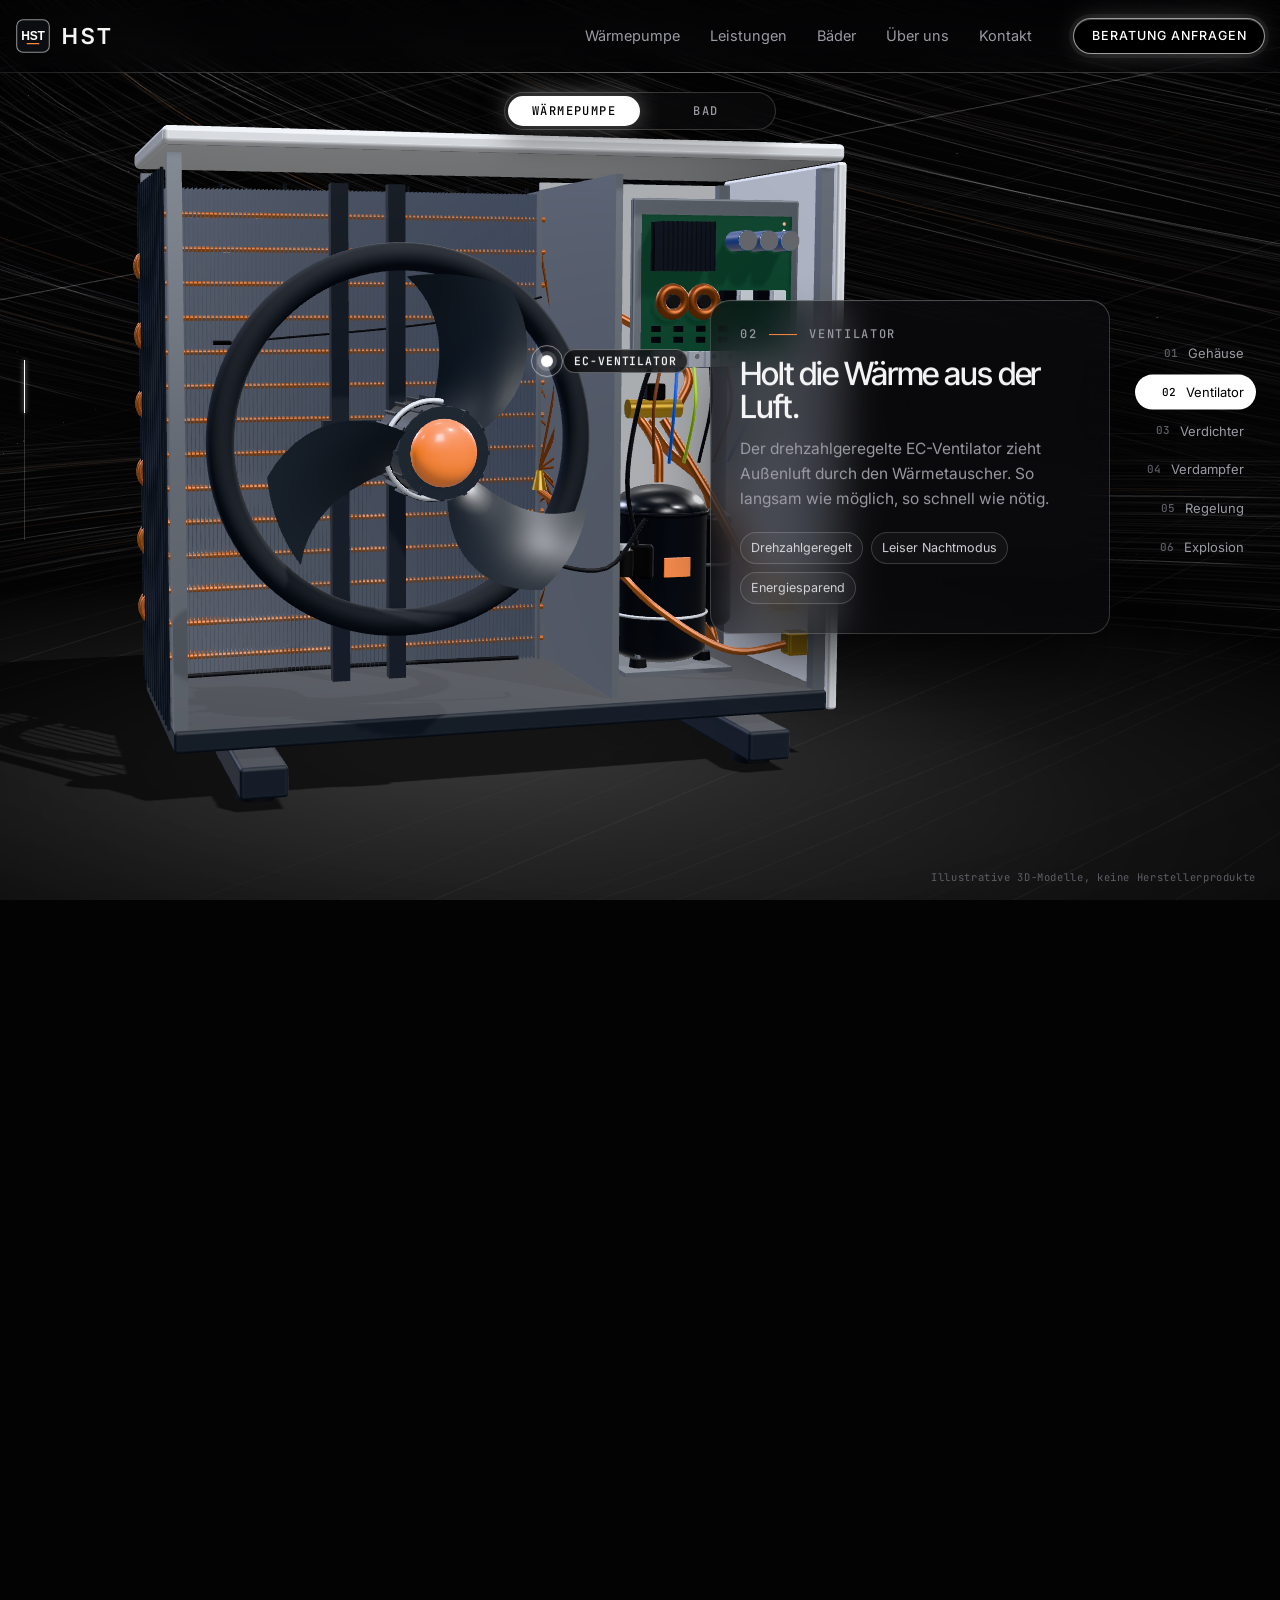
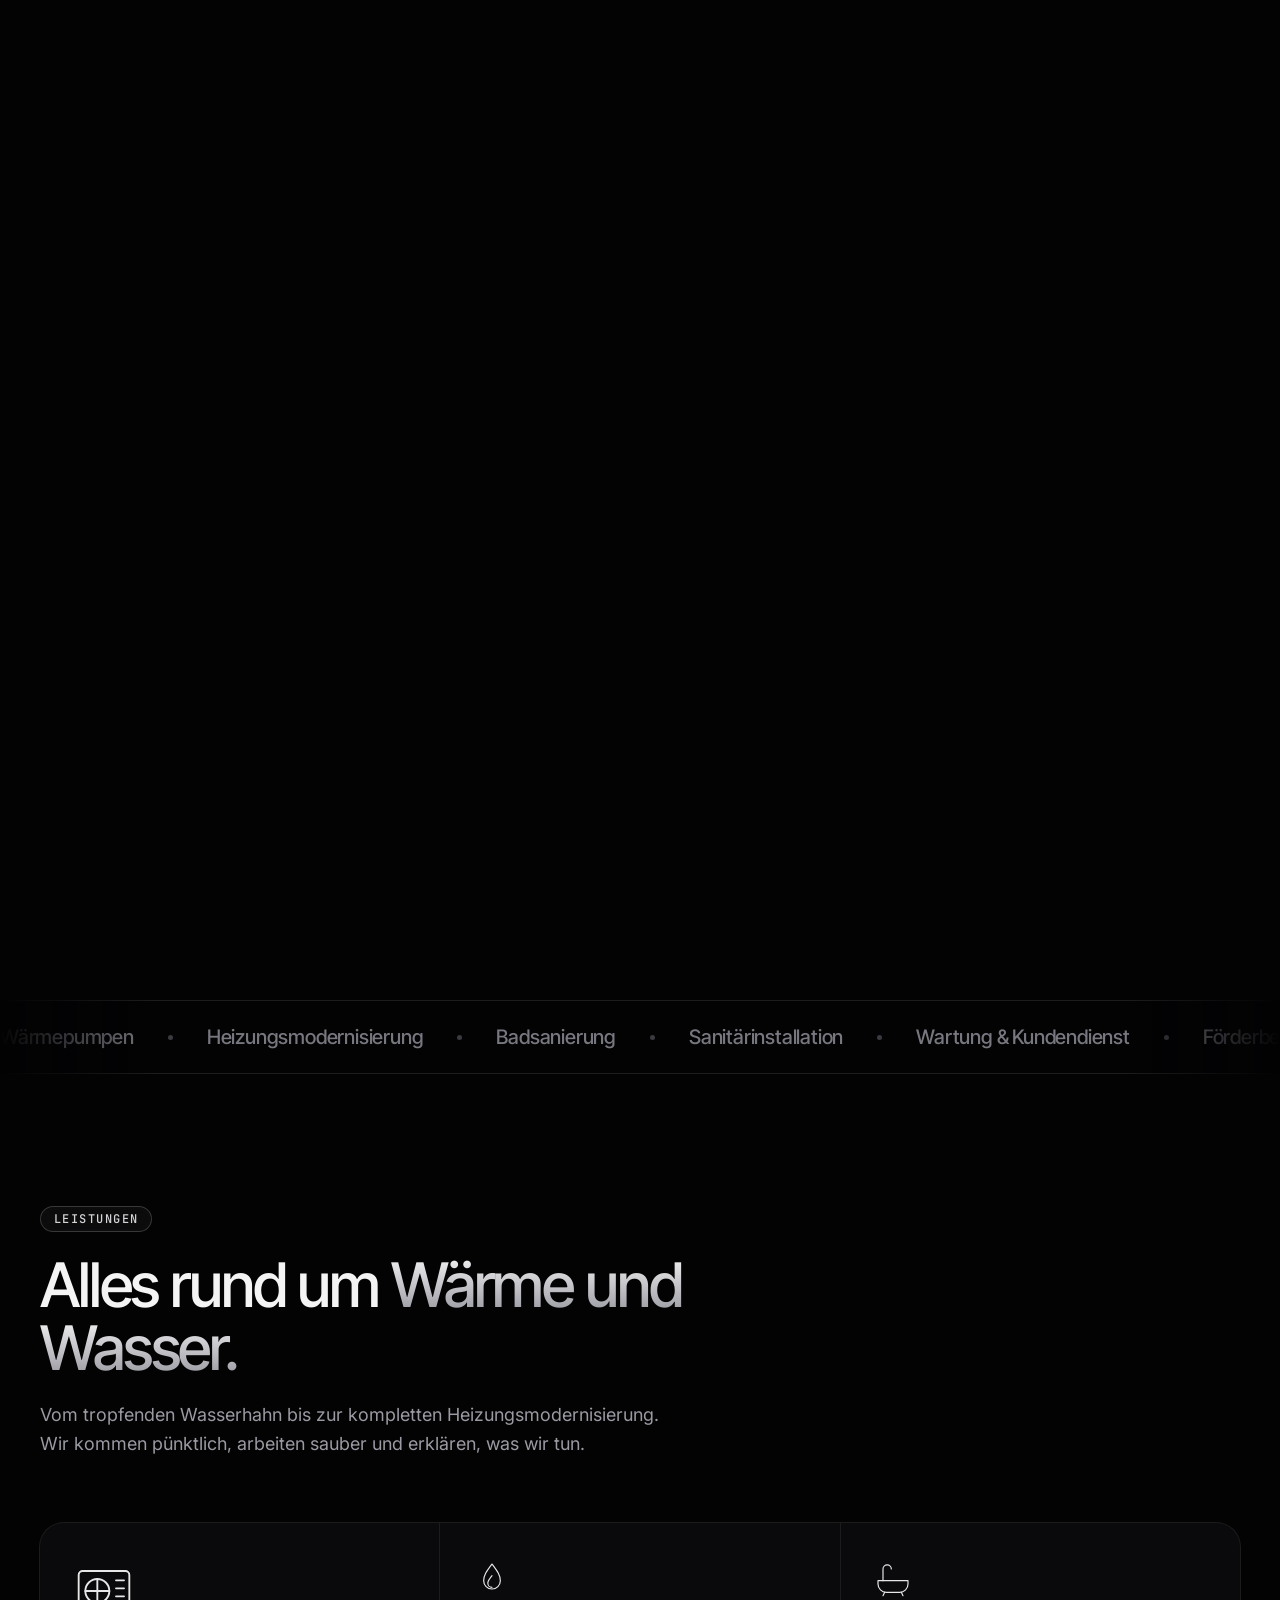
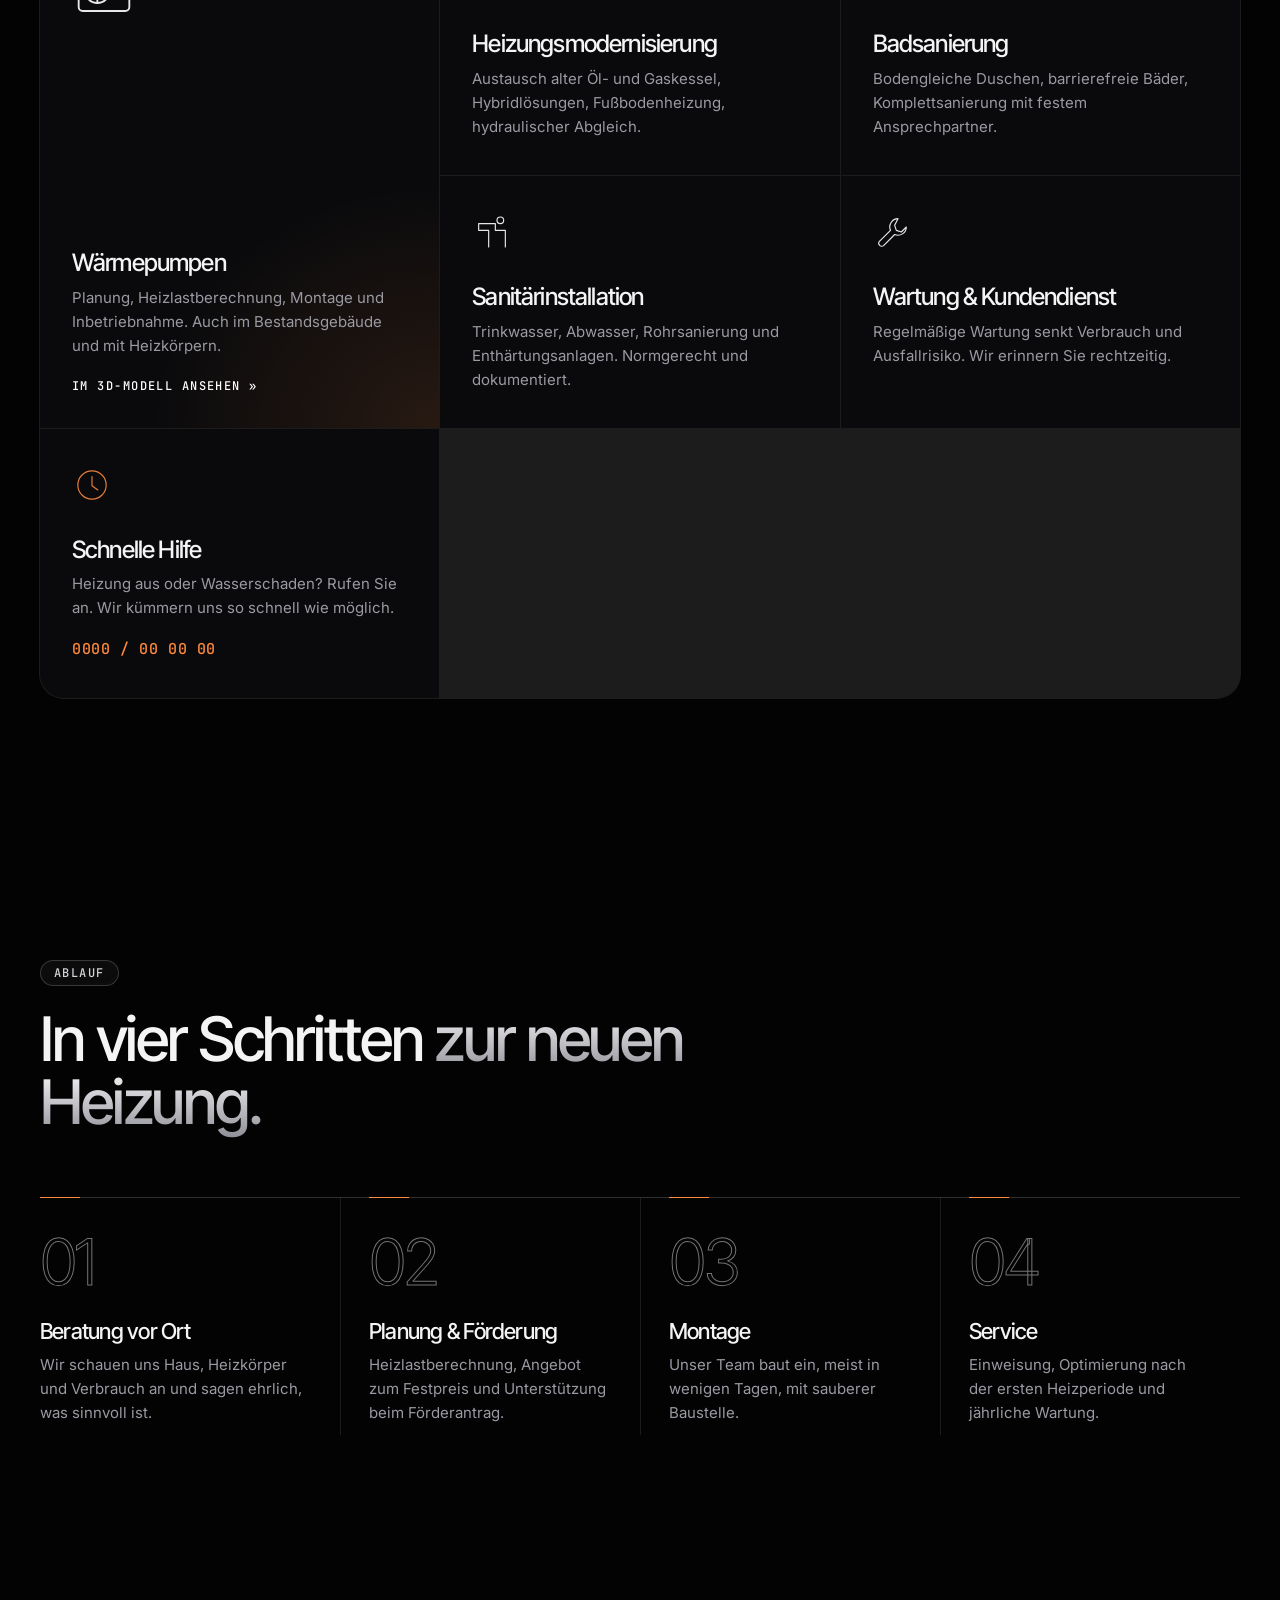
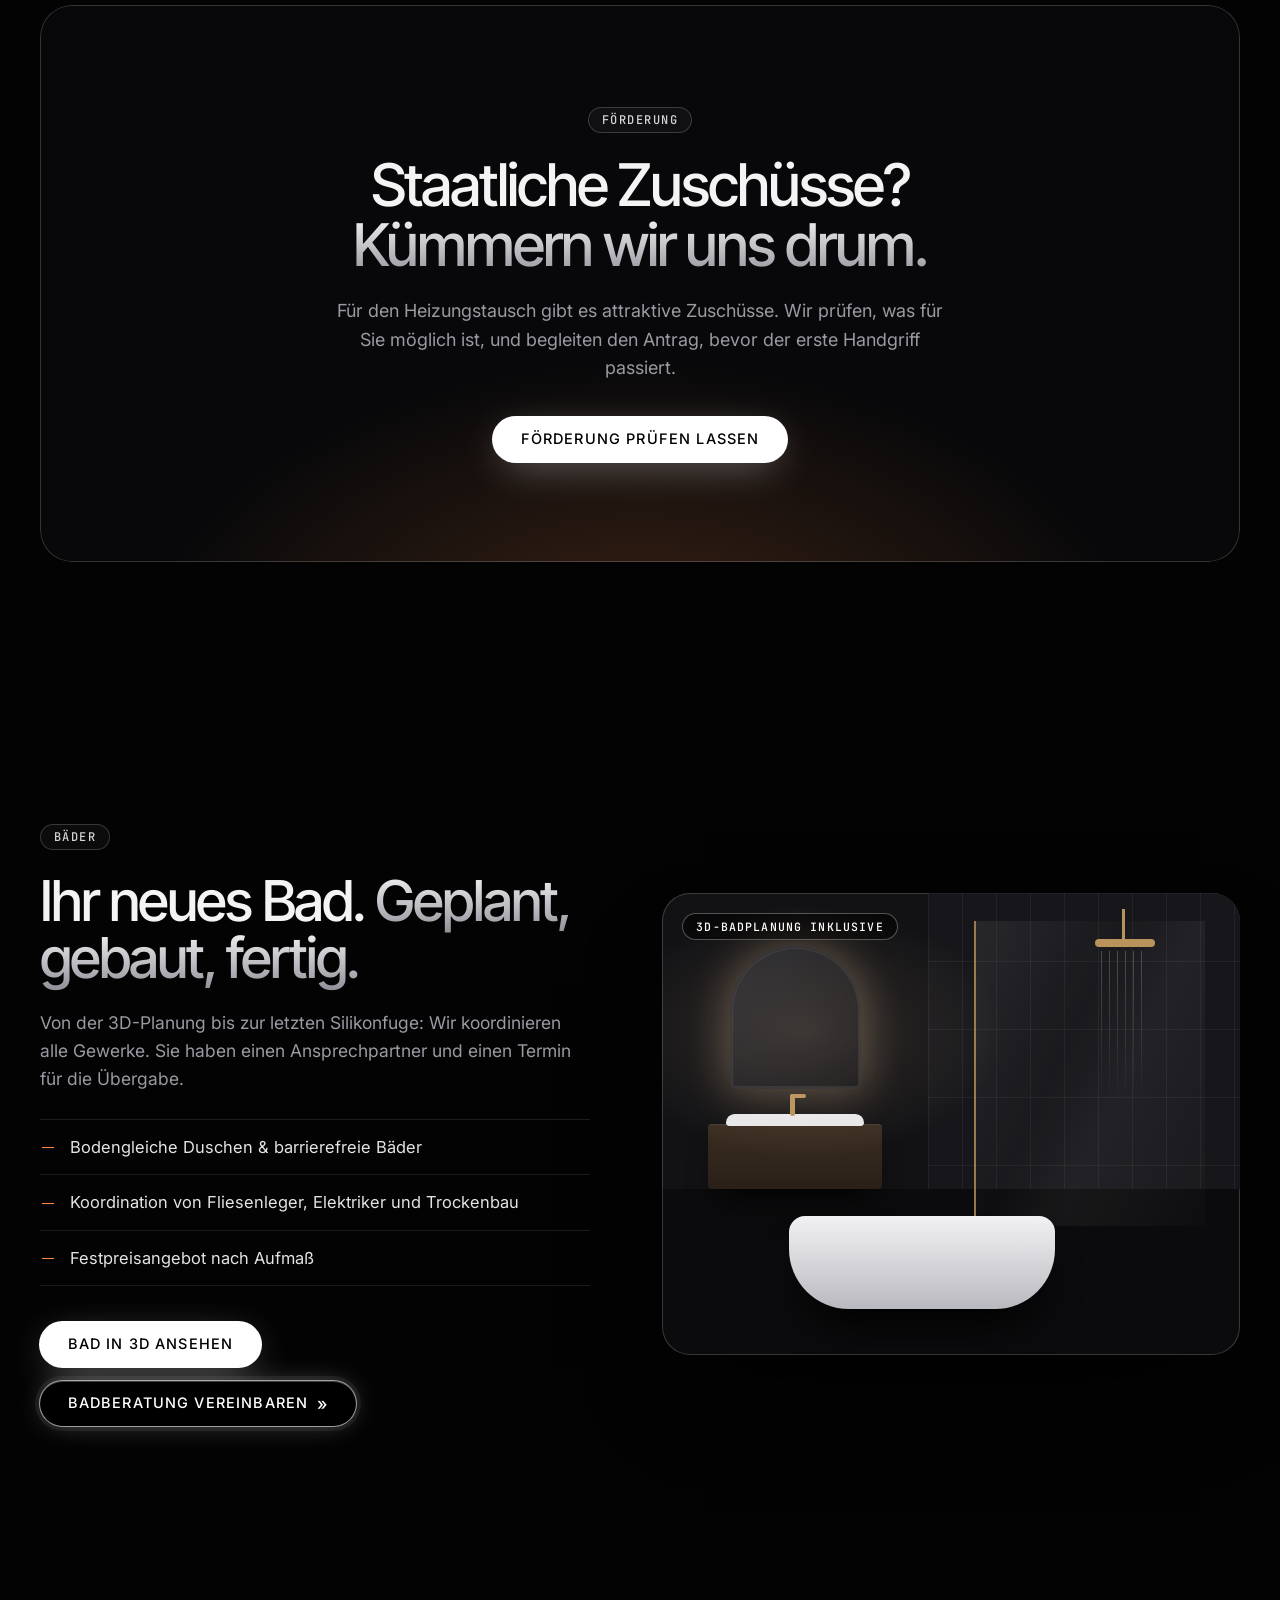
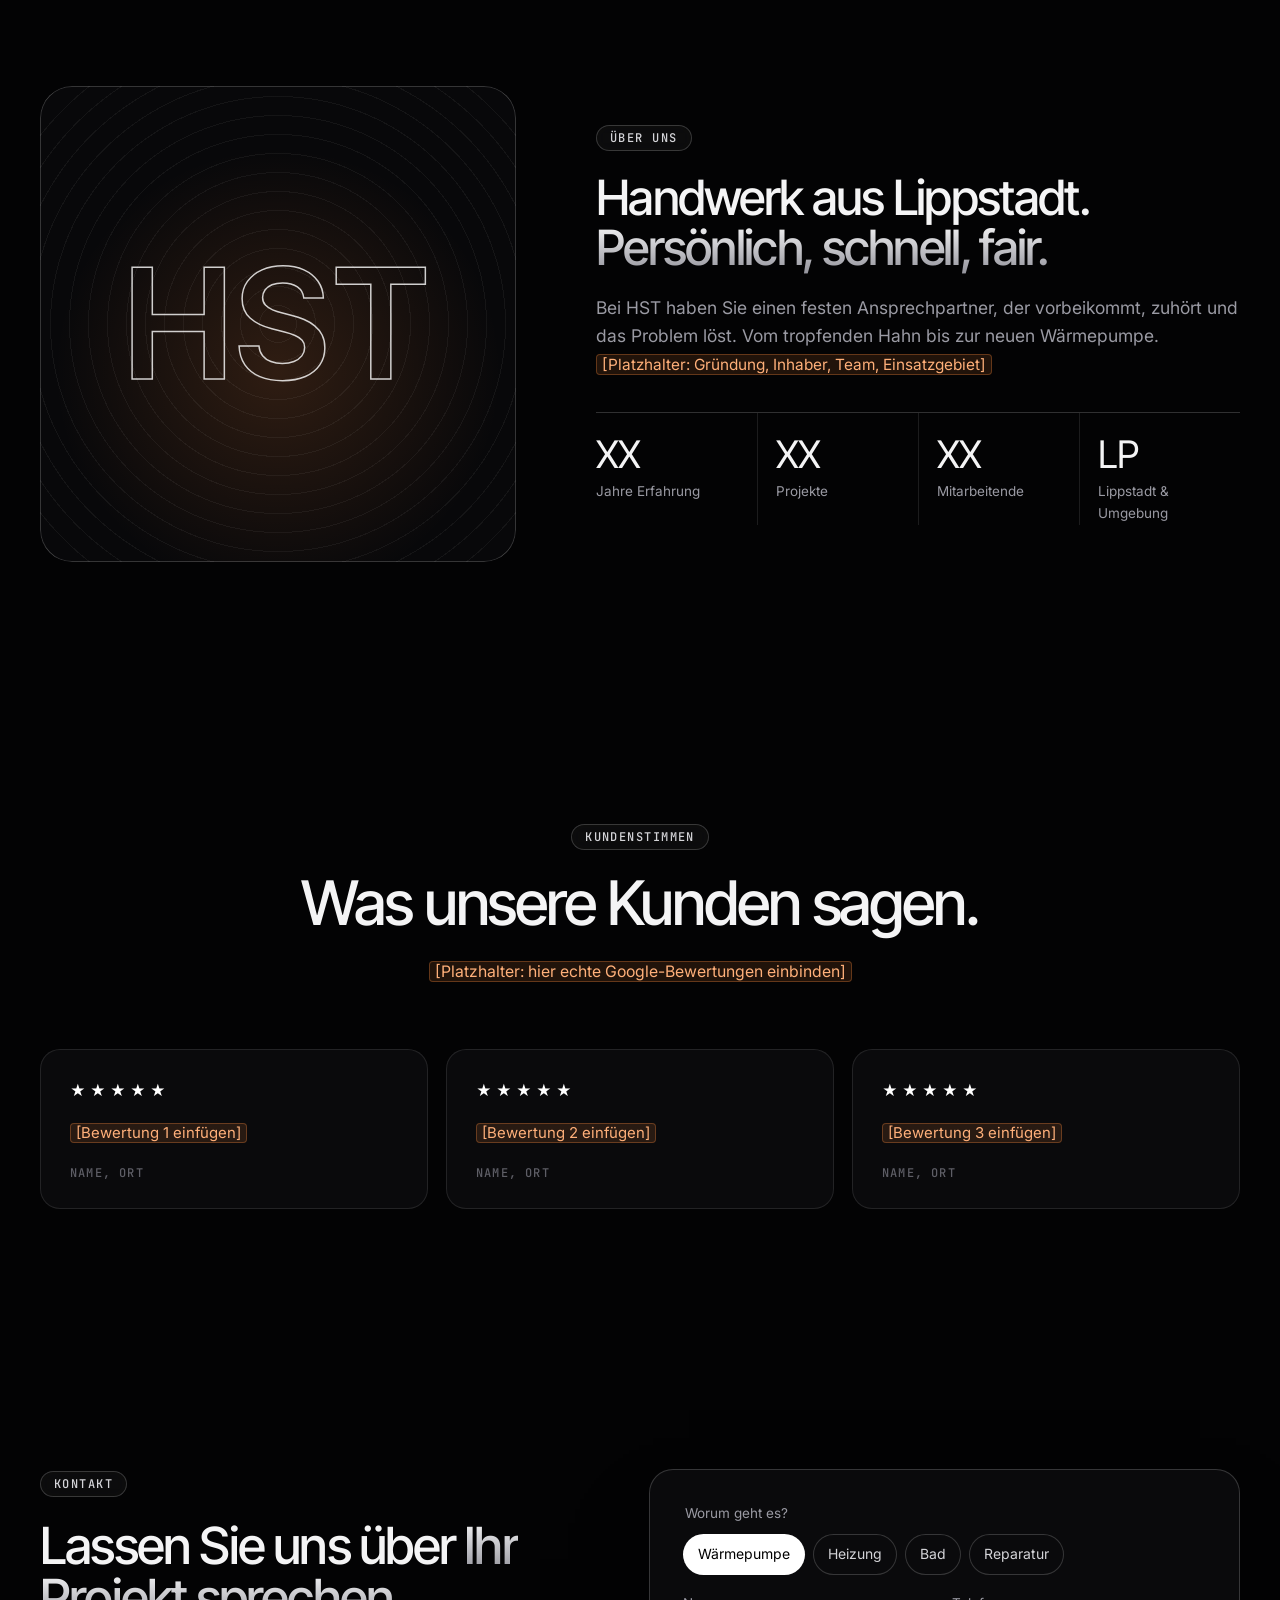
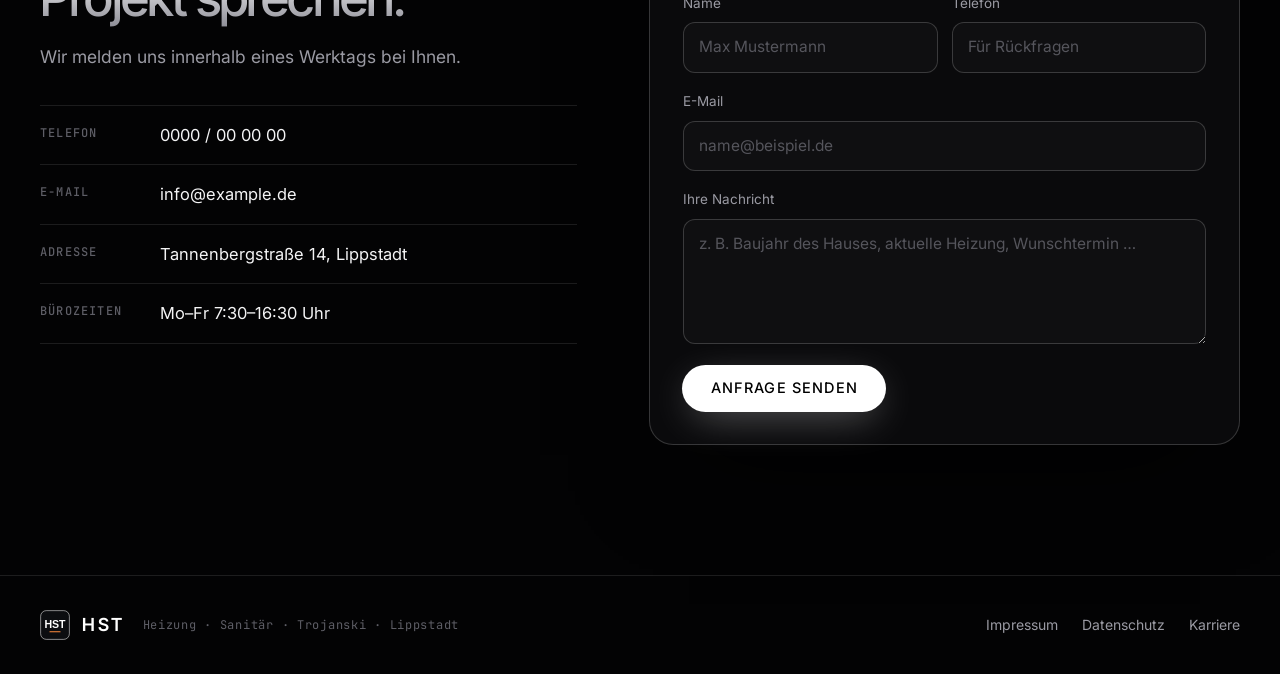
==== commit ad4fabb3: "Zweites 3D-Modell Bad + Wärmepumpe mit Lamellenfront, umschaltbar - Neues Bad-Schnittmodell (bath.js" ====
--- a/site/index.html
+++ b/site/index.html
@@ -42,7 +42,7 @@
       <canvas id="scene" aria-hidden="true"></canvas>
       <div class="vignette" aria-hidden="true"></div>
 
-      <div class="hero-copy">
+      <div class="hero-copy" data-mode="wp">
         <p class="pill-label"><span class="pulse"></span>Heizung &amp; Sanitär · Lippstadt</p>
         <h1>Die Wärmepumpe,<br><span class="fade">sauber eingebaut.</span></h1>
         <p class="lead">Wir planen, installieren und warten Wärmepumpen, Heizungen und Bäder. <br>Persönlich, ordentlich und zu fairen Preisen.</p>
@@ -51,53 +51,104 @@
           <a class="btn btn-white" href="#story-start">Wärmepumpe erkunden</a>
         </div>
       </div>
+
+      <div class="hero-copy" data-mode="bad">
+        <p class="pill-label"><span class="pulse"></span>Bäder · Lippstadt</p>
+        <h1>Ihr neues Bad,<br><span class="fade">bis ins Detail geplant.</span></h1>
+        <p class="lead">Freistehende Wanne, schwarze Akzente, warme Fliesen. <br>Wir bauen Bäder, in denen alles sitzt, auch das, was man nicht sieht.</p>
+        <div class="hero-actions">
+          <a class="btn btn-outline" href="#kontakt">Badberatung anfragen <span aria-hidden="true">»</span></a>
+          <a class="btn btn-white" href="#story-start">Bad erkunden</a>
+        </div>
+      </div>
+
+      <div class="mode-switch" role="group" aria-label="3D-Modell wählen" data-mode="wp">
+        <button type="button" data-set-mode="wp" aria-pressed="true">Wärmepumpe</button>
+        <button type="button" data-set-mode="bad" aria-pressed="false">Bad</button>
+        <i aria-hidden="true"></i>
+      </div>
       <p class="scroll-hint" aria-hidden="true"><span></span>Scrollen</p>
 
-      <article class="stage-card left" data-stage="gehaeuse">
+      <article class="stage-card left" data-mode="wp" data-stage="gehaeuse">
         <p class="num">01 <i></i> Gehäuse</p>
         <h2>Wetterfest und flüsterleise.</h2>
         <p>Pulverbeschichtetes Stahlgehäuse mit schallgedämmter Verkleidung. Wir planen den Aufstellort so, dass Sie und Ihre Nachbarn nichts davon hören.</p>
         <ul class="chips"><li>Schallgedämmt</li><li>Wetterfest</li><li>Aufstellplanung inklusive</li></ul>
       </article>
 
-      <article class="stage-card right" data-stage="ventilator">
+      <article class="stage-card right" data-mode="wp" data-stage="ventilator">
         <p class="num">02 <i></i> Ventilator</p>
         <h2>Holt die Wärme aus der Luft.</h2>
         <p>Der drehzahlgeregelte EC-Ventilator zieht Außenluft durch den Wärmetauscher. So langsam wie möglich, so schnell wie nötig.</p>
         <ul class="chips"><li>Drehzahlgeregelt</li><li>Leiser Nachtmodus</li><li>Energiesparend</li></ul>
       </article>
 
-      <article class="stage-card left" data-stage="verdichter">
+      <article class="stage-card left" data-mode="wp" data-stage="verdichter">
         <p class="num">03 <i></i> Verdichter</p>
         <h2>Das Herz der Anlage.</h2>
         <p>Der Inverter-Verdichter hebt die Umweltwärme auf Heiztemperatur und passt seine Leistung stufenlos an Ihr Haus an. Für Heizkörper und Fußbodenheizung.</p>
         <ul class="chips"><li>Stufenlos modulierend</li><li>Schwingungsentkoppelt</li></ul>
       </article>
 
-      <article class="stage-card right" data-stage="verdampfer">
+      <article class="stage-card right" data-mode="wp" data-stage="verdampfer">
         <p class="num">04 <i></i> Verdampfer</p>
         <h2>Wärme, auch bei Frost.</h2>
         <p>Hunderte Aluminium-Lamellen und Kupferrohre nehmen Energie aus der Außenluft auf, auch bei Minusgraden. Die Abtauautomatik hält sie eisfrei.</p>
         <ul class="chips"><li>Abtauautomatik</li><li>Korrosionsschutz</li><li>Große Tauscherfläche</li></ul>
       </article>
 
-      <article class="stage-card left" data-stage="regelung">
+      <article class="stage-card left" data-mode="wp" data-stage="regelung">
         <p class="num">05 <i></i> Regelung</p>
         <h2>Regelung, die mitdenkt.</h2>
         <p>Die Elektronik steuert Verdichter und Ventilator, die App zeigt Verbrauch und Effizienz. Wir richten alles ein und optimieren nach der ersten Heizperiode.</p>
         <ul class="chips"><li>App-Steuerung</li><li>Fernwartung</li><li>Hydraulischer Abgleich</li></ul>
       </article>
 
-      <article class="stage-card wide" data-stage="explosion">
+      <article class="stage-card wide" data-mode="wp" data-stage="explosion">
         <p class="num">06 <i></i> Alles aus einer Hand</p>
         <h2>Hunderte Teile. Ein Ansprechpartner.</h2>
         <p>Heizlastberechnung, Förderantrag, Montage, Inbetriebnahme und Wartung: Bei HST bleibt alles in einer Hand.</p>
         <a class="btn btn-white" href="#kontakt">Wärmepumpen-Check vereinbaren</a>
       </article>
 
+      <article class="stage-card left" data-mode="bad" data-stage="wanne">
+        <p class="num">01 <i></i> Badewanne</p>
+        <h2>Freistehend und federleicht.</h2>
+        <p>Rechteckwanne mit hauchdünnem Rand, frei im Raum. Darunter stecken verstellbarer Wannenträger, Ab- und Überlaufgarnitur und der Anschluss im Boden. Alles geplant, bevor die Fliesen kommen.</p>
+        <ul class="chips"><li>Freistehende Wanne</li><li>Bodenstand-Armatur</li><li>Ab- &amp; Überlauf</li></ul>
+      </article>
+
+      <article class="stage-card right" data-mode="bad" data-stage="waschtisch">
+        <p class="num">02 <i></i> Waschtisch</p>
+        <h2>Schwarzes Aufsatzbecken auf Eiche.</h2>
+        <p>Rundes Aufsatzbecken in Mattschwarz, Wandarmatur, hinterleuchteter Spiegel. Hinter der Front sitzen Eckventile, Siphon und Leitungen, exakt auf das Möbel abgestimmt.</p>
+        <ul class="chips"><li>Aufsatzbecken</li><li>Wandarmatur</li><li>Unterputz-Anschlüsse</li></ul>
+      </article>
+
+      <article class="stage-card left" data-mode="bad" data-stage="vorwand">
+        <p class="num">03 <i></i> Vorwandtechnik</p>
+        <h2>Was hinter der Wand steckt.</h2>
+        <p>Das wandhängende WC sitzt auf einem Tragrahmen mit Unterputzspülkasten. Die Vorwand verbirgt Technik und Rohre, und der Boden darunter bleibt frei und leicht zu reinigen.</p>
+        <ul class="chips"><li>Wandhängendes WC</li><li>Unterputzspülkasten</li><li>Schallschutz</li></ul>
+      </article>
+
+      <article class="stage-card right" data-mode="bad" data-stage="boden">
+        <p class="num">04 <i></i> Fußbodenheizung</p>
+        <h2>Warme Füße, ganz ohne Heizkörper.</h2>
+        <p>Unter Fliesen und Estrich liegen die Heizrohre auf der Dämmung. Mit niedriger Vorlauftemperatur ist das die ideale Ergänzung zur Wärmepumpe.</p>
+        <ul class="chips"><li>Niedrige Vorlauftemperatur</li><li>Ideal mit Wärmepumpe</li><li>Gleichmäßige Wärme</li></ul>
+      </article>
+
+      <article class="stage-card wide" data-mode="bad" data-stage="explosion">
+        <p class="num">05 <i></i> Alles aus einer Hand</p>
+        <h2>Ein Bad. Alle Gewerke. Ein Ansprechpartner.</h2>
+        <p>Sanitär, Heizung, Fliesen, Elektrik: Wir koordinieren alles, und Sie bekommen ein fertiges Bad zum Festpreis.</p>
+        <a class="btn btn-white" href="#kontakt">Badberatung vereinbaren</a>
+      </article>
+
       <div id="tag" aria-hidden="true"><i></i><span></span></div>
 
-      <nav class="stage-nav" aria-label="Bauteile">
+      <nav class="stage-nav" data-mode="wp" aria-label="Bauteile Wärmepumpe">
         <button data-stage="gehaeuse"><b>01</b><span>Gehäuse</span></button>
         <button data-stage="ventilator"><b>02</b><span>Ventilator</span></button>
         <button data-stage="verdichter"><b>03</b><span>Verdichter</span></button>
@@ -105,8 +156,16 @@
         <button data-stage="regelung"><b>05</b><span>Regelung</span></button>
         <button data-stage="explosion"><b>06</b><span>Explosion</span></button>
       </nav>
+      <nav class="stage-nav" data-mode="bad" aria-label="Bauteile Bad">
+        <button data-stage="wanne"><b>01</b><span>Badewanne</span></button>
+        <button data-stage="waschtisch"><b>02</b><span>Waschtisch</span></button>
+        <button data-stage="vorwand"><b>03</b><span>Vorwand</span></button>
+        <button data-stage="boden"><b>04</b><span>Fußbodenheizung</span></button>
+        <button data-stage="explosion"><b>05</b><span>Explosion</span></button>
+      </nav>
       <div class="story-progress" aria-hidden="true"><i></i></div>
-      <p class="model-note">Illustratives 3D-Modell, kein konkretes Herstellerprodukt</p>
+      <div class="stage-fade" aria-hidden="true"></div>
+      <p class="model-note">Illustrative 3D-Modelle, keine Herstellerprodukte</p>
     </div>
     <span id="story-start" class="story-anchor" aria-hidden="true"></span>
   </section>
@@ -128,7 +187,7 @@
         <p>Vom tropfenden Wasserhahn bis zur kompletten Heizungsmodernisierung. Wir kommen pünktlich, arbeiten sauber und erklären, was wir tun.</p>
       </header>
       <div class="bento">
-        <a class="tile tile-lg" href="#story">
+        <a class="tile tile-lg" href="#story" data-set-mode="wp">
           <svg viewBox="0 0 48 48" aria-hidden="true"><rect x="5" y="9" width="38" height="30" rx="3"/><circle cx="19" cy="24" r="9"/><path d="M19 15v18M10 24h18M33 16h6M33 22h6M33 28h6"/></svg>
           <h3>Wärmepumpen</h3>
           <p>Planung, Heizlastberechnung, Montage und Inbetriebnahme. Auch im Bestandsgebäude und mit Heizkörpern.</p>
@@ -139,7 +198,7 @@
           <h3>Heizungsmodernisierung</h3>
           <p>Austausch alter Öl- und Gaskessel, Hybridlösungen, Fußbodenheizung, hydraulischer Abgleich.</p>
         </a>
-        <a class="tile" href="#bad">
+        <a class="tile" href="#story" data-set-mode="bad">
           <svg viewBox="0 0 48 48" aria-hidden="true"><path d="M6 26h36v4a10 10 0 0 1-10 10H16A10 10 0 0 1 6 30z"/><path d="M12 26V12a5 5 0 0 1 10 0M14 40l-2 4M34 40l2 4"/></svg>
           <h3>Badsanierung</h3>
           <p>Bodengleiche Duschen, barrierefreie Bäder, Komplettsanierung mit festem Ansprechpartner.</p>
@@ -205,7 +264,7 @@
           <li>Koordination von Fliesenleger, Elektriker und Trockenbau</li>
           <li>Festpreisangebot nach Aufmaß</li>
         </ul>
-        <a class="btn btn-outline" href="#kontakt">Badberatung vereinbaren <span aria-hidden="true">»</span></a>
+        <div class="hero-actions left"><a class="btn btn-white" href="#story" data-set-mode="bad">Bad in 3D ansehen</a><a class="btn btn-outline" href="#kontakt">Badberatung vereinbaren <span aria-hidden="true">»</span></a></div>
       </div>
       <div class="bath-visual" aria-hidden="true">
         <div class="tiles"></div>
--- a/site/css/styles.css
+++ b/site/css/styles.css
@@ -287,3 +287,23 @@
   html { scroll-behavior: auto; }
   .trust-track, .scroll-hint span, #tag i::after, .pill-label .pulse { animation: none; }
 }
+
+/* ---------- Modell-Umschalter Wärmepumpe | Bad ---------- */
+body:not([data-active-mode="bad"]) [data-mode="bad"]:not(.mode-switch),
+body[data-active-mode="bad"] [data-mode="wp"]:not(.mode-switch) { display: none; }
+body[data-active-mode="bad"] { --warm: #5fc4ff; }
+.mode-switch { position: absolute; z-index: 5; left: 50%; top: 92px; transform: translateX(-50%); display: grid; grid-template-columns: 1fr 1fr; padding: 4px; border-radius: 999px; background: rgba(10,10,12,.7); box-shadow: inset 0 0 0 1px var(--line-2), 0 10px 30px rgba(0,0,0,.5); backdrop-filter: blur(14px); -webkit-backdrop-filter: blur(14px); }
+.mode-switch button { all: unset; box-sizing: border-box; width: 132px; position: relative; z-index: 1; cursor: pointer; padding: 9px 10px; text-align: center; font: 500 12px/1 var(--font-mono); letter-spacing: .12em; text-transform: uppercase; color: var(--muted); transition: color .3s; }
+.mode-switch button[aria-pressed="true"] { color: #000; }
+.mode-switch button:focus-visible { outline: 1px solid #fff; outline-offset: 2px; border-radius: 999px; }
+.mode-switch i { position: absolute; top: 4px; bottom: 4px; left: 4px; width: calc(50% - 4px); border-radius: 999px; background: #fff; box-shadow: 0 0 24px rgba(255,255,255,.35); transition: transform .45s cubic-bezier(.7,0,.2,1); }
+.mode-switch[data-mode="bad"] i { transform: translateX(100%); }
+.stage-fade { position: absolute; inset: 0; background: #030304; opacity: 0; pointer-events: none; transition: opacity .26s ease; z-index: 4; }
+.stage-fade.on { opacity: 1; }
+.hero-copy { top: 19vh; }
+.hero-actions.left { justify-content: flex-start; }
+@media (max-width: 820px) {
+  .mode-switch { top: 76px; }
+  .mode-switch button { width: 116px; padding: 8px 6px; font-size: 10.5px; letter-spacing: .08em; }
+  .hero-copy { top: 126px; }
+}
